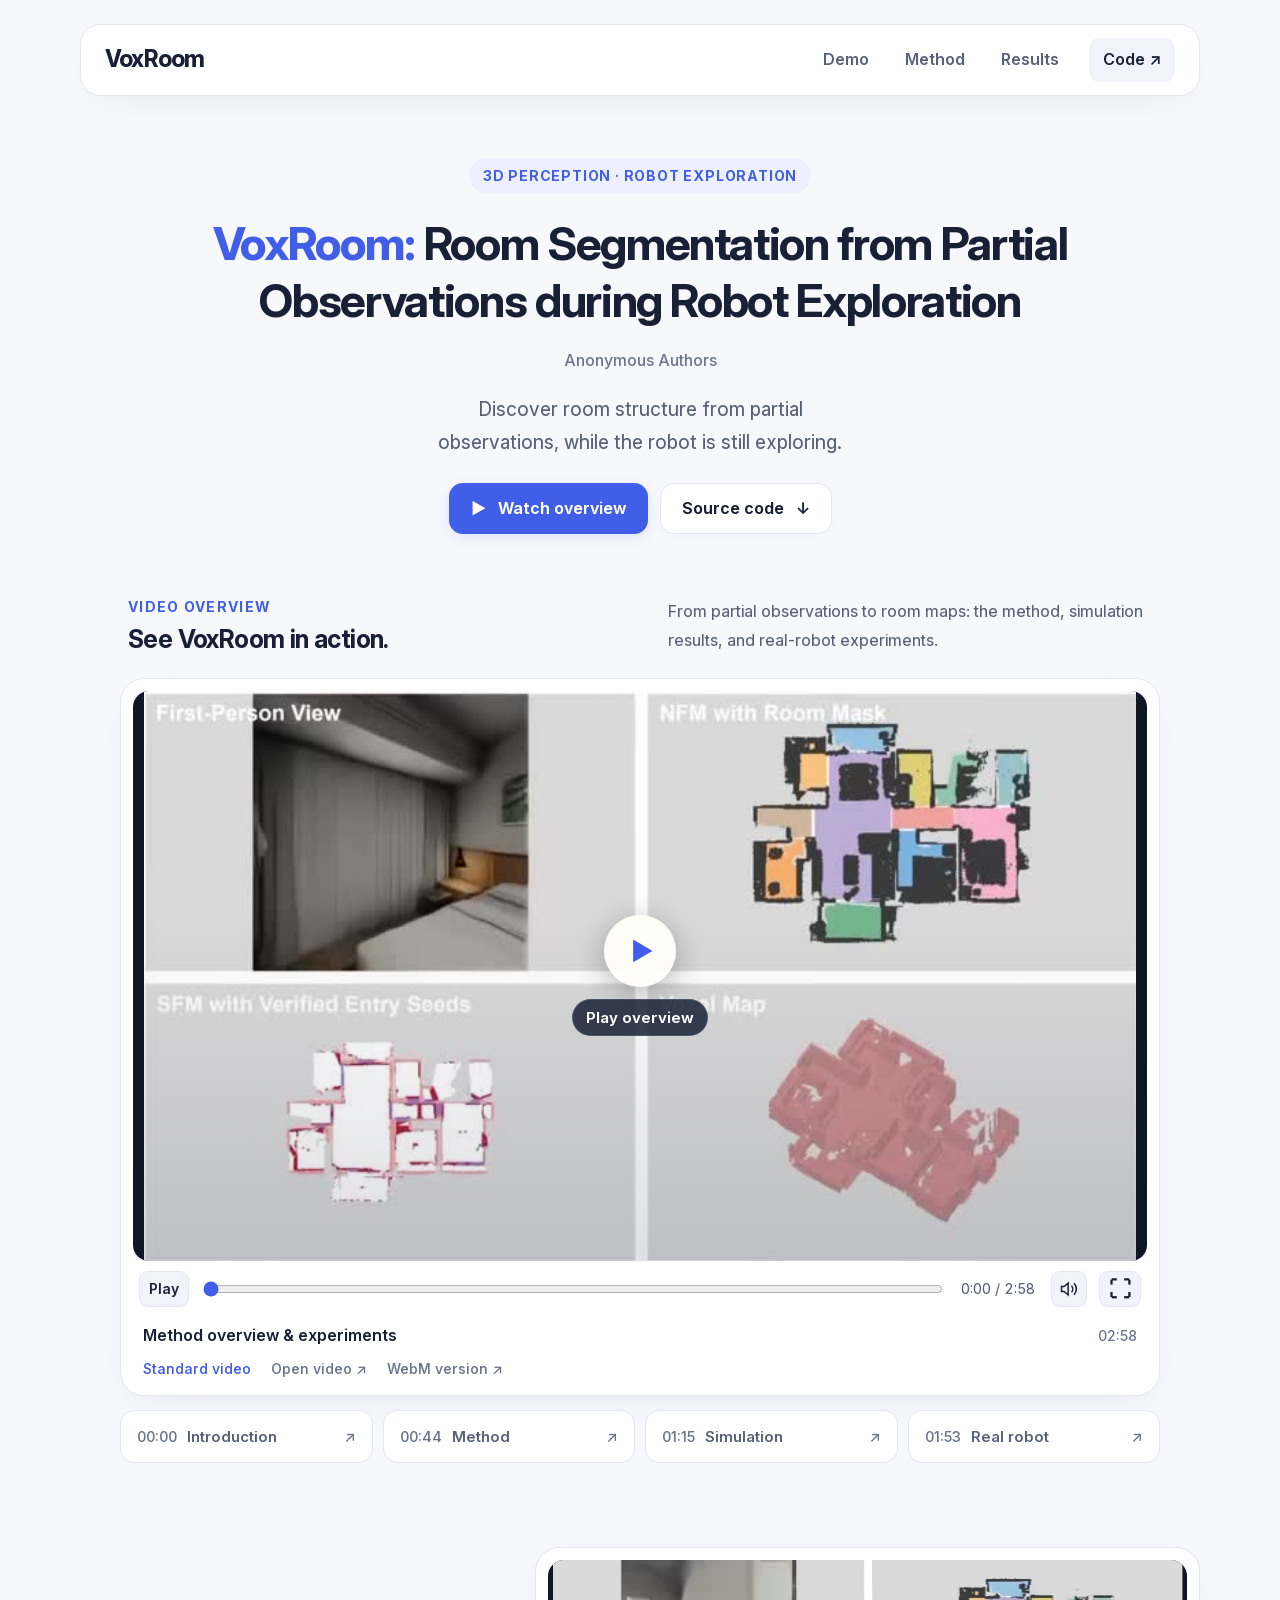
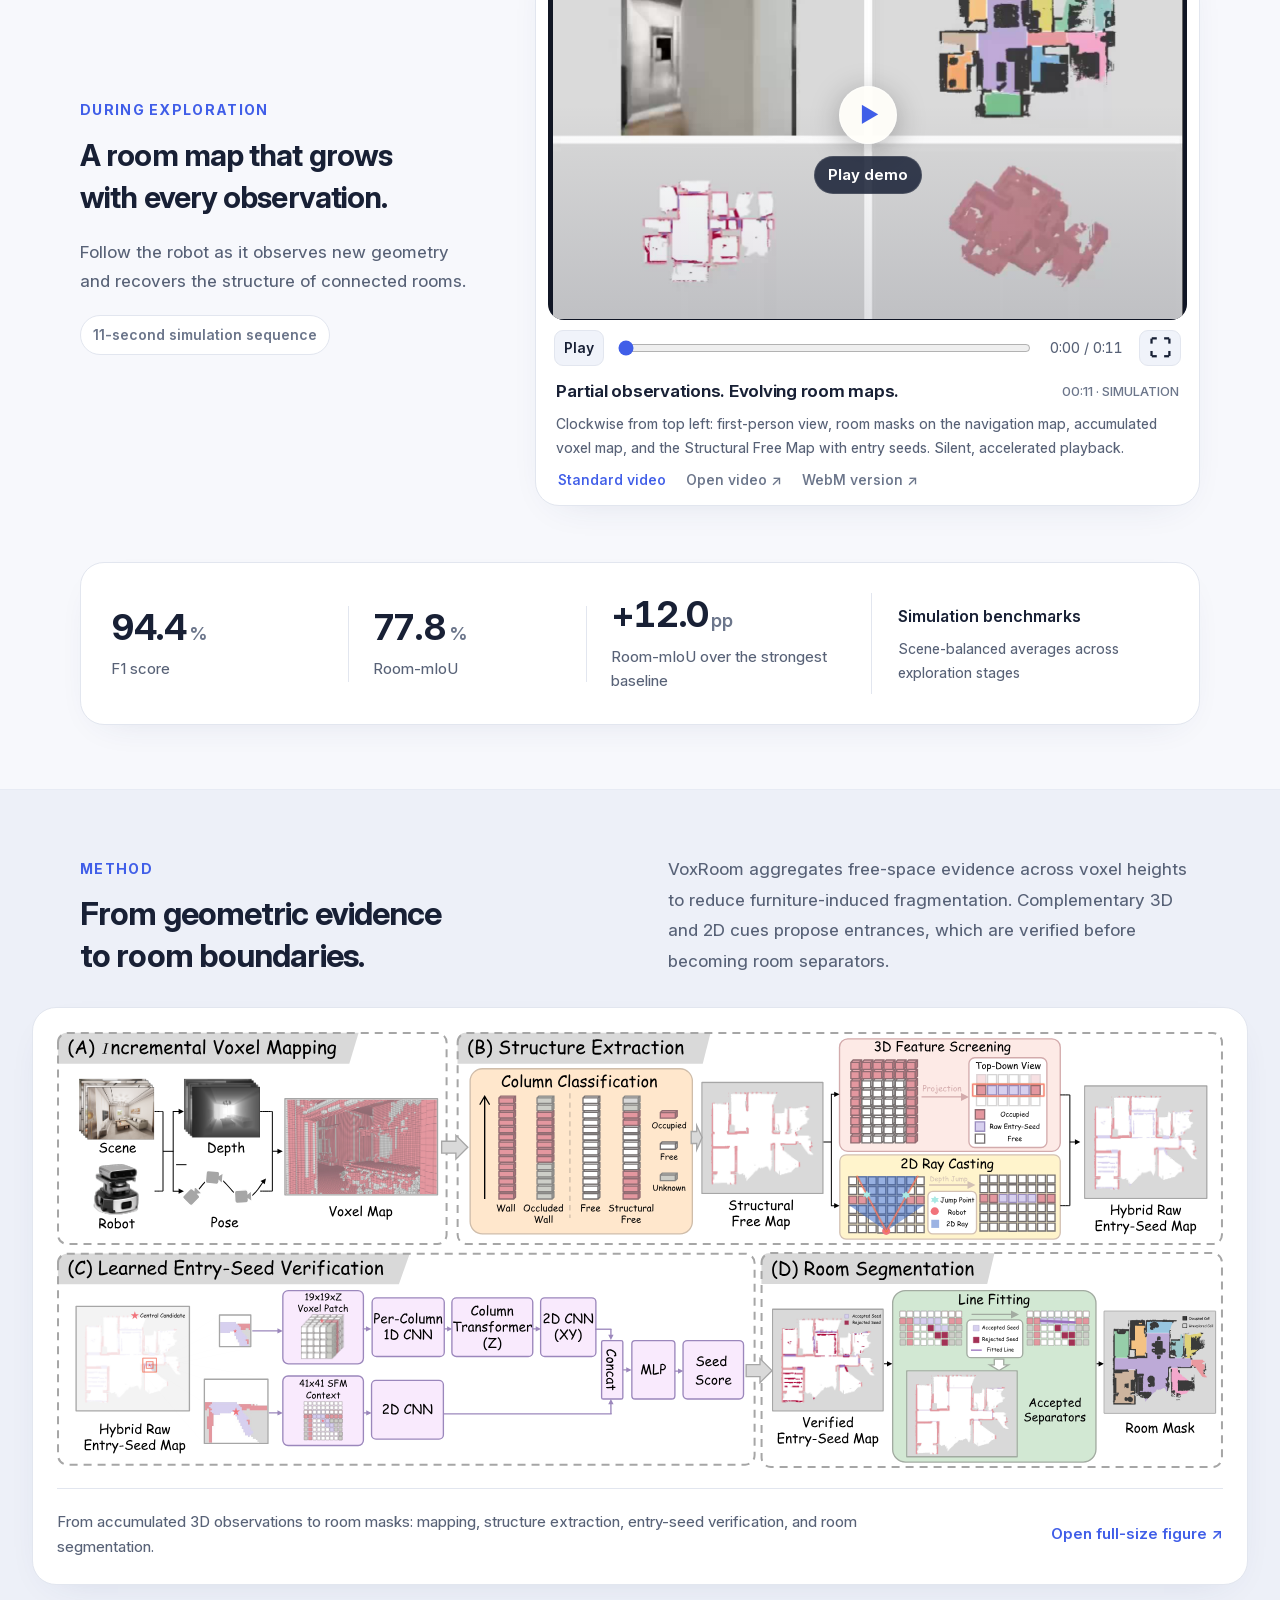
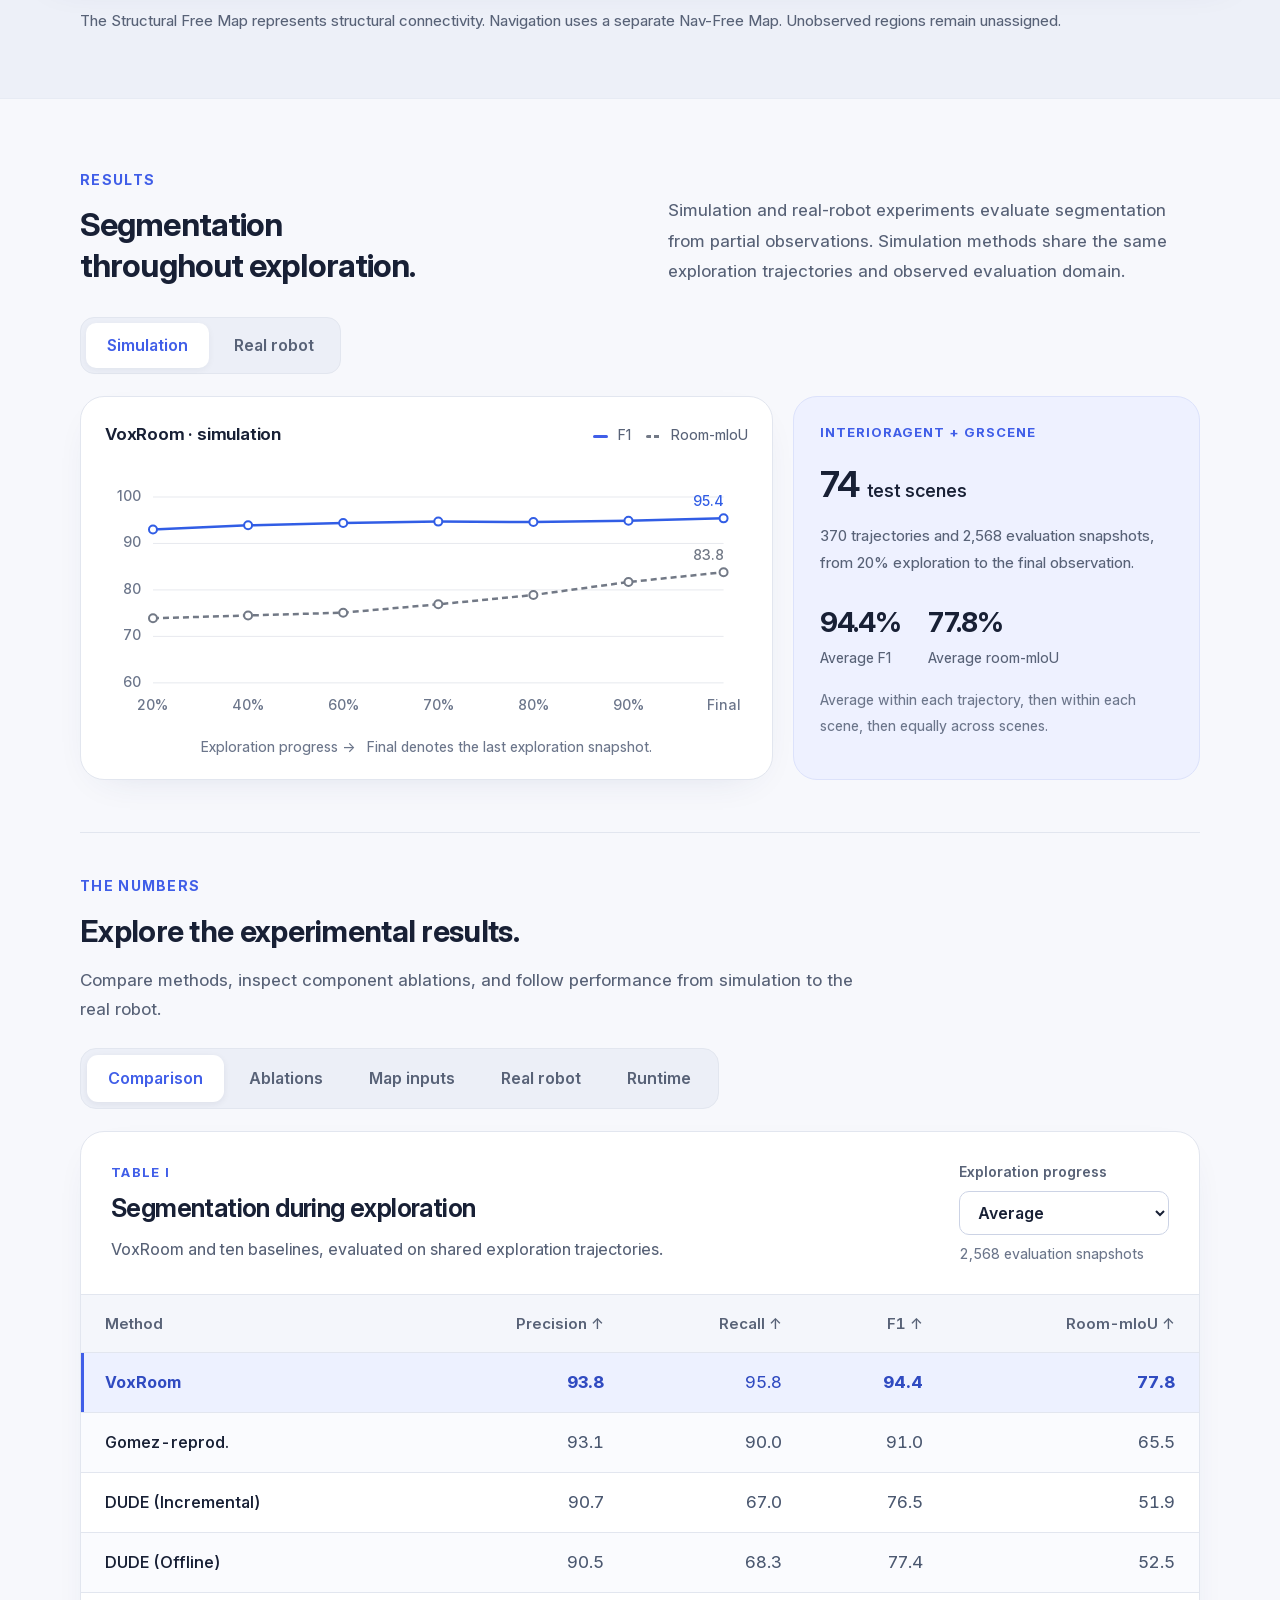
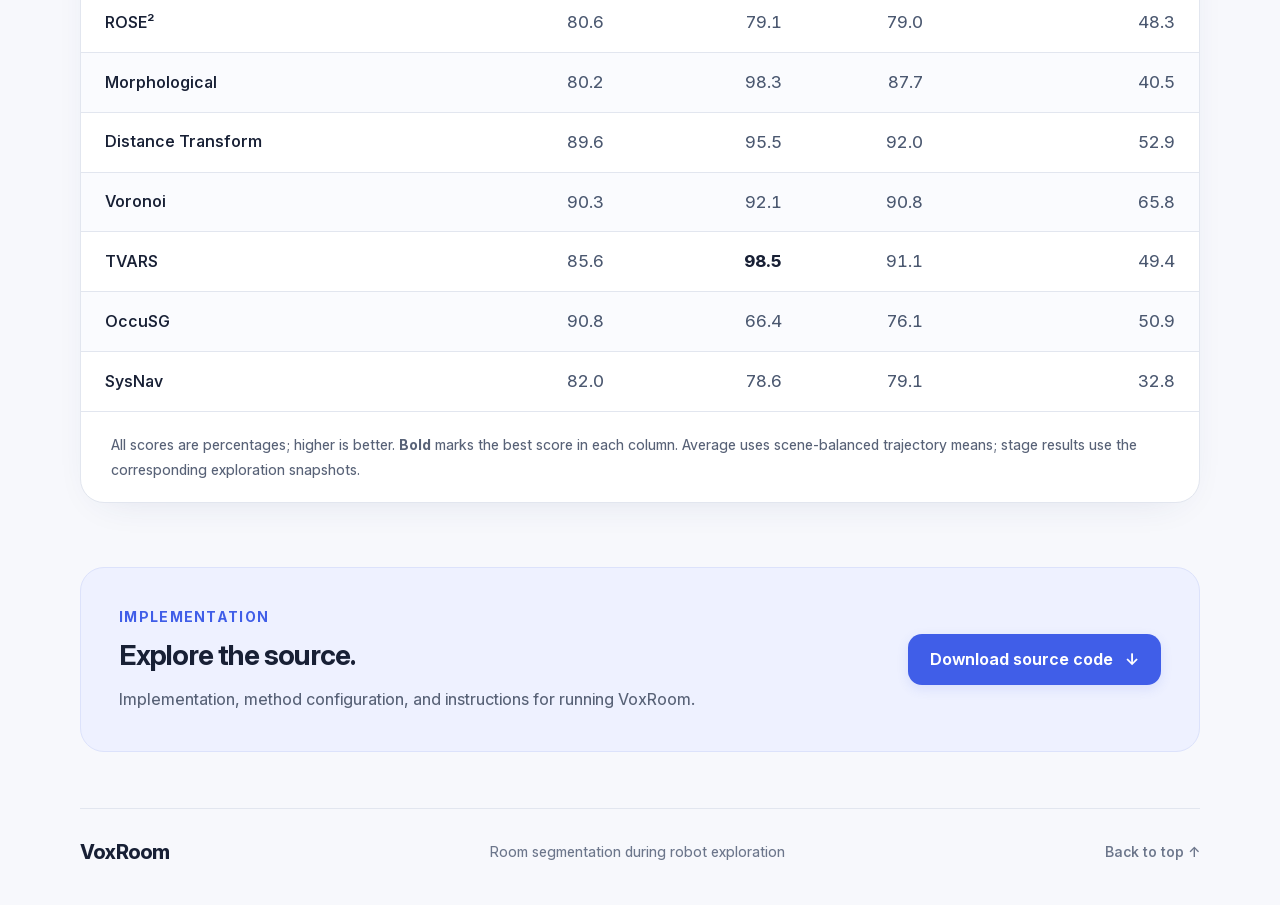
==== site/index.html @ 50c6f16d "Present the paper pipeline and interactive result tables with larger typography" ====
<!DOCTYPE html>

<html lang="en">
<head>
<meta charset="utf-8"/>
<meta content="width=device-width, initial-scale=1" name="viewport"/>
<meta content="VoxRoom: room segmentation from partial observations during robot exploration. Method, experiments, videos, and source code." name="description"/>
<meta content="no-referrer" name="referrer"/>
<meta content="noindex, nofollow, noarchive" name="robots"/>
<title>VoxRoom: Room Segmentation from Partial Observations during Robot Exploration</title>
<link href="data:," rel="icon"/>
<link href="styles.css?v=20260923-7" rel="stylesheet"/>
<script defer="" src="app.js?v=20260923-7"></script>
<link as="font" crossorigin="anonymous" href="assets/fonts/InterVariable.woff2" rel="preload" type="font/woff2"/><script defer="" src="player.js?v=20260923-5"></script></head>
<body>
<a class="skip-link" href="#main">Skip to content</a>
<header class="header wrap">
<a aria-label="VoxRoom home" class="brand" href="#">VoxRoom</a>
<nav aria-label="Primary navigation"><a href="#demos">Demo</a><a href="#method">Method</a><a href="#results">Results</a><a href="#code">Code <span aria-hidden="true">↗</span></a></nav>
</header>
<main id="main">
<section aria-labelledby="title" class="hero wrap">
<p class="eyebrow">3D perception · Robot exploration</p>
<h1 id="title"><span class="title-name">VoxRoom:</span> Room Segmentation from Partial Observations during Robot Exploration</h1>
<p class="authors">Anonymous Authors</p>
<p class="hero-description">Discover room structure from partial observations, while the robot is still exploring.</p>
<div class="actions"><a class="button primary" data-watch="overview-video" href="#overview"><span aria-hidden="true">▶</span> Watch overview</a><a class="button secondary" download="" href="assets/voxroom-review-source.zip?v=7">Source code <span aria-hidden="true">↓</span></a></div>
</section><section aria-labelledby="overview-title" class="section wrap overview-section" id="overview">
<div class="section-heading overview-heading"><div><p class="eyebrow">Video overview</p><h2 id="overview-title">See VoxRoom in action.</h2></div><p id="overview-description">From partial observations to room maps: the method, simulation results, and real-robot experiments.</p></div>
<figure class="video-card video-main"><div class="video-frame"><video aria-describedby="overview-description" aria-label="VoxRoom method and experiments overview with audio and embedded English subtitles" controls="" data-duration="178.083333" data-playback="assets/playback/overview/manifest.json" id="overview-video" data-audio="assets/overview-audio.m4a?v=5" playsinline="" poster="assets/overview-poster.jpg" preload="none"><source src="assets/overview.mp4?v=5" type="video/mp4"/><source src="assets/overview-vp9.webm?v=5" type="video/webm"/>Your browser cannot play this video. Use the video links below.</video><button aria-controls="overview-video" aria-label="Play VoxRoom overview" class="video-play" hidden="" type="button"><span aria-hidden="true" class="play-icon">▶</span><span class="play-label">Play overview</span></button></div><figcaption><span>Method overview &amp; experiments</span><span class="duration">02:58</span></figcaption><p aria-live="polite" class="video-status" hidden="" role="status"></p><div class="video-links"><a href="assets/overview.mp4?v=5" rel="noopener" target="_blank">Open video ↗</a><a href="assets/overview-vp9.webm?v=5" rel="noopener" target="_blank">WebM version ↗</a></div></figure>
<div aria-label="Overview video chapters" class="chapters"><button data-seek="0" type="button"><span>00:00</span> Introduction <b aria-hidden="true">↗</b></button><button data-seek="44" type="button"><span>00:44</span> Method <b aria-hidden="true">↗</b></button><button data-seek="75" type="button"><span>01:15</span> Simulation <b aria-hidden="true">↗</b></button><button data-seek="113" type="button"><span>01:53</span> Real robot <b aria-hidden="true">↗</b></button></div></section>
<section aria-labelledby="demos-title" class="demo-section wrap" id="demos"><div class="demo-copy"><p class="eyebrow">During exploration</p><h2>A room map that grows with every observation.</h2><p>Follow the robot as it observes new geometry and recovers the structure of connected rooms.</p><span class="demo-tag">11-second simulation sequence</span></div>
<figure class="video-card video-short featured-video">
<div class="video-frame">
<video aria-describedby="exploration-description" aria-label="Simulation exploration sequence, silent" controls="" data-duration="11.033333" data-playback="assets/playback/exploration/manifest.json" id="exploration-video" loop="" muted="" playsinline="" poster="assets/exploration-poster.jpg" preload="none"><source src="assets/exploration.mp4?v=5" type="video/mp4"/><source src="assets/exploration-vp9.webm" type="video/webm"/>Your browser cannot play this video. Use the video links below.</video>
<button aria-controls="exploration-video" aria-label="Play exploration video" class="video-play" hidden="" type="button"><span aria-hidden="true" class="play-icon">▶</span><span class="play-label">Play demo</span></button></div>
<figcaption><div><h2 id="demos-title">Partial observations. Evolving room maps.</h2></div><span class="duration">00:11 · SIMULATION</span></figcaption>
<p id="exploration-description">Clockwise from top left: first-person view, room masks on the navigation map, accumulated voxel map, and the Structural Free Map with entry seeds. Silent, accelerated playback.</p>
<p aria-live="polite" class="video-status" hidden="" role="status"></p><div class="video-links"><a href="assets/exploration.mp4?v=5" rel="noopener" target="_blank">Open video ↗</a><a href="assets/exploration-vp9.webm" rel="noopener" target="_blank">WebM version ↗</a></div></figure>
</section>
<section aria-label="Simulation segmentation results" class="metrics wrap">
<div class="metric"><strong>94.4<span>%</span></strong><span>F1 score</span></div>
<div class="metric"><strong>77.8<span>%</span></strong><span>Room-mIoU</span></div>
<div class="metric"><strong>+12.0<span>pp</span></strong><span>Room-mIoU over the strongest baseline</span></div>
<p>Simulation benchmarks<span>Scene-balanced averages across exploration stages</span></p>
</section>
<section aria-labelledby="method-title" class="method-band" id="method">
<div class="section wrap method-wrap">
<div class="section-heading"><div><p class="eyebrow">Method</p><h2 id="method-title">From geometric evidence<br/>to room boundaries.</h2></div><p>VoxRoom aggregates free-space evidence across voxel heights to reduce furniture-induced fragmentation. Complementary 3D and 2D cues propose entrances, which are verified before becoming room separators.</p></div>
<figure class="pipeline-figure">
<a class="pipeline-image-link" href="assets/pipeline.svg" target="_blank" rel="noopener" aria-label="Open the full-size VoxRoom pipeline diagram">
<img src="assets/pipeline.svg" width="3007" height="1125" loading="lazy" decoding="async" alt="VoxRoom pipeline: incremental voxel mapping; structure extraction with column classification, 3D feature screening and 2D ray casting; learned entry-seed verification using voxel and SFM context; and room segmentation by fitting separators."/>
</a>
<figcaption><p>From accumulated 3D observations to room masks: mapping, structure extraction, entry-seed verification, and room segmentation.</p><a href="assets/pipeline.svg" target="_blank" rel="noopener">Open full-size figure <span aria-hidden="true">↗</span></a></figcaption>
</figure>
<p class="method-footnote">The Structural Free Map represents structural connectivity. Navigation uses a separate Nav-Free Map. Unobserved regions remain unassigned.</p>
</div>
</section>
<section aria-labelledby="results-title" class="section wrap" id="results">
<div class="section-heading"><div><p class="eyebrow">Results</p><h2 id="results-title">Segmentation throughout exploration.</h2></div><p>Simulation and real-robot experiments evaluate segmentation from partial observations. Simulation methods share the same exploration trajectories and observed evaluation domain.</p></div>
<div aria-label="Choose result setting" class="result-tabs" role="group"><button aria-pressed="true" data-setting="simulation" type="button">Simulation</button><button aria-pressed="false" data-setting="robot" type="button">Real robot</button></div>
<div class="results-layout">
<div class="chart-panel">
<div class="chart-header"><h3 id="chart-title">VoxRoom · simulation</h3><div class="chart-legend"><span><i class="f1-key"></i> F1</span><span><i class="iou-key"></i> Room-mIoU</span></div></div>
<div aria-live="polite" id="progress-chart"></div>
<p class="chart-caption">Exploration progress →   <span>Final denotes the last exploration snapshot.</span></p>
</div>
<div aria-live="polite" class="results-context">
<p class="eyebrow" id="result-kicker">InteriorAgent + GRScene</p>
<p class="result-large" id="result-count">74 <span>test scenes</span></p>
<p id="result-description">370 trajectories and 2,568 evaluation snapshots, from 20% exploration to the final observation.</p>
<div class="context-stats"><div><strong id="context-f1">94.4%</strong><span>Average F1</span></div><div><strong id="context-iou">77.8%</strong><span>Average room-mIoU</span></div></div>
<p class="small" id="result-protocol">Average within each trajectory, then within each scene, then equally across scenes.</p>
</div>
</div>
<div class="paper-results" id="paper-results">
<div class="paper-results-intro"><p class="eyebrow">The numbers</p><h3>Explore the experimental results.</h3><p>Compare methods, inspect component ablations, and follow performance from simulation to the real robot.</p></div>
<div class="paper-tabs" role="tablist" aria-label="Experimental result tables"><button type="button" role="tab" id="tab-comparison" aria-controls="panel-comparison" aria-selected="true" tabindex="0" data-paper-tab="comparison">Comparison</button><button type="button" role="tab" id="tab-ablations" aria-controls="panel-ablations" aria-selected="false" tabindex="-1" data-paper-tab="ablations">Ablations</button><button type="button" role="tab" id="tab-planar" aria-controls="panel-planar" aria-selected="false" tabindex="-1" data-paper-tab="planar">Map inputs</button><button type="button" role="tab" id="tab-robot" aria-controls="panel-robot" aria-selected="false" tabindex="-1" data-paper-tab="robot">Real robot</button><button type="button" role="tab" id="tab-runtime" aria-controls="panel-runtime" aria-selected="false" tabindex="-1" data-paper-tab="runtime">Runtime</button></div>
<section class="paper-panel" id="panel-comparison" role="tabpanel" aria-labelledby="tab-comparison">
<div class="paper-table-heading"><div><p class="eyebrow">Table I</p><h3>Segmentation during exploration</h3><p>VoxRoom and ten baselines, evaluated on shared exploration trajectories.</p></div><div class="stage-control"><label for="comparison-stage">Exploration progress</label><select id="comparison-stage"><option>Average</option><option>20%</option><option>40%</option><option>60%</option><option>70%</option><option>80%</option><option>90%</option><option>Final</option></select><span id="comparison-snapshots" aria-live="polite">2,568 evaluation snapshots</span></div></div>
<div class="table-scroll" role="region" aria-label="Table I. Simulation segmentation performance, average (%)" tabindex="0"><table id="comparison-table" class="paper-table "><caption class="sr-only">Table I. Simulation segmentation performance, average (%)</caption><thead><tr><th scope="col">Method</th><th scope="col">Precision <span aria-label="higher is better">↑</span></th><th scope="col">Recall <span aria-label="higher is better">↑</span></th><th scope="col">F1 <span aria-label="higher is better">↑</span></th><th scope="col">Room-mIoU <span aria-label="higher is better">↑</span></th></tr></thead><tbody><tr class="highlight"><th scope="row">VoxRoom</th><td><strong>93.8</strong></td><td>95.8</td><td><strong>94.4</strong></td><td><strong>77.8</strong></td></tr>
<tr><th scope="row">Gomez-reprod.</th><td>93.1</td><td>90.0</td><td>91.0</td><td>65.5</td></tr>
<tr><th scope="row">DUDE (Incremental)</th><td>90.7</td><td>67.0</td><td>76.5</td><td>51.9</td></tr>
<tr><th scope="row">DUDE (Offline)</th><td>90.5</td><td>68.3</td><td>77.4</td><td>52.5</td></tr>
<tr><th scope="row">ROSE²</th><td>80.6</td><td>79.1</td><td>79.0</td><td>48.3</td></tr>
<tr><th scope="row">Morphological</th><td>80.2</td><td>98.3</td><td>87.7</td><td>40.5</td></tr>
<tr><th scope="row">Distance Transform</th><td>89.6</td><td>95.5</td><td>92.0</td><td>52.9</td></tr>
<tr><th scope="row">Voronoi</th><td>90.3</td><td>92.1</td><td>90.8</td><td>65.8</td></tr>
<tr><th scope="row">TVARS</th><td>85.6</td><td><strong>98.5</strong></td><td>91.1</td><td>49.4</td></tr>
<tr><th scope="row">OccuSG</th><td>90.8</td><td>66.4</td><td>76.1</td><td>50.9</td></tr>
<tr><th scope="row">SysNav</th><td>82.0</td><td>78.6</td><td>79.1</td><td>32.8</td></tr></tbody></table></div>
<p class="table-note">All scores are percentages; higher is better. <strong>Bold</strong> marks the best score in each column. Average uses scene-balanced trajectory means; stage results use the corresponding exploration snapshots.</p>
</section><section class="paper-panel" id="panel-ablations" role="tabpanel" aria-labelledby="tab-ablations">
<div class="paper-table-heading"><div><p class="eyebrow">Table II</p><h3>What each component contributes</h3><p>Seven ablations isolate candidate generation, verification, and planar context.</p></div></div>
<div class="table-scroll" role="region" aria-label="Table II. Component ablations (%)" tabindex="0"><table id="ablation-table" class="paper-table "><caption class="sr-only">Table II. Component ablations (%)</caption><thead><tr><th scope="col">Configuration</th><th scope="col">Precision <span aria-label="higher is better">↑</span></th><th scope="col">Recall <span aria-label="higher is better">↑</span></th><th scope="col">F1 <span aria-label="higher is better">↑</span></th><th scope="col">Room-mIoU <span aria-label="higher is better">↑</span></th></tr></thead><tbody><tr class="highlight"><th scope="row">Full model</th><td><strong>93.8</strong></td><td>95.8</td><td>94.4</td><td><strong>77.8</strong></td></tr>
<tr><th scope="row"><span class="row-id">A1</span>Without 2D candidates</th><td>91.4</td><td>97.4</td><td>93.8</td><td>69.1</td></tr>
<tr><th scope="row"><span class="row-id">A2</span>Without 3D candidates</th><td>87.0</td><td>98.8</td><td>92.0</td><td>51.8</td></tr>
<tr><th scope="row"><span class="row-id">A3</span>Without verification</th><td>93.2</td><td>93.7</td><td>93.1</td><td>72.5</td></tr>
<tr><th scope="row"><span class="row-id">A4</span>Nav-Free context</th><td>93.4</td><td>97.1</td><td><strong>94.9</strong></td><td>74.5</td></tr>
<tr><th scope="row"><span class="row-id">A5</span>2D-only verifier</th><td>73.3</td><td><strong>99.2</strong></td><td>83.3</td><td>30.5</td></tr>
<tr><th scope="row"><span class="row-id">A6</span>3D-only verifier</th><td>91.4</td><td>97.2</td><td>93.7</td><td>70.9</td></tr>
<tr><th scope="row"><span class="row-id">A7</span>Without candidate screening</th><td>92.8</td><td>96.5</td><td>94.3</td><td>72.9</td></tr></tbody></table></div>
<p class="table-note">Scores are averaged across exploration stages (%). Each ablation is retrained separately, except A3, which uses no network. <strong>Bold</strong> marks the best score in each column.</p>
</section><section class="paper-panel" id="panel-planar" role="tabpanel" aria-labelledby="tab-planar">
<div class="paper-table-heading"><div><p class="eyebrow">Table III</p><h3>Structural free space as the planar input</h3><p>Four fixed geometric methods, with the input map changed from NFM to SFM.</p></div></div>
<div class="table-scroll" role="region" aria-label="Table III. Planar input comparison (%)" tabindex="0"><table id="planar-table" class="paper-table "><caption class="sr-only">Table III. Planar input comparison (%)</caption><thead><tr><th scope="col" rowspan="2">Method</th><th scope="colgroup" colspan="2">F1 ↑</th><th scope="colgroup" colspan="2">Room-mIoU ↑</th></tr><tr><th scope="col">NFM</th><th scope="col" class="sfm-column">SFM</th><th scope="col">NFM</th><th scope="col" class="sfm-column">SFM</th></tr></thead><tbody><tr><th scope="row">DUDE (Incremental)</th><td>73.3</td><td class="sfm-column"><strong>76.5</strong></td><td>47.5</td><td class="sfm-column"><strong>51.9</strong></td></tr>
<tr><th scope="row">ROSE²</th><td>65.7</td><td class="sfm-column"><strong>79.0</strong></td><td>34.2</td><td class="sfm-column"><strong>48.3</strong></td></tr>
<tr><th scope="row">Distance Transform</th><td>74.2</td><td class="sfm-column"><strong>92.0</strong></td><td>27.8</td><td class="sfm-column"><strong>52.9</strong></td></tr>
<tr><th scope="row">Voronoi</th><td>69.9</td><td class="sfm-column"><strong>90.8</strong></td><td>39.1</td><td class="sfm-column"><strong>65.8</strong></td></tr></tbody></table></div>
<p class="table-note">NFM: Nav-Free Map. SFM: Structural Free Map. All values are stage-averaged percentages; higher is better. SFM improves both metrics for every method shown.</p>
</section><section class="paper-panel" id="panel-robot" role="tabpanel" aria-labelledby="tab-robot">
<div class="paper-table-heading"><div><p class="eyebrow">Table IV</p><h3>From simulation to real apartments</h3><p>Nine independent runs in five apartments, with no real-world fine-tuning.</p></div></div>
<div class="table-scroll" role="region" aria-label="Table IV. Real-robot segmentation performance (%)" tabindex="0"><table id="robot-table" class="paper-table "><caption class="sr-only">Table IV. Real-robot segmentation performance (%)</caption><thead><tr><th scope="col">Progress</th><th scope="col">Precision <span aria-label="higher is better">↑</span></th><th scope="col">Recall <span aria-label="higher is better">↑</span></th><th scope="col">F1 <span aria-label="higher is better">↑</span></th><th scope="col">Room-mIoU <span aria-label="higher is better">↑</span></th></tr></thead><tbody><tr><th scope="row">20%</th><td><strong>97.4</strong></td><td>91.8</td><td>94.5</td><td>85.7</td></tr>
<tr><th scope="row">40%</th><td>97.3</td><td>92.3</td><td>94.7</td><td><strong>87.5</strong></td></tr>
<tr><th scope="row">60%</th><td>94.5</td><td>93.3</td><td>93.9</td><td>66.8</td></tr>
<tr><th scope="row">70%</th><td>97.0</td><td>93.7</td><td>95.3</td><td>79.5</td></tr>
<tr><th scope="row">80%</th><td>96.6</td><td>94.3</td><td>95.4</td><td>76.1</td></tr>
<tr><th scope="row">90%</th><td>96.0</td><td>95.2</td><td>95.6</td><td>74.4</td></tr>
<tr><th scope="row">Final</th><td>96.2</td><td><strong>98.3</strong></td><td><strong>97.2</strong></td><td>81.2</td></tr>
<tr class="highlight"><th scope="row">Average</th><td>96.4</td><td>94.1</td><td>95.2</td><td>78.7</td></tr></tbody></table></div>
<p class="table-note">Scores are percentages, averaged equally across the nine runs at each stage. Average combines the seven evaluation stages. <strong>Bold</strong> marks the best score in each column.</p>
</section><section class="paper-panel" id="panel-runtime" role="tabpanel" aria-labelledby="tab-runtime">
<div class="paper-table-heading"><div><p class="eyebrow">Table V</p><h3>Onboard processing time</h3><p>Mean module runtimes across all nine real-robot runs.</p></div><div class="runtime-summary"><strong>821.5 <span>ms</span></strong><span>Core pipeline · 0.5 Hz updates</span></div></div>
<div class="table-scroll" role="region" aria-label="Table V. Mean onboard module runtimes in milliseconds" tabindex="0"><table id="runtime-table" class="paper-table runtime-table"><caption class="sr-only">Table V. Mean onboard module runtimes in milliseconds</caption><thead><tr><th scope="col">Module</th><th scope="col">Time <span>(ms)</span></th></tr></thead><tbody><tr><th scope="row">FAST-LIO2 to Voxel Map (incl. publishing)</th><td>54.5</td></tr>
<tr><th scope="row">Column Classification and 3D Feature Screening</th><td>137.0</td></tr>
<tr><th scope="row">2D Ray Casting</th><td>42.5</td></tr>
<tr><th scope="row">Entry-Seed Verification (TensorRT FP16)</th><td>355.1</td></tr>
<tr><th scope="row">Room Segmentation and room-attribute processing</th><td>286.9</td></tr>
<tr class="highlight runtime-total"><th scope="row">VoxRoom core total (excl. mapping)</th><td>821.5</td></tr></tbody></table></div>
<p class="table-note">The core total excludes FAST-LIO2-to-voxel-map processing. Verification includes data preparation, feature reuse, and candidate filtering. These are average runtimes, rather than worst-case latency.</p>
</section></div>
<script id="paper-comparison-data" type="application/json">{"methods":["Gomez-reprod.","DUDE (Incremental)","DUDE (Offline)","ROSE²","Morphological","Distance Transform","Voronoi","TVARS","OccuSG","SysNav","VoxRoom"],"stages":{"20%":{"snapshots":370,"metrics":["F1","Room-mIoU"],"rows":[[90.4,67.4],[80.3,55.2],[80.3,55.2],[59.9,38.2],[87.9,47.7],[87.7,53.7],[90.8,65.8],[90.2,56.8],[80.5,55.1],[74.1,41.0],[93.0,73.9]]},"40%":{"snapshots":370,"metrics":["F1","Room-mIoU"],"rows":[[91.1,66.3],[78.9,53.7],[80.0,54.3],[69.6,45.3],[85.8,39.1],[91.1,55.9],[90.1,64.5],[91.5,52.3],[78.3,51.8],[77.8,36.5],[93.9,74.5]]},"60%":{"snapshots":370,"metrics":["F1","Room-mIoU"],"rows":[[91.2,59.6],[76.2,50.6],[76.7,50.8],[80.8,47.3],[88.6,33.5],[92.0,45.5],[89.9,59.2],[90.3,42.1],[75.3,49.0],[79.3,26.0],[94.4,75.1]]},"70%":{"snapshots":370,"metrics":["F1","Room-mIoU"],"rows":[[90.6,64.5],[76.2,50.2],[76.6,51.6],[84.1,48.8],[87.4,31.4],[93.1,45.4],[89.7,61.6],[90.5,42.5],[74.4,48.7],[78.5,25.3],[94.7,76.9]]},"80%":{"snapshots":370,"metrics":["F1","Room-mIoU"],"rows":[[91.0,65.7],[76.0,51.6],[76.6,51.5],[84.9,47.2],[87.0,36.8],[92.9,51.1],[90.5,65.2],[91.0,47.9],[75.3,50.3],[79.8,26.6],[94.6,78.9]]},"90%":{"snapshots":348,"metrics":["F1","Room-mIoU"],"rows":[[91.5,66.4],[75.0,51.1],[76.4,52.2],[86.0,51.4],[87.4,41.9],[93.5,54.6],[91.7,70.0],[91.4,48.0],[75.3,50.9],[81.2,31.5],[94.9,81.7]]},"Final":{"snapshots":370,"metrics":["F1","Room-mIoU"],"rows":[[91.7,68.3],[73.1,50.4],[74.5,51.9],[88.2,59.9],[89.5,52.5],[94.3,63.8],[92.7,74.2],[92.9,55.6],[73.6,50.9],[83.1,42.2],[95.4,83.8]]},"Average":{"snapshots":2568,"metrics":["Precision","Recall","F1","Room-mIoU"],"rows":[[93.1,90.0,91.0,65.5],[90.7,67.0,76.5,51.9],[90.5,68.3,77.4,52.5],[80.6,79.1,79.0,48.3],[80.2,98.3,87.7,40.5],[89.6,95.5,92.0,52.9],[90.3,92.1,90.8,65.8],[85.6,98.5,91.1,49.4],[90.8,66.4,76.1,50.9],[82.0,78.6,79.1,32.8],[93.8,95.8,94.4,77.8]]}}}</script>

</section>
<section aria-labelledby="code-title" class="code-section wrap" id="code"><div><p class="eyebrow">Implementation</p><h2 id="code-title">Explore the source.</h2><p>Implementation, method configuration, and instructions for running VoxRoom.</p></div><a class="button primary" download="" href="assets/voxroom-review-source.zip?v=7">Download source code <span aria-hidden="true">↓</span></a></section>
</main>
<footer class="wrap"><span class="brand">VoxRoom</span><p>Room segmentation during robot exploration</p><a href="#">Back to top ↑</a></footer>
</body>
</html>
---- site/styles.css ----
@font-face {
  font-family: Inter;
  src: url('assets/fonts/InterVariable.woff2') format('woff2');
  font-weight: 100 900;
  font-style: normal;
  font-display: swap;
}
:root {
  color-scheme: light;
  --paper: #f7f8fc;
  --white: #fff;
  --ink: #182035;
  --body: #586277;
  --muted: #6c768b;
  --line: #e2e6ef;
  --wash: #f0f3fa;
  --blue: #405ee8;
  --blue-light: #edf0ff;
  --radius: 24px;
  --shadow: 0 12px 40px -24px #283a7130;
  --sans: Inter, -apple-system, BlinkMacSystemFont, 'Segoe UI', Arial, sans-serif;
}
* { box-sizing: border-box; }
html { scroll-behavior: smooth; scroll-padding-top: 32px; }
body { margin: 0; background: var(--paper); color: var(--ink); font: 450 18px/1.7 var(--sans); -webkit-font-smoothing: antialiased; }
a { color: inherit; text-decoration: none; }
button { font: inherit; cursor: pointer; }
button, a { touch-action: manipulation; -webkit-tap-highlight-color: transparent; }
button:focus-visible, a:focus-visible, video:focus-visible, summary:focus-visible { outline: 3px solid var(--blue); outline-offset: 5px; }
img, svg, video { display: block; max-width: 100%; }
[hidden] { display: none !important; }
.wrap { width: min(1120px, calc(100% - 64px)); margin-inline: auto; }
.skip-link { position: absolute; top: -80px; left: 16px; padding: 12px 20px; border-radius: 12px; background: var(--ink); color: white; z-index: 10; }
.skip-link:focus { top: 16px; }
.header { display: flex; align-items: center; justify-content: space-between; min-height: 72px; margin-top: 24px; padding: 12px 24px; background: var(--white); border: 1px solid var(--line); border-radius: 20px; box-shadow: var(--shadow); }
.brand { font-size: 23px; font-weight: 750; letter-spacing: -.8px; }

.header nav { display: flex; align-items: center; gap: 8px; font-size: 16px; font-weight: 600; color: var(--body); }
.header nav a { padding: 8px 14px; border-radius: 10px; }
.header nav a:hover { color: var(--blue); background: var(--blue-light); }
.header nav a:last-child { margin-left: 8px; background: var(--wash); color: var(--ink); }
.hero { text-align: center; padding: 62px 0 44px; max-width: 1040px; }
.eyebrow { margin: 0 0 14px; color: var(--blue); font-size: 14px; line-height: 1.5; font-weight: 700; letter-spacing: 1.3px; text-transform: uppercase; }
.hero > .eyebrow { display: inline-flex; align-items: center; padding: 7px 14px; border-radius: 100px; background: var(--blue-light); letter-spacing: .8px; font-size: 14px; margin-bottom: 22px; }
h1 { margin: 0 auto; max-width: 980px; font-size: clamp(30px, 3.7vw, 46px); line-height: 1.24; font-weight: 700; letter-spacing: -1.35px; text-wrap: balance; }
h1 .title-name { color: var(--blue); font-weight: 750; white-space: nowrap; }
h2 { margin: 0; font-size: 32px; line-height: 1.3; font-weight: 700; letter-spacing: -.9px; text-wrap: balance; }
h3 { margin: 0; font-size: 19px; line-height: 1.4; font-weight: 650; letter-spacing: -.35px; }
.authors { margin: 18px 0 0; color: var(--muted); font-size: 16px; font-weight: 500; }
.hero-description { max-width: 720px; color: var(--body); font-size: 19px; line-height: 1.7; margin: 20px auto 24px; text-wrap: balance; }
.actions { display: flex; align-items: center; justify-content: center; gap: 12px; }
.button { display: inline-flex; align-items: center; justify-content: center; gap: 12px; min-height: 48px; padding: 11px 21px; border-radius: 14px; border: 1px solid transparent; font-size: 16px; font-weight: 650; white-space: nowrap; transition: background .18s, box-shadow .18s, transform .18s; }
.primary { background: var(--blue); color: white; box-shadow: 0 4px 12px #405ee820; }
.primary:hover { background: #304dd1; transform: translateY(-1px); }
.secondary { border-color: var(--line); background: white; box-shadow: 0 2px 6px #18203505; }
.secondary:hover { border-color: #bdc7e7; background: var(--blue-light); }
.section { padding-block: 64px; }
.section-heading { display: grid; grid-template-columns: 1fr 1fr; align-items: end; gap: 56px; margin-bottom: 30px; }
.section-heading > p { margin: 0; color: var(--body); font-size: 17px; line-height: 1.8; }
.overview-section { padding: 18px 0 56px; max-width: 1040px; }
.overview-heading { align-items: center; padding: 0 8px; margin-bottom: 22px; }
.overview-heading .eyebrow { margin-bottom: 6px; }
.overview-heading h2 { font-size: 25px; letter-spacing: -.6px; }
.overview-heading > p { font-size: 16px; }
.video-card { margin: 0; min-width: 0; background: white; border: 1px solid var(--line); border-radius: var(--radius); padding: 12px; box-shadow: var(--shadow); }
.video-frame { position: relative; overflow: hidden; aspect-ratio: 16 / 9; border-radius: 16px; background: #111624; }
.video-card video { width: 100%; aspect-ratio: 16 / 9; object-fit: contain; background: #111624; }
.video-poster { position: absolute; inset: 0; width: 100%; height: 100%; object-fit: contain; pointer-events: none; }
.image-playback { position: absolute; inset: 0; overflow: hidden; cursor: pointer; }
.image-playback .video-sheet { position: absolute; max-width: none; object-fit: fill; pointer-events: none; user-select: none; }
.video-play { z-index: 2; }
.image-player .video-play { inset: 0; height: 100%; }
.video-controls { display: flex; align-items: center; gap: 12px; padding: 10px 6px 0; font-size: 14px; }
.video-controls button { display: grid; place-items: center; min-width: 46px; min-height: 36px; padding: 5px 9px; border: 1px solid var(--line); border-radius: 9px; background: var(--wash); color: var(--ink); font-size: 14px; font-weight: 600; }
.video-controls button:hover { background: var(--blue-light); color: var(--blue); }
.video-progress { flex: 1; min-width: 40px; height: 28px; accent-color: var(--blue); cursor: pointer; }
.video-time { min-width: 82px; white-space: nowrap; font-size: 14px; font-variant-numeric: tabular-nums; color: var(--body); text-align: center; }
.video-controls .video-fullscreen { min-width: 36px; font-size: 22px; line-height: 1; }
.video-links .video-mode { border: 0; padding: 0; color: var(--blue); background: transparent; font: inherit; cursor: pointer; }
.video-mode:hover { text-decoration: underline; text-underline-offset: 3px; }
.video-player:fullscreen { display: flex; flex-direction: column; width: 100%; height: 100%; background: #111624; }
.video-player:fullscreen .video-frame { flex: 1; min-height: 0; width: 100%; aspect-ratio: auto; border-radius: 0; }
.video-player:fullscreen video { position: absolute; inset: 0; width: 100%; height: 100%; object-fit: contain; }
.video-player:fullscreen .video-controls { padding: 12px 20px; background: white; }
.video-play { position: absolute; inset: 0 0 48px; width: 100%; height: calc(100% - 48px); display: flex; align-items: center; justify-content: center; flex-direction: column; gap: 12px; border: 0; color: white; background: linear-gradient(transparent 40%, #0c132d20); border-radius: inherit; }
.play-icon { width: 72px; height: 72px; display: grid; place-items: center; padding-left: 4px; border: 1px solid #ffffff70; border-radius: 50%; background: #fffef9f2; color: var(--blue); font-size: 25px; box-shadow: 0 6px 30px #0004; transition: transform .18s; }
.video-play:hover .play-icon { transform: scale(1.08); }
.play-label { font-size: 15px; font-weight: 650; background: #182035da; border: 1px solid #ffffff20; padding: 5px 13px; border-radius: 100px; }
.video-main figcaption { display: flex; align-items: center; justify-content: space-between; gap: 16px; padding: 15px 10px 0; font-size: 16px; font-weight: 600; }
.duration { color: var(--muted); font-size: 14px; font-weight: 500; white-space: nowrap; }
.video-links { display: flex; flex-wrap: wrap; gap: 20px; padding: 8px 10px 2px; font-size: 14px; font-weight: 550; color: var(--muted); }
.video-links a:hover { color: var(--blue); text-decoration: underline; text-underline-offset: 3px; }
.video-status { margin: 10px 10px 0; padding: 10px 14px; color: #674819; background: #fff5df; border-radius: 10px; font-size: 15px; }
.chapters { display: grid; grid-template-columns: repeat(4, 1fr); gap: 10px; margin-top: 14px; }
.chapters button { display: flex; flex-wrap: wrap; gap: 4px 10px; align-items: center; border: 1px solid var(--line); border-radius: 14px; color: var(--body); padding: 13px 16px; background: white; font-size: 15px; font-weight: 600; text-align: left; }
.chapters button span { font-size: 14px; font-weight: 550; color: var(--muted); }
.chapters button b { margin-left: auto; color: var(--muted); font-weight: 500; }
.chapters button:hover { color: var(--blue); border-color: #c4cef8; background: var(--blue-light); }
.demo-section { display: grid; grid-template-columns: .85fr 1.4fr; align-items: center; gap: 52px; padding: 28px 0 56px; }
.demo-copy h2 { font-size: 30px; line-height: 1.4; }
.demo-copy > p:not(.eyebrow) { color: var(--body); font-size: 17px; margin: 20px 0; }
.demo-tag { display: inline-flex; padding: 7px 12px; border: 1px solid var(--line); border-radius: 100px; background: white; font-size: 14px; font-weight: 600; color: var(--muted); }
.featured-video figcaption { display: flex; align-items: center; justify-content: space-between; gap: 12px; padding: 13px 8px 0; }
.featured-video h2 { font-size: 17px; letter-spacing: -.25px; line-height: 1.5; font-weight: 650; text-wrap: auto; }
.featured-video .duration { font-size: 13px; }
.featured-video > p:not(.video-status) { margin: 8px 8px 0; color: var(--body); font-size: 14px; line-height: 1.7; }
.featured-video .play-icon { width: 58px; height: 58px; font-size: 21px; }
.metrics { display: grid; grid-template-columns: 1fr 1fr 1.2fr 1.25fr; gap: 0; align-items: center; border: 1px solid var(--line); border-radius: var(--radius); padding: 30px; background: white; box-shadow: var(--shadow); margin-bottom: 64px; }
.metric { display: flex; flex-direction: column; border-right: 1px solid var(--line); padding-inline: 24px; }
.metric:first-child { padding-left: 0; }
.metric strong { font-size: 36px; font-weight: 700; line-height: 1.2; letter-spacing: -1.3px; font-variant-numeric: tabular-nums; }
.metric strong span { font-size: 18px; margin-left: 3px; letter-spacing: -.4px; font-weight: 600; color: var(--muted); }
.metric > span { margin-top: 8px; font-size: 15px; line-height: 1.65; color: var(--body); }
.metrics > p { padding-left: 26px; margin: 0; font-size: 16px; font-weight: 600; }
.metrics > p span { display: block; margin-top: 7px; color: var(--body); font-size: 14px; line-height: 1.7; font-weight: 450; }
.method-band { background: #edf0f8; border-block: 1px solid #e7ebf4; }
.method-footnote { max-width: 850px; font-size: 15px; line-height: 1.8; color: var(--body); margin: 25px 0 0; }
#results { padding-top: 70px; }
.result-tabs { display: inline-flex; padding: 5px; gap: 4px; border: 1px solid var(--line); border-radius: 14px; margin-bottom: 22px; background: #eceff7; }
.result-tabs button { padding: 9px 21px; border: 0; border-radius: 10px; background: transparent; font-size: 16px; font-weight: 600; color: var(--body); }
.result-tabs button[aria-pressed=true] { background: white; color: var(--blue); box-shadow: 0 2px 7px #1820350d; }
.results-layout { display: grid; grid-template-columns: 1.7fr 1fr; gap: 20px; }
.chart-panel { min-width: 0; padding: 26px 24px 20px; background: white; border: 1px solid var(--line); border-radius: var(--radius); box-shadow: var(--shadow); }
.chart-header { display: flex; align-items: center; justify-content: space-between; gap: 15px; }
.chart-header h3 { font-size: 17px; letter-spacing: -.2px; }
.chart-legend { display: flex; gap: 15px; color: var(--body); font-size: 14px; white-space: nowrap; }
.chart-legend i { display: inline-block; width: 15px; height: 3px; vertical-align: middle; margin-right: 6px; border-radius: 2px; }
.f1-key { background: var(--blue); }
.iou-key { background: repeating-linear-gradient(90deg,#727986 0,#727986 5px,transparent 5px,transparent 8px); }
#progress-chart { padding-top: 18px; }
#progress-chart svg { width: 100%; height: auto; }
#progress-chart text { font-family: var(--sans); font-size: 14px; font-weight: 500; }
.chart-caption { color: var(--muted); font-size: 14px; line-height: 1.75; text-align: center; margin: 8px 0 0; }
.results-context { border: 1px solid #dce2fb; border-radius: var(--radius); background: #eef1ff; padding: 26px; }
.results-context > .eyebrow { font-size: 13px; letter-spacing: 1px; }
.result-large { font-size: 36px; font-weight: 650; line-height: 1.3; letter-spacing: -1px; margin: 18px 0 12px; }
.result-large span { font-size: 18px; letter-spacing: -.3px; font-weight: 550; }
.results-context > p:not(.result-large):not(.eyebrow) { font-size: 15px; color: var(--body); line-height: 1.8; }
.context-stats { display: flex; gap: 26px; padding: 12px 0 4px; }
.context-stats div { display: flex; flex-direction: column; }
.context-stats strong { font-size: 28px; line-height: 1.4; font-weight: 700; letter-spacing: -.8px; }
.context-stats span { font-size: 14px; color: var(--body); margin-top: 3px; }
.results-context .small { font-size: 14px !important; color: var(--muted) !important; }
.table-scroll { overflow-x: auto; min-width: 0; overscroll-behavior-x: contain; }
table { width: 100%; border-collapse: collapse; font-size: 16px; color: var(--body); font-variant-numeric: tabular-nums; }
caption { text-align: left; padding: 8px 0 16px; font-size: 15px; }
th, td { padding: 12px 18px; text-align: right; border-bottom: 1px solid var(--line); }
th:first-child { text-align: left; }
thead th { font-size: 14px; font-weight: 600; white-space: nowrap; color: var(--muted); background: #f8f9fc; }
tbody th { font-weight: 500; white-space: nowrap; }
.highlight { background: #edf1ff; color: #304bc1; }
.highlight th { font-weight: 700; }
.code-section { display: flex; justify-content: space-between; gap: 32px; align-items: center; padding: 38px; border: 1px solid #dce2fb; border-radius: var(--radius); background: #eef1ff; margin-bottom: 56px; }
.code-section h2 { font-size: 28px; }
.code-section .eyebrow { margin-bottom: 10px; }
.code-section p:last-child { font-size: 16px; color: var(--body); margin: 12px 0 0; }
footer { display: flex; align-items: center; justify-content: space-between; gap: 20px; border-top: 1px solid var(--line); padding-block: 26px 36px; font-size: 14px; color: var(--muted); }
footer .brand { color: var(--ink); font-size: 20px; }
footer p { margin: 0; }
footer > a { white-space: nowrap; font-weight: 550; }
@media (max-width: 1050px) {
  .wrap { width: calc(100% - 48px); }
  .desktop-break { display: none; }
  .metrics { grid-template-columns: 1fr 1fr 1.25fr; }
  .metrics > p { grid-column: 1 / -1; padding: 20px 0 0; margin-top: 22px; border-top: 1px solid var(--line); }
  .metrics > p span { display: inline; margin-left: 10px; }
  .metric:last-of-type { border: 0; }
  .section-heading { gap: 32px; }
  .demo-section { gap: 32px; }
  .demo-copy h2 { font-size: 26px; }
  .featured-video figcaption { display: block; }
  .featured-video .duration { display: block; margin-top: 5px; }
  .results-layout { grid-template-columns: 1.5fr 1fr; gap: 16px; }
  .chart-header { flex-wrap: wrap; }
  .chart-panel { padding: 24px 18px; }
  .results-context { padding: 24px 20px; }
  .chapters button { padding: 12px; }
}
@media (max-width: 760px) {
  .wrap { width: calc(100% - 32px); }
  .header { margin-top: 16px; min-height: 64px; padding: 10px 16px; border-radius: 18px; }
  .brand { font-size: 21px; }
  .header nav { gap: 1px; font-size: 14px; }
  .header nav a { padding: 7px 9px; }
  .header nav a:last-child { margin-left: 2px; }
  .hero { padding: 38px 8px 32px; }
  .hero > .eyebrow { font-size: 13px; letter-spacing: .5px; margin-bottom: 18px; }
  h1 { font-size: clamp(30px, 5vw, 38px); line-height: 1.28; letter-spacing: -.8px; }
  .authors { font-size: 15px; margin-top: 16px; }
  .hero-description { font-size: 17px; margin: 18px auto 22px; }
  .button { font-size: 15px; min-height: 46px; padding: 10px 17px; border-radius: 12px; gap: 10px; }
  h2 { font-size: 27px; }
  h3 { font-size: 18px; }
  .eyebrow { font-size: 14px; margin-bottom: 10px; }
  .overview-section { padding: 8px 0 36px; }
  .section-heading { grid-template-columns: 1fr; gap: 14px; margin-bottom: 24px; }
  .section-heading > p { font-size: 16px; }
  .overview-heading { padding-inline: 4px; gap: 10px; margin-bottom: 18px; }
  .overview-heading h2 { font-size: 23px; }
  .overview-heading > p { font-size: 16px; }
  .video-card { border-radius: 20px; padding: 8px; }
  .video-frame { border-radius: 13px; }
  .play-icon { width: 54px; height: 54px; font-size: 20px; }
  .play-label { font-size: 14px; }
  .video-play { gap: 8px; }
  .video-main figcaption { font-size: 14px; padding: 12px 6px 0; }
  .duration { font-size: 14px; }
  .video-links { padding: 8px 6px 2px; font-size: 14px; }
  .video-controls { gap: 6px; }
  .video-controls button { min-width: 42px; font-size: 14px; }
  .video-controls .video-fullscreen { min-width: 30px; font-size: 20px; }
  .video-time { min-width: 74px; font-size: 13px; }
  .chapters { grid-template-columns: repeat(2,1fr); gap: 8px; margin-top: 12px; }
  .chapters button { font-size: 14px; padding: 11px 13px; border-radius: 12px; }
  .chapters button span { font-size: 14px; }
  .demo-section { grid-template-columns: 1fr; gap: 22px; padding: 16px 0 32px; }
  .demo-copy h2 { font-size: 26px; max-width: 540px; text-wrap: auto; }
  .demo-copy > p:not(.eyebrow) { font-size: 16px; margin: 14px 0; }
  .demo-tag { font-size: 14px; }
  .featured-video figcaption { display: flex; align-items: start; }
  .featured-video h2 { font-size: 16px; }
  .featured-video .duration { font-size: 9px; margin-top: 1px; }
  .featured-video > p:not(.video-status) { font-size: 14px; }
  .metrics { padding: 24px 20px; border-radius: 20px; margin-bottom: 40px; }
  .metric { padding-inline: 15px; }
  .metric strong { font-size: 27px; letter-spacing: -1px; }
  .metric strong span { font-size: 14px; margin-left: 2px; }
  .metric > span { font-size: 14px; line-height: 1.6; }
  .metrics > p { font-size: 15px; padding-top: 16px; margin-top: 18px; }
  .metrics > p span { display: block; font-size: 14px; margin: 4px 0 0; }
  .section { padding-block: 42px; }
  .method-footnote { font-size: 14px; margin-top: 20px; }
  #results { padding-top: 42px; }
  .result-tabs button { font-size: 15px; padding: 8px 18px; }
  .results-layout { grid-template-columns: 1fr; }
  .chart-panel { padding: 22px 16px; border-radius: 20px; }
  .chart-header h3 { font-size: 15px; }
  .chart-legend { font-size: 14px; gap: 12px; }
  #progress-chart text { font-size: 14px; }
  .chart-caption { font-size: 14px; }
  .results-context { padding: 24px; border-radius: 20px; }
  .result-large { font-size: 32px; margin-block: 12px; }
  .context-stats { gap: 38px; }
  .context-stats strong { font-size: 28px; }
  table { font-size: 15px; }
  th, td { padding: 11px 13px; }
  thead th { font-size: 14px; }
  .code-section { flex-direction: column; align-items: flex-start; padding: 28px; gap: 22px; border-radius: 20px; margin-bottom: 40px; }
  .code-section h2 { font-size: 26px; }
  .code-section p:last-child { font-size: 15px; }
  footer { flex-wrap: wrap; gap: 12px; padding-bottom: 26px; font-size: 14px; }
  footer p { order: 3; width: 100%; }
}
@media (max-width: 390px) {
  .header { padding-inline: 13px; }
  .header nav a { padding-inline: 6px; }
  .header nav { font-size: 14px; }
  .brand { font-size: 19px; }
  .hero { padding-inline: 0; }
  h1 { font-size: 29px; }
  .actions { gap: 8px; }
  .button { padding-inline: 13px; font-size: 14px; }
  .metrics { padding: 20px 16px; }
  .metric { padding-inline: 11px; }
  .metric strong { font-size: 24px; }
  .metric > span { font-size: 13px; }
  .metric strong span { font-size: 14px; }
  .featured-video figcaption { display: block; }
  .featured-video .duration { margin-top: 5px; }
  .video-main figcaption { font-size: 14px; }
}
@media (prefers-reduced-motion: reduce) {
  html { scroll-behavior: auto; }
  * { transition: none !important; }
}

.video-controls .video-sound { min-width: 36px; padding: 5px; }
.video-sound .sound-off, .video-sound.is-muted .sound-waves { display: none; }
.video-sound.is-muted .sound-off { display: inline; }
@media (max-width: 600px) { .video-controls .video-sound { min-width: 30px; } }

/* The method figure and the paper's numerical results. */
.sr-only { position: absolute; width: 1px; height: 1px; padding: 0; margin: -1px; overflow: hidden; clip: rect(0, 0, 0, 0); white-space: nowrap; border: 0; }
input:focus-visible, select:focus-visible, [tabindex="0"]:focus-visible { outline: 3px solid var(--blue); outline-offset: 4px; }
.method-wrap { width: min(1440px, calc(100% - 64px)); }
.method-wrap > .section-heading, .method-wrap > .method-footnote { max-width: 1120px; margin-inline: auto; }
.pipeline-figure { margin: 0; padding: 24px; background: white; border: 1px solid var(--line); border-radius: var(--radius); box-shadow: var(--shadow); }
.pipeline-image-link { display: block; cursor: zoom-in; border-radius: 8px; }
.pipeline-figure img { width: 100%; height: auto; }
.pipeline-figure figcaption { display: flex; justify-content: space-between; align-items: center; gap: 28px; padding-top: 20px; margin-top: 20px; border-top: 1px solid var(--line); color: var(--body); font-size: 15px; }
.pipeline-figure figcaption p { margin: 0; max-width: 880px; }
.pipeline-figure figcaption a { color: var(--blue); font-weight: 600; white-space: nowrap; }
.pipeline-figure figcaption a:hover { text-decoration: underline; text-underline-offset: 4px; }
.method-wrap > .method-footnote { margin-top: 22px; }
.paper-results { margin-top: 52px; padding-top: 42px; border-top: 1px solid var(--line); }
.paper-results-intro h3 { font-size: 30px; font-weight: 700; letter-spacing: -.7px; }
.paper-results-intro p:last-child { max-width: 780px; margin: 14px 0 24px; color: var(--body); font-size: 17px; }
.paper-tabs { display: flex; width: fit-content; max-width: 100%; overflow-x: auto; gap: 4px; padding: 6px; margin-bottom: 22px; background: #eceff7; border: 1px solid var(--line); border-radius: 16px; overscroll-behavior-x: contain; }
.paper-tabs button { flex: 0 0 auto; padding: 10px 21px; border: 0; border-radius: 11px; background: transparent; color: var(--body); font-size: 16px; font-weight: 600; white-space: nowrap; }
.paper-tabs button[aria-selected="true"] { background: white; color: var(--blue); box-shadow: 0 2px 7px #18203512; }
.paper-tabs button:hover { color: var(--blue); }
.paper-panel { margin-top: 20px; background: white; border: 1px solid var(--line); border-radius: var(--radius); box-shadow: var(--shadow); overflow: hidden; }
.paper-table-heading { display: flex; justify-content: space-between; align-items: center; gap: 32px; padding: 28px 30px; }
.paper-table-heading .eyebrow { margin-bottom: 8px; font-size: 13px; }
.paper-table-heading h3 { font-size: 25px; font-weight: 650; letter-spacing: -.6px; }
.paper-table-heading p:not(.eyebrow) { max-width: 650px; margin: 10px 0 0; font-size: 16px; color: var(--body); }
.stage-control { flex: 0 0 210px; display: flex; flex-direction: column; gap: 7px; }
.stage-control label { font-size: 14px; font-weight: 600; color: var(--body); }
.stage-control select { width: 100%; min-height: 44px; padding: 8px 14px; border: 1px solid #ccd3e5; border-radius: 10px; background: white; color: var(--ink); font: 600 16px var(--sans); cursor: pointer; }
#comparison-snapshots { font-size: 14px; color: var(--muted); font-variant-numeric: tabular-nums; }
.paper-table { min-width: 700px; font-size: 17px; }
.paper-table th, .paper-table td { padding: 15px 24px; }
.paper-table thead th { padding-block: 16px; background: #f4f6fb; color: var(--body); font-size: 15px; font-weight: 600; border-block: 1px solid var(--line); }
.paper-table thead th span { font-weight: 500; }
.paper-table tbody th { color: var(--ink); font-size: 16px; font-weight: 550; }
.paper-table tbody td { color: #4b5870; }
.paper-table tbody tr:nth-child(even) > * { background: #fafbfe; }
.paper-table tbody tr:hover > * { background: #f2f5fc; }
.paper-table tbody tr.highlight > * { background: #edf1ff; color: #304bc1; }
.paper-table tbody tr.highlight > th { font-weight: 700; box-shadow: inset 3px 0 var(--blue); }
.paper-table strong { font-weight: 750; color: var(--ink); }
.paper-table .highlight strong { color: #304bc1; }
.paper-table tbody tr:last-child > * { border-bottom: 0; }
.paper-table thead tr:first-child th:first-child, .paper-table tbody th { position: sticky; left: 0; z-index: 1; text-align: left; }
.paper-table thead tr:first-child th:first-child { z-index: 2; }
.paper-table tbody th { background: white; }
.paper-table thead tr:nth-child(2) th { text-align: right; padding-block: 12px; }
.paper-table .sfm-column { background: #edf1ff; color: #304bc1; }
.paper-table tbody tr:nth-child(even) .sfm-column { background: #e8edff; }
.paper-table .sfm-column strong { color: #304bc1; }
.row-id { display: inline-block; min-width: 31px; padding: 2px 5px; margin-right: 10px; border-radius: 6px; background: var(--wash); color: var(--body); text-align: center; font-size: 13px; font-weight: 650; }
.table-note { margin: 0; padding: 20px 30px; border-top: 1px solid var(--line); color: var(--body); font-size: 14px; line-height: 1.8; }
.runtime-summary { display: flex; flex: 0 0 auto; flex-direction: column; align-items: flex-end; gap: 5px; color: var(--body); font-size: 14px; }
.runtime-summary strong { color: var(--blue); font-size: 34px; font-weight: 700; line-height: 1.25; letter-spacing: -1px; }
.runtime-summary strong span { font-size: 19px; letter-spacing: 0; }
.runtime-table { min-width: 0; }
.runtime-table tbody th { white-space: normal; }
.runtime-table td { width: 175px; font-variant-numeric: tabular-nums; }
.runtime-total > * { border-top: 2px solid #d4ddfb; }
.runtime-total td { font-weight: 750; }
@media (max-width: 760px) {
  body { font-size: 17px; }
  .method-wrap { width: calc(100% - 32px); }
  .pipeline-figure { padding: 12px; border-radius: 20px; }
  .pipeline-figure figcaption { flex-direction: column; align-items: flex-start; gap: 12px; margin-top: 14px; padding-top: 14px; font-size: 15px; }
  .paper-results { margin-top: 34px; padding-top: 30px; }
  .paper-results-intro h3 { font-size: 26px; }
  .paper-results-intro p:last-child { font-size: 16px; }
  .paper-tabs { width: 100%; margin-bottom: 16px; }
  .paper-tabs button { padding: 10px 16px; font-size: 15px; }
  .paper-panel { border-radius: 20px; }
  .paper-table-heading { flex-direction: column; align-items: stretch; gap: 20px; padding: 22px 20px; }
  .paper-table-heading h3 { font-size: 23px; }
  .stage-control { flex-basis: auto; max-width: 300px; }
  .paper-table th, .paper-table td { padding: 14px 20px; }
  .paper-table tbody th { font-size: 16px; }
  .table-note { padding: 18px 20px; }
  .runtime-summary { align-items: flex-start; }
  .runtime-table td { width: 100px; }
  .featured-video figcaption { flex-wrap: wrap; }
  .metrics { grid-template-columns: 1fr 1fr; gap: 22px 0; }
  .metric:nth-child(2) { border-right: 0; }
  .metric:nth-child(3) { grid-column: 1 / -1; padding: 20px 0 0; border-top: 1px solid var(--line); }
  .metrics > p { margin-top: 0; }
}
@media (max-width: 430px) {
  .header { flex-wrap: wrap; justify-content: center; gap: 6px 20px; }
  .header nav { justify-content: center; }
  .video-controls { display: grid; grid-template-columns: auto 1fr auto auto; gap: 8px; }
  .video-progress { grid-column: 1 / -1; grid-row: 1; width: 100%; margin: 0; }
  .video-controls button { font-size: 13px; min-height: 36px; }
  .video-time { font-size: 13px; }
}
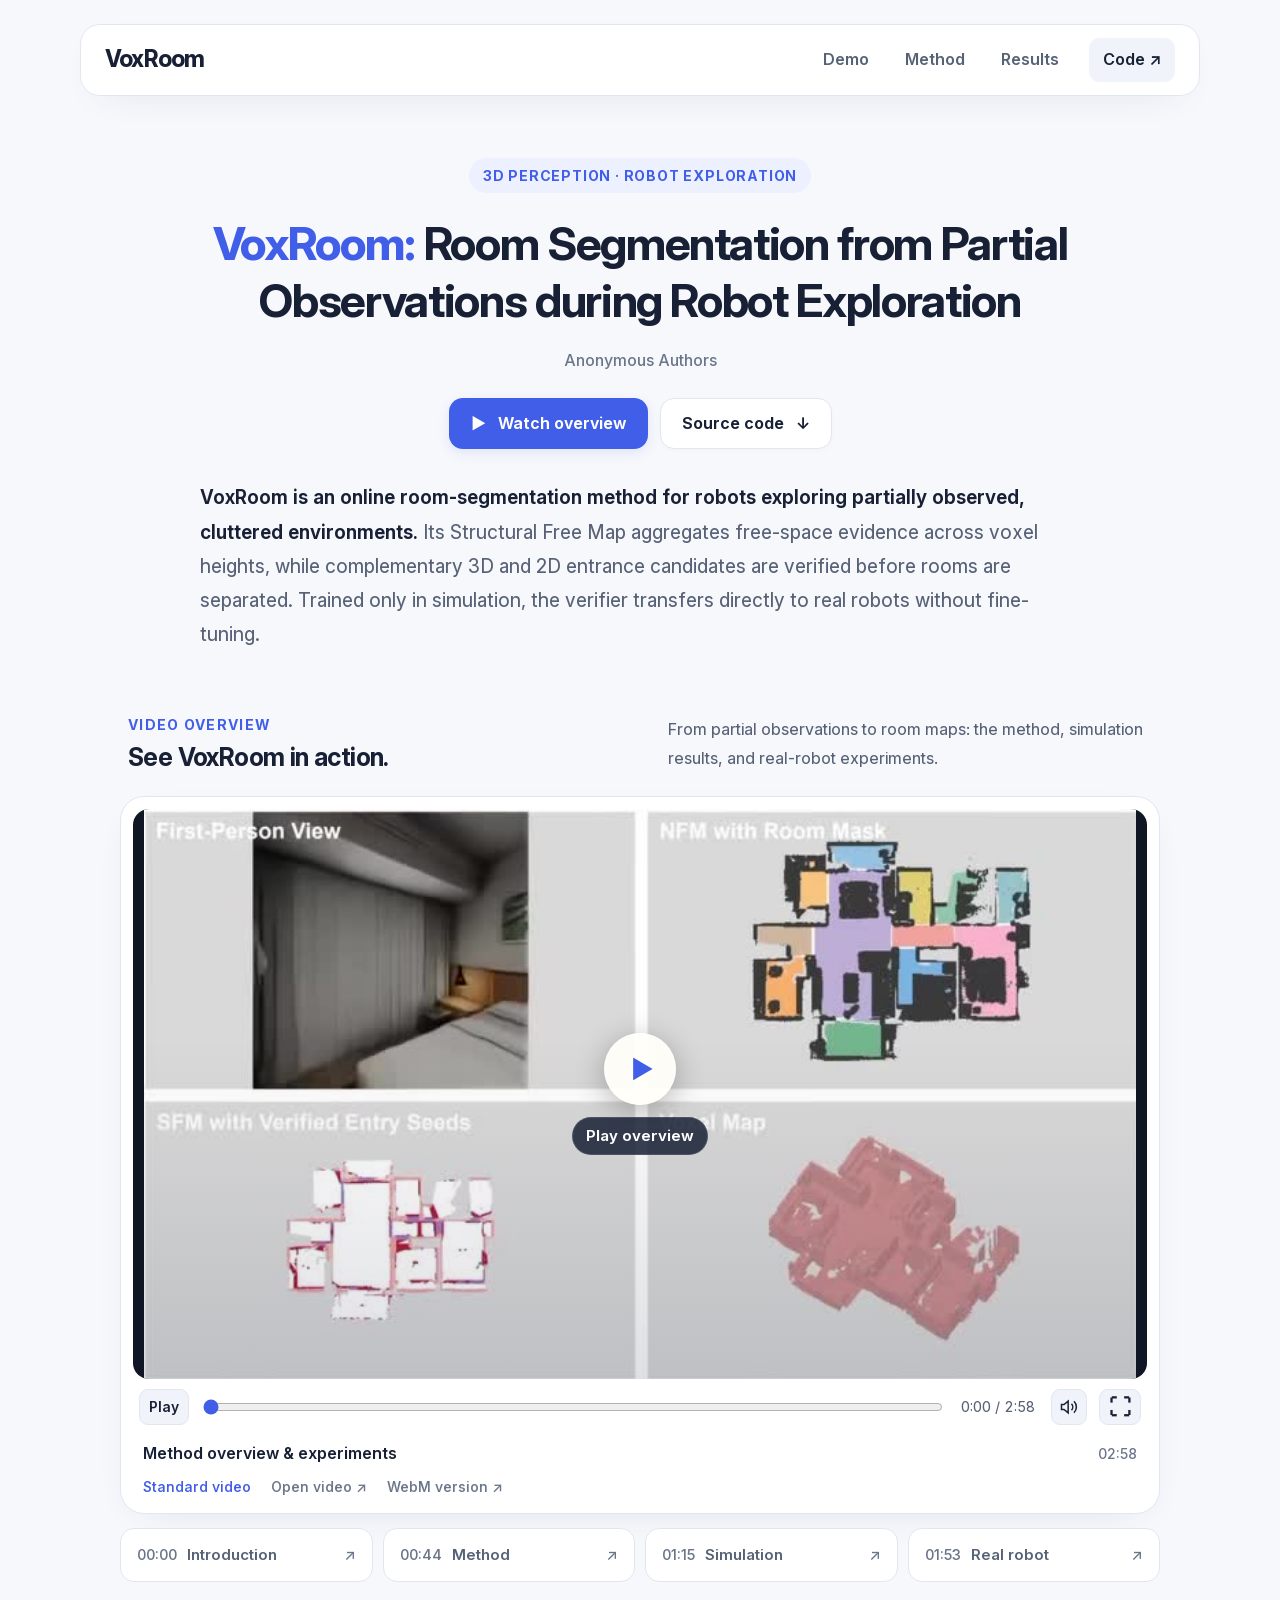
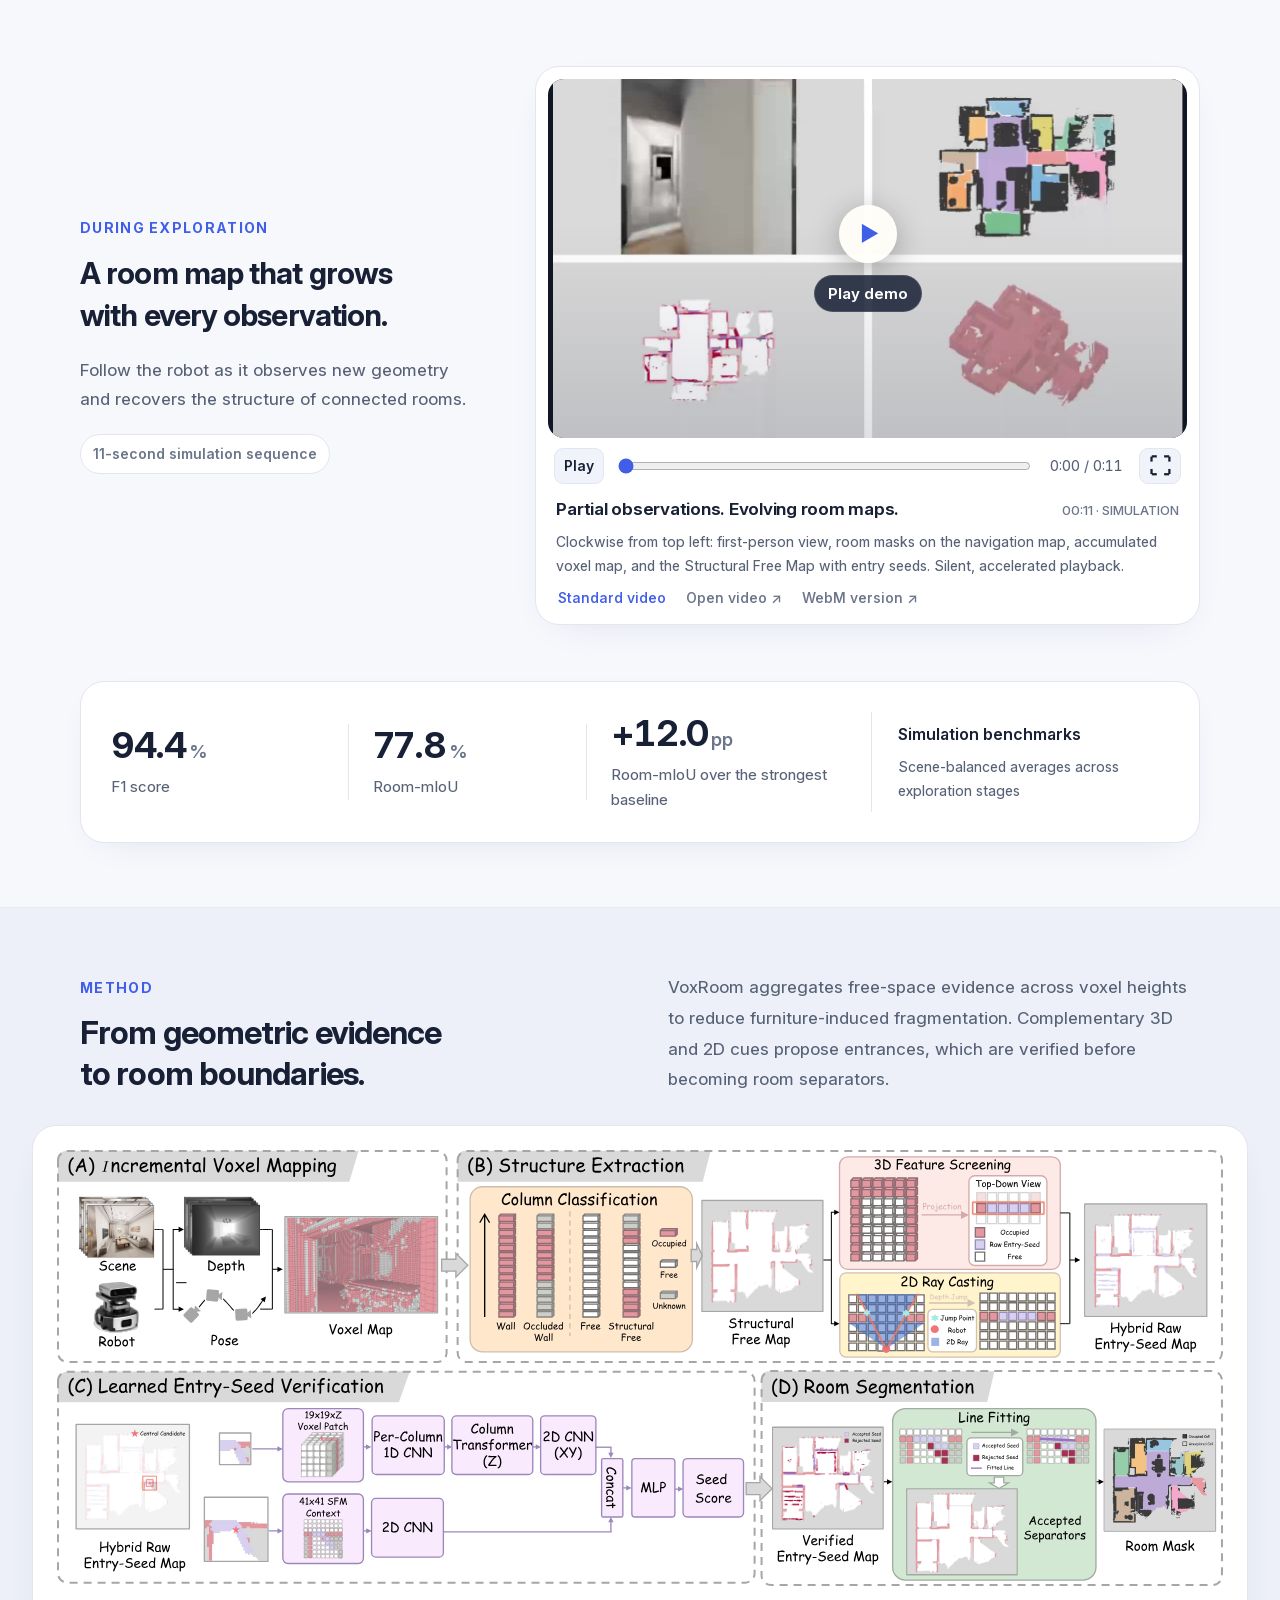
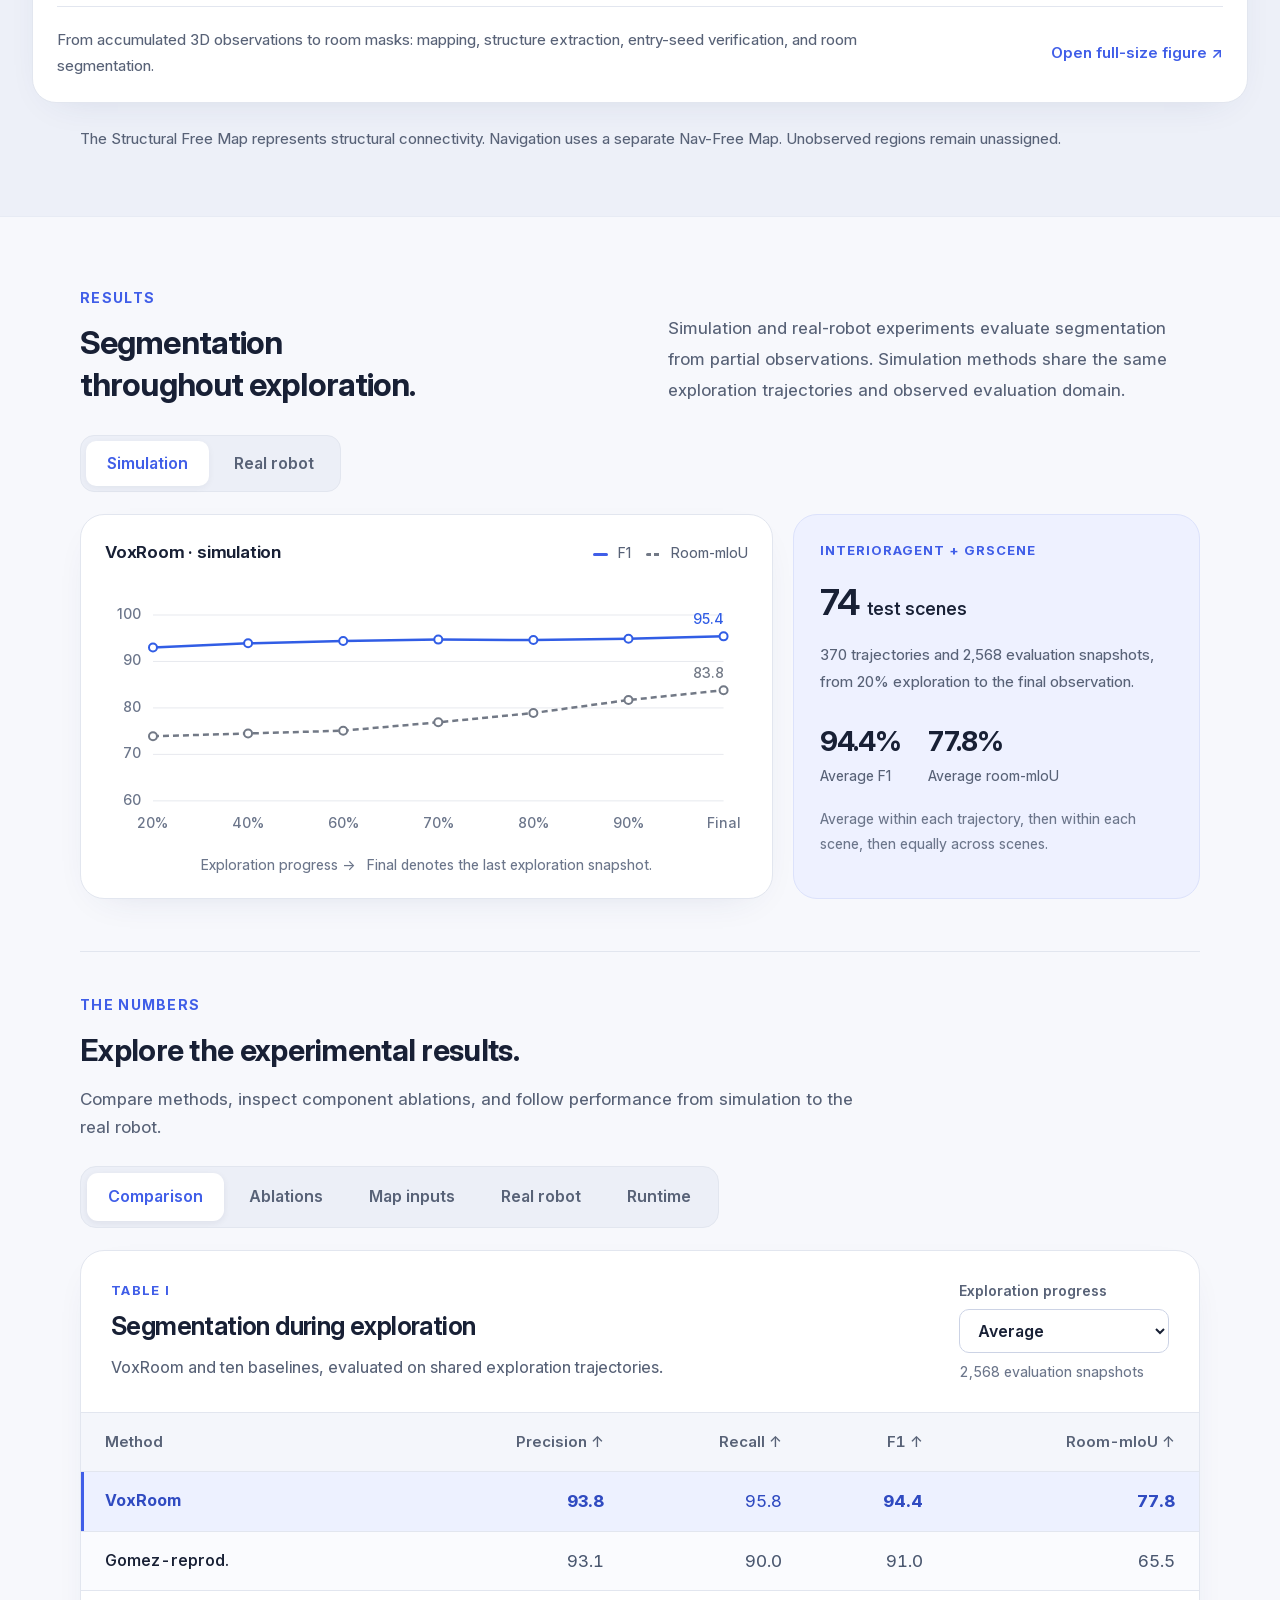
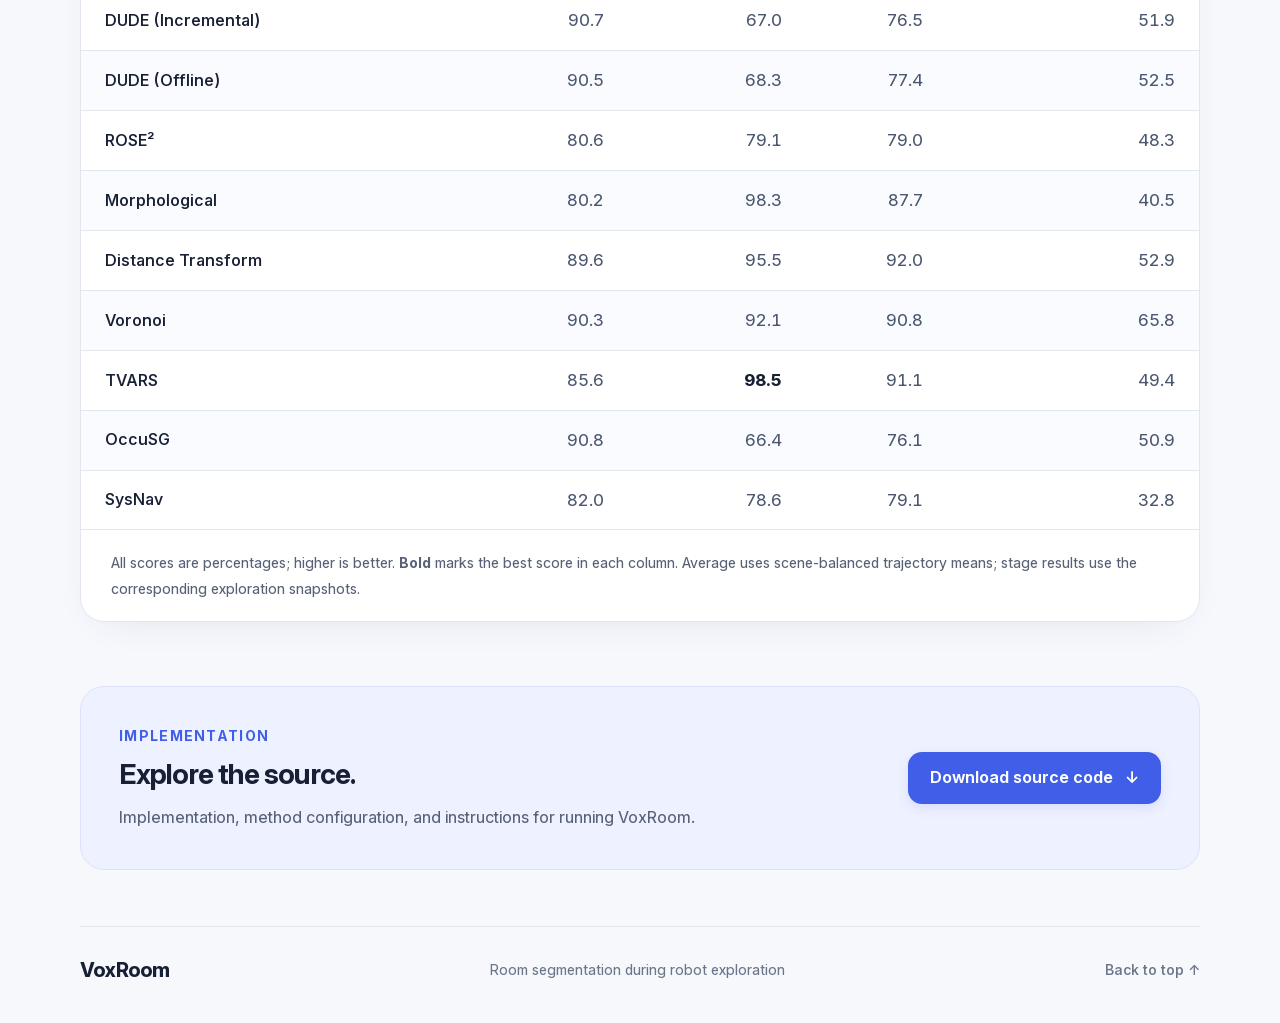
==== commit c0761335: "Add floating section navigation and a concise research overview" ====
--- a/site/index.html
+++ b/site/index.html
@@ -9,22 +9,22 @@
 <meta content="noindex, nofollow, noarchive" name="robots"/>
 <title>VoxRoom: Room Segmentation from Partial Observations during Robot Exploration</title>
 <link href="data:," rel="icon"/>
-<link href="styles.css?v=20260923-7" rel="stylesheet"/>
-<script defer="" src="app.js?v=20260923-7"></script>
+<link href="styles.css?v=20260923-8" rel="stylesheet"/>
+<script defer="" src="app.js?v=20260923-8"></script>
 <link as="font" crossorigin="anonymous" href="assets/fonts/InterVariable.woff2" rel="preload" type="font/woff2"/><script defer="" src="player.js?v=20260923-5"></script></head>
 <body>
 <a class="skip-link" href="#main">Skip to content</a>
 <header class="header wrap">
-<a aria-label="VoxRoom home" class="brand" href="#">VoxRoom</a>
+<a aria-label="VoxRoom home" class="brand" href="#hero">VoxRoom</a>
 <nav aria-label="Primary navigation"><a href="#demos">Demo</a><a href="#method">Method</a><a href="#results">Results</a><a href="#code">Code <span aria-hidden="true">↗</span></a></nav>
 </header>
 <main id="main">
-<section aria-labelledby="title" class="hero wrap">
+<section aria-labelledby="title" class="hero wrap" id="hero">
 <p class="eyebrow">3D perception · Robot exploration</p>
 <h1 id="title"><span class="title-name">VoxRoom:</span> Room Segmentation from Partial Observations during Robot Exploration</h1>
 <p class="authors">Anonymous Authors</p>
-<p class="hero-description">Discover room structure from partial observations, while the robot is still exploring.</p>
-<div class="actions"><a class="button primary" data-watch="overview-video" href="#overview"><span aria-hidden="true">▶</span> Watch overview</a><a class="button secondary" download="" href="assets/voxroom-review-source.zip?v=7">Source code <span aria-hidden="true">↓</span></a></div>
+<div class="actions"><a class="button primary" data-watch="overview-video" href="#overview"><span aria-hidden="true">▶</span> Watch overview</a><a class="button secondary" download="" href="assets/voxroom-review-source.zip?v=8">Source code <span aria-hidden="true">↓</span></a></div>
+<p class="hero-description"><strong>VoxRoom is an online room-segmentation method for robots exploring partially observed, cluttered environments.</strong> Its Structural Free Map aggregates free-space evidence across voxel heights, while complementary 3D and 2D entrance candidates are verified before rooms are separated. Trained only in simulation, the verifier transfers directly to real robots without fine-tuning.</p>
 </section><section aria-labelledby="overview-title" class="section wrap overview-section" id="overview">
 <div class="section-heading overview-heading"><div><p class="eyebrow">Video overview</p><h2 id="overview-title">See VoxRoom in action.</h2></div><p id="overview-description">From partial observations to room maps: the method, simulation results, and real-robot experiments.</p></div>
 <figure class="video-card video-main"><div class="video-frame"><video aria-describedby="overview-description" aria-label="VoxRoom method and experiments overview with audio and embedded English subtitles" controls="" data-duration="178.083333" data-playback="assets/playback/overview/manifest.json" id="overview-video" data-audio="assets/overview-audio.m4a?v=5" playsinline="" poster="assets/overview-poster.jpg" preload="none"><source src="assets/overview.mp4?v=5" type="video/mp4"/><source src="assets/overview-vp9.webm?v=5" type="video/webm"/>Your browser cannot play this video. Use the video links below.</video><button aria-controls="overview-video" aria-label="Play VoxRoom overview" class="video-play" hidden="" type="button"><span aria-hidden="true" class="play-icon">▶</span><span class="play-label">Play overview</span></button></div><figcaption><span>Method overview &amp; experiments</span><span class="duration">02:58</span></figcaption><p aria-live="polite" class="video-status" hidden="" role="status"></p><div class="video-links"><a href="assets/overview.mp4?v=5" rel="noopener" target="_blank">Open video ↗</a><a href="assets/overview-vp9.webm?v=5" rel="noopener" target="_blank">WebM version ↗</a></div></figure>
@@ -110,15 +110,15 @@
 <p class="table-note">NFM: Nav-Free Map. SFM: Structural Free Map. All values are stage-averaged percentages; higher is better. SFM improves both metrics for every method shown.</p>
 </section><section class="paper-panel" id="panel-robot" role="tabpanel" aria-labelledby="tab-robot">
 <div class="paper-table-heading"><div><p class="eyebrow">Table IV</p><h3>From simulation to real apartments</h3><p>Nine independent runs in five apartments, with no real-world fine-tuning.</p></div></div>
-<div class="table-scroll" role="region" aria-label="Table IV. Real-robot segmentation performance (%)" tabindex="0"><table id="robot-table" class="paper-table "><caption class="sr-only">Table IV. Real-robot segmentation performance (%)</caption><thead><tr><th scope="col">Progress</th><th scope="col">Precision <span aria-label="higher is better">↑</span></th><th scope="col">Recall <span aria-label="higher is better">↑</span></th><th scope="col">F1 <span aria-label="higher is better">↑</span></th><th scope="col">Room-mIoU <span aria-label="higher is better">↑</span></th></tr></thead><tbody><tr><th scope="row">20%</th><td><strong>97.4</strong></td><td>91.8</td><td>94.5</td><td>85.7</td></tr>
-<tr><th scope="row">40%</th><td>97.3</td><td>92.3</td><td>94.7</td><td><strong>87.5</strong></td></tr>
+<div class="table-scroll" role="region" aria-label="Table IV. Real-robot segmentation performance (%)" tabindex="0"><table id="robot-table" class="paper-table "><caption class="sr-only">Table IV. Real-robot segmentation performance (%)</caption><thead><tr><th scope="col">Progress</th><th scope="col">Precision <span aria-label="higher is better">↑</span></th><th scope="col">Recall <span aria-label="higher is better">↑</span></th><th scope="col">F1 <span aria-label="higher is better">↑</span></th><th scope="col">Room-mIoU <span aria-label="higher is better">↑</span></th></tr></thead><tbody><tr><th scope="row">20%</th><td>97.4</td><td>91.8</td><td>94.5</td><td>85.7</td></tr>
+<tr><th scope="row">40%</th><td>97.3</td><td>92.3</td><td>94.7</td><td>87.5</td></tr>
 <tr><th scope="row">60%</th><td>94.5</td><td>93.3</td><td>93.9</td><td>66.8</td></tr>
 <tr><th scope="row">70%</th><td>97.0</td><td>93.7</td><td>95.3</td><td>79.5</td></tr>
 <tr><th scope="row">80%</th><td>96.6</td><td>94.3</td><td>95.4</td><td>76.1</td></tr>
 <tr><th scope="row">90%</th><td>96.0</td><td>95.2</td><td>95.6</td><td>74.4</td></tr>
-<tr><th scope="row">Final</th><td>96.2</td><td><strong>98.3</strong></td><td><strong>97.2</strong></td><td>81.2</td></tr>
+<tr><th scope="row">Final</th><td>96.2</td><td>98.3</td><td>97.2</td><td>81.2</td></tr>
 <tr class="highlight"><th scope="row">Average</th><td>96.4</td><td>94.1</td><td>95.2</td><td>78.7</td></tr></tbody></table></div>
-<p class="table-note">Scores are percentages, averaged equally across the nine runs at each stage. Average combines the seven evaluation stages. <strong>Bold</strong> marks the best score in each column.</p>
+<p class="table-note">Scores are percentages, averaged equally across the nine runs at each stage. Average combines the seven evaluation stages.</p>
 </section><section class="paper-panel" id="panel-runtime" role="tabpanel" aria-labelledby="tab-runtime">
 <div class="paper-table-heading"><div><p class="eyebrow">Table V</p><h3>Onboard processing time</h3><p>Mean module runtimes across all nine real-robot runs.</p></div><div class="runtime-summary"><strong>821.5 <span>ms</span></strong><span>Core pipeline · 0.5 Hz updates</span></div></div>
 <div class="table-scroll" role="region" aria-label="Table V. Mean onboard module runtimes in milliseconds" tabindex="0"><table id="runtime-table" class="paper-table runtime-table"><caption class="sr-only">Table V. Mean onboard module runtimes in milliseconds</caption><thead><tr><th scope="col">Module</th><th scope="col">Time <span>(ms)</span></th></tr></thead><tbody><tr><th scope="row">FAST-LIO2 to Voxel Map (incl. publishing)</th><td>54.5</td></tr>
@@ -132,7 +132,7 @@
 <script id="paper-comparison-data" type="application/json">{"methods":["Gomez-reprod.","DUDE (Incremental)","DUDE (Offline)","ROSE²","Morphological","Distance Transform","Voronoi","TVARS","OccuSG","SysNav","VoxRoom"],"stages":{"20%":{"snapshots":370,"metrics":["F1","Room-mIoU"],"rows":[[90.4,67.4],[80.3,55.2],[80.3,55.2],[59.9,38.2],[87.9,47.7],[87.7,53.7],[90.8,65.8],[90.2,56.8],[80.5,55.1],[74.1,41.0],[93.0,73.9]]},"40%":{"snapshots":370,"metrics":["F1","Room-mIoU"],"rows":[[91.1,66.3],[78.9,53.7],[80.0,54.3],[69.6,45.3],[85.8,39.1],[91.1,55.9],[90.1,64.5],[91.5,52.3],[78.3,51.8],[77.8,36.5],[93.9,74.5]]},"60%":{"snapshots":370,"metrics":["F1","Room-mIoU"],"rows":[[91.2,59.6],[76.2,50.6],[76.7,50.8],[80.8,47.3],[88.6,33.5],[92.0,45.5],[89.9,59.2],[90.3,42.1],[75.3,49.0],[79.3,26.0],[94.4,75.1]]},"70%":{"snapshots":370,"metrics":["F1","Room-mIoU"],"rows":[[90.6,64.5],[76.2,50.2],[76.6,51.6],[84.1,48.8],[87.4,31.4],[93.1,45.4],[89.7,61.6],[90.5,42.5],[74.4,48.7],[78.5,25.3],[94.7,76.9]]},"80%":{"snapshots":370,"metrics":["F1","Room-mIoU"],"rows":[[91.0,65.7],[76.0,51.6],[76.6,51.5],[84.9,47.2],[87.0,36.8],[92.9,51.1],[90.5,65.2],[91.0,47.9],[75.3,50.3],[79.8,26.6],[94.6,78.9]]},"90%":{"snapshots":348,"metrics":["F1","Room-mIoU"],"rows":[[91.5,66.4],[75.0,51.1],[76.4,52.2],[86.0,51.4],[87.4,41.9],[93.5,54.6],[91.7,70.0],[91.4,48.0],[75.3,50.9],[81.2,31.5],[94.9,81.7]]},"Final":{"snapshots":370,"metrics":["F1","Room-mIoU"],"rows":[[91.7,68.3],[73.1,50.4],[74.5,51.9],[88.2,59.9],[89.5,52.5],[94.3,63.8],[92.7,74.2],[92.9,55.6],[73.6,50.9],[83.1,42.2],[95.4,83.8]]},"Average":{"snapshots":2568,"metrics":["Precision","Recall","F1","Room-mIoU"],"rows":[[93.1,90.0,91.0,65.5],[90.7,67.0,76.5,51.9],[90.5,68.3,77.4,52.5],[80.6,79.1,79.0,48.3],[80.2,98.3,87.7,40.5],[89.6,95.5,92.0,52.9],[90.3,92.1,90.8,65.8],[85.6,98.5,91.1,49.4],[90.8,66.4,76.1,50.9],[82.0,78.6,79.1,32.8],[93.8,95.8,94.4,77.8]]}}}</script>
 
 </section>
-<section aria-labelledby="code-title" class="code-section wrap" id="code"><div><p class="eyebrow">Implementation</p><h2 id="code-title">Explore the source.</h2><p>Implementation, method configuration, and instructions for running VoxRoom.</p></div><a class="button primary" download="" href="assets/voxroom-review-source.zip?v=7">Download source code <span aria-hidden="true">↓</span></a></section>
+<section aria-labelledby="code-title" class="code-section wrap" id="code"><div><p class="eyebrow">Implementation</p><h2 id="code-title">Explore the source.</h2><p>Implementation, method configuration, and instructions for running VoxRoom.</p></div><a class="button primary" download="" href="assets/voxroom-review-source.zip?v=8">Download source code <span aria-hidden="true">↓</span></a></section>
 </main>
 <footer class="wrap"><span class="brand">VoxRoom</span><p>Room segmentation during robot exploration</p><a href="#">Back to top ↑</a></footer>
 </body>
--- a/site/styles.css
+++ b/site/styles.css
@@ -18,10 +18,11 @@
   --blue-light: #edf0ff;
   --radius: 24px;
   --shadow: 0 12px 40px -24px #283a7130;
+  --nav-offset: 112px;
   --sans: Inter, -apple-system, BlinkMacSystemFont, 'Segoe UI', Arial, sans-serif;
 }
 * { box-sizing: border-box; }
-html { scroll-behavior: smooth; scroll-padding-top: 32px; }
+html { scroll-behavior: smooth; scroll-padding-top: var(--nav-offset); }
 body { margin: 0; background: var(--paper); color: var(--ink); font: 450 18px/1.7 var(--sans); -webkit-font-smoothing: antialiased; }
 a { color: inherit; text-decoration: none; }
 button { font: inherit; cursor: pointer; }
@@ -30,15 +31,17 @@
 img, svg, video { display: block; max-width: 100%; }
 [hidden] { display: none !important; }
 .wrap { width: min(1120px, calc(100% - 64px)); margin-inline: auto; }
-.skip-link { position: absolute; top: -80px; left: 16px; padding: 12px 20px; border-radius: 12px; background: var(--ink); color: white; z-index: 10; }
+.skip-link { position: absolute; top: -80px; left: 16px; padding: 12px 20px; border-radius: 12px; background: var(--ink); color: white; z-index: 110; }
 .skip-link:focus { top: 16px; }
-.header { display: flex; align-items: center; justify-content: space-between; min-height: 72px; margin-top: 24px; padding: 12px 24px; background: var(--white); border: 1px solid var(--line); border-radius: 20px; box-shadow: var(--shadow); }
+.header { position: sticky; top: 16px; z-index: 100; display: flex; align-items: center; justify-content: space-between; min-height: 72px; margin-top: 24px; padding: 12px 24px; background: rgb(255 255 255 / 92%); -webkit-backdrop-filter: blur(18px); backdrop-filter: blur(18px); border: 1px solid var(--line); border-radius: 20px; box-shadow: var(--shadow); transition: box-shadow .2s, background .2s; }
+.header.is-scrolled { background: rgb(255 255 255 / 88%); box-shadow: 0 10px 35px -15px #283a7145; }
 .brand { font-size: 23px; font-weight: 750; letter-spacing: -.8px; }
 
 .header nav { display: flex; align-items: center; gap: 8px; font-size: 16px; font-weight: 600; color: var(--body); }
 .header nav a { padding: 8px 14px; border-radius: 10px; }
 .header nav a:hover { color: var(--blue); background: var(--blue-light); }
 .header nav a:last-child { margin-left: 8px; background: var(--wash); color: var(--ink); }
+.header nav a[aria-current="location"] { color: var(--blue); background: var(--blue-light); }
 .hero { text-align: center; padding: 62px 0 44px; max-width: 1040px; }
 .eyebrow { margin: 0 0 14px; color: var(--blue); font-size: 14px; line-height: 1.5; font-weight: 700; letter-spacing: 1.3px; text-transform: uppercase; }
 .hero > .eyebrow { display: inline-flex; align-items: center; padding: 7px 14px; border-radius: 100px; background: var(--blue-light); letter-spacing: .8px; font-size: 14px; margin-bottom: 22px; }
@@ -47,7 +50,9 @@
 h2 { margin: 0; font-size: 32px; line-height: 1.3; font-weight: 700; letter-spacing: -.9px; text-wrap: balance; }
 h3 { margin: 0; font-size: 19px; line-height: 1.4; font-weight: 650; letter-spacing: -.35px; }
 .authors { margin: 18px 0 0; color: var(--muted); font-size: 16px; font-weight: 500; }
-.hero-description { max-width: 720px; color: var(--body); font-size: 19px; line-height: 1.7; margin: 20px auto 24px; text-wrap: balance; }
+.hero-description { max-width: 880px; color: var(--body); font-size: 19px; line-height: 1.8; margin: 32px auto 0; text-align: left; }
+.hero-description strong { color: var(--ink); font-weight: 650; }
+.hero .actions { margin-top: 24px; }
 .actions { display: flex; align-items: center; justify-content: center; gap: 12px; }
 .button { display: inline-flex; align-items: center; justify-content: center; gap: 12px; min-height: 48px; padding: 11px 21px; border-radius: 14px; border: 1px solid transparent; font-size: 16px; font-weight: 650; white-space: nowrap; transition: background .18s, box-shadow .18s, transform .18s; }
 .primary { background: var(--blue); color: white; box-shadow: 0 4px 12px #405ee820; }
@@ -177,8 +182,9 @@
   .chapters button { padding: 12px; }
 }
 @media (max-width: 760px) {
+  :root { --nav-offset: 144px; }
   .wrap { width: calc(100% - 32px); }
-  .header { margin-top: 16px; min-height: 64px; padding: 10px 16px; border-radius: 18px; }
+  .header { top: 12px; margin-top: 16px; min-height: 64px; padding: 10px 16px; border-radius: 18px; }
   .brand { font-size: 21px; }
   .header nav { gap: 1px; font-size: 14px; }
   .header nav a { padding: 7px 9px; }
@@ -187,7 +193,7 @@
   .hero > .eyebrow { font-size: 13px; letter-spacing: .5px; margin-bottom: 18px; }
   h1 { font-size: clamp(30px, 5vw, 38px); line-height: 1.28; letter-spacing: -.8px; }
   .authors { font-size: 15px; margin-top: 16px; }
-  .hero-description { font-size: 17px; margin: 18px auto 22px; }
+  .hero-description { font-size: 17px; margin: 26px auto 0; line-height: 1.8; }
   .button { font-size: 15px; min-height: 46px; padding: 10px 17px; border-radius: 12px; gap: 10px; }
   h2 { font-size: 27px; }
   h3 { font-size: 18px; }
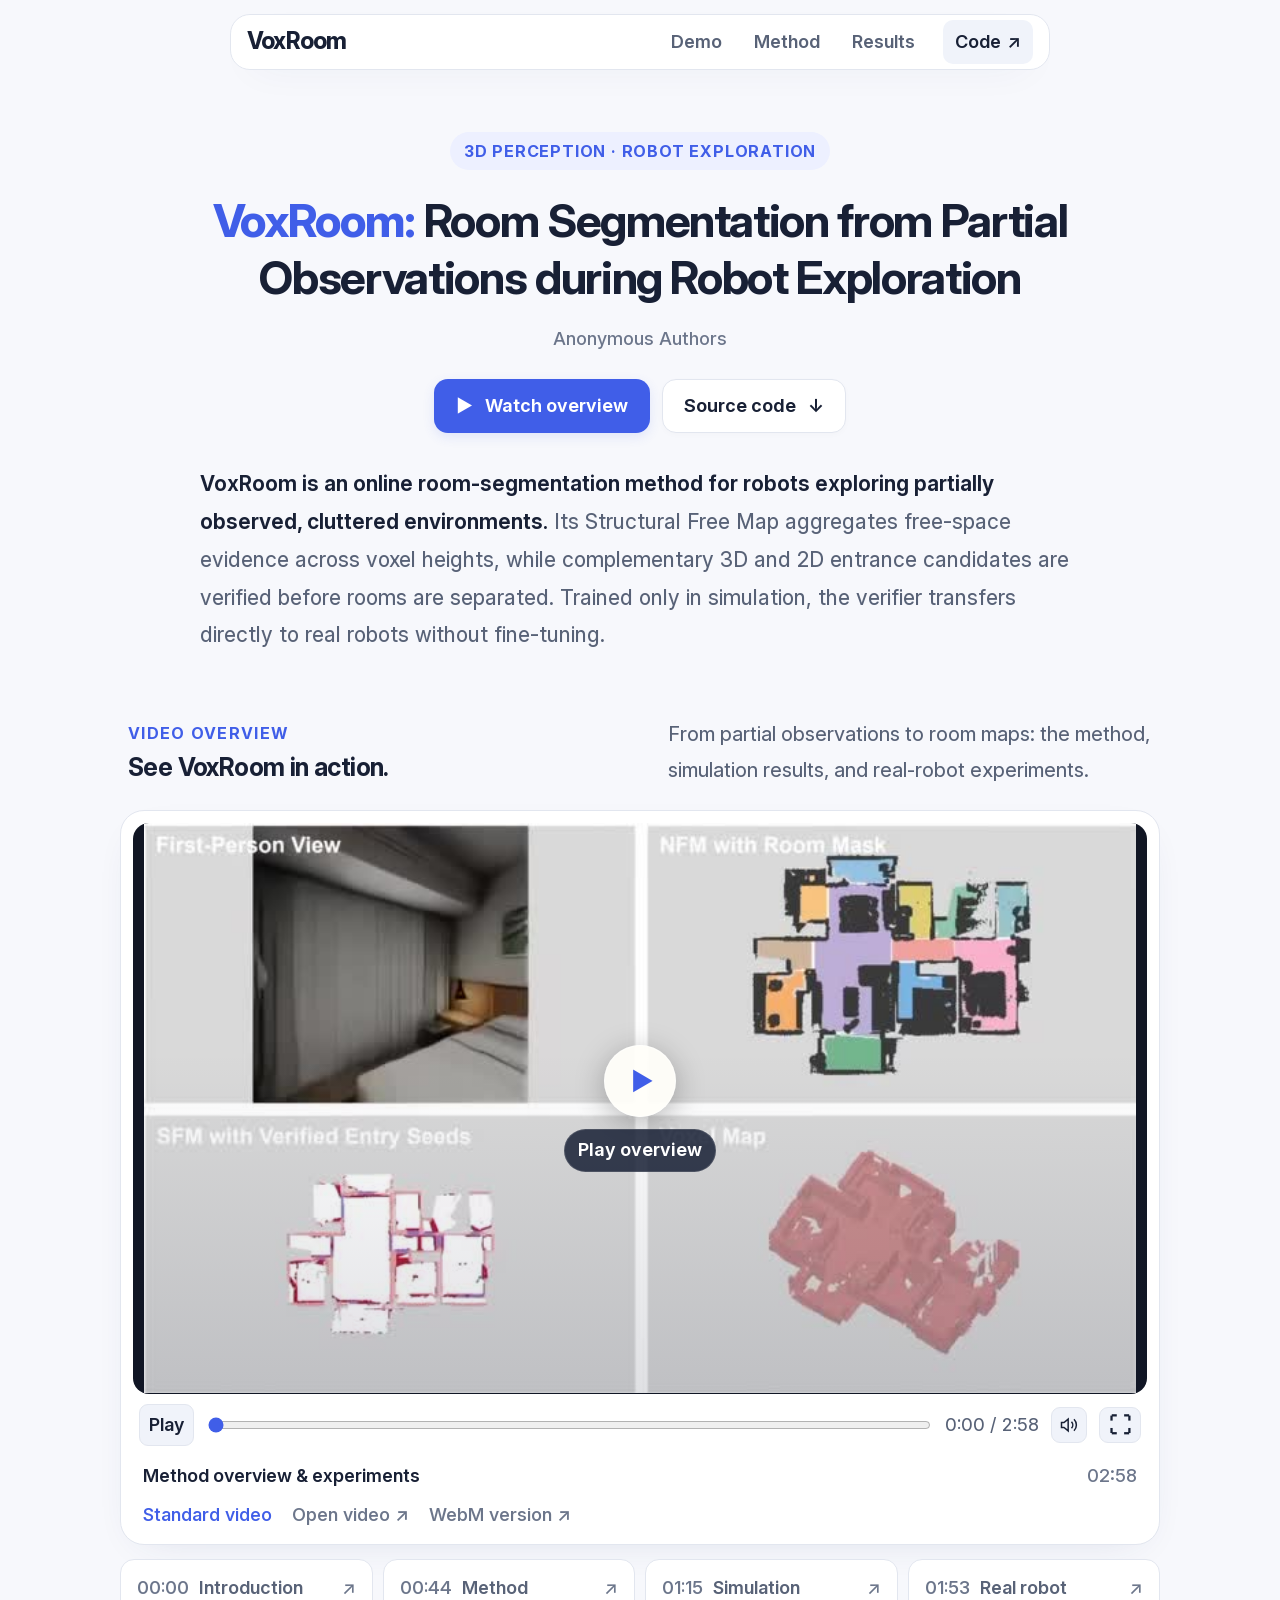
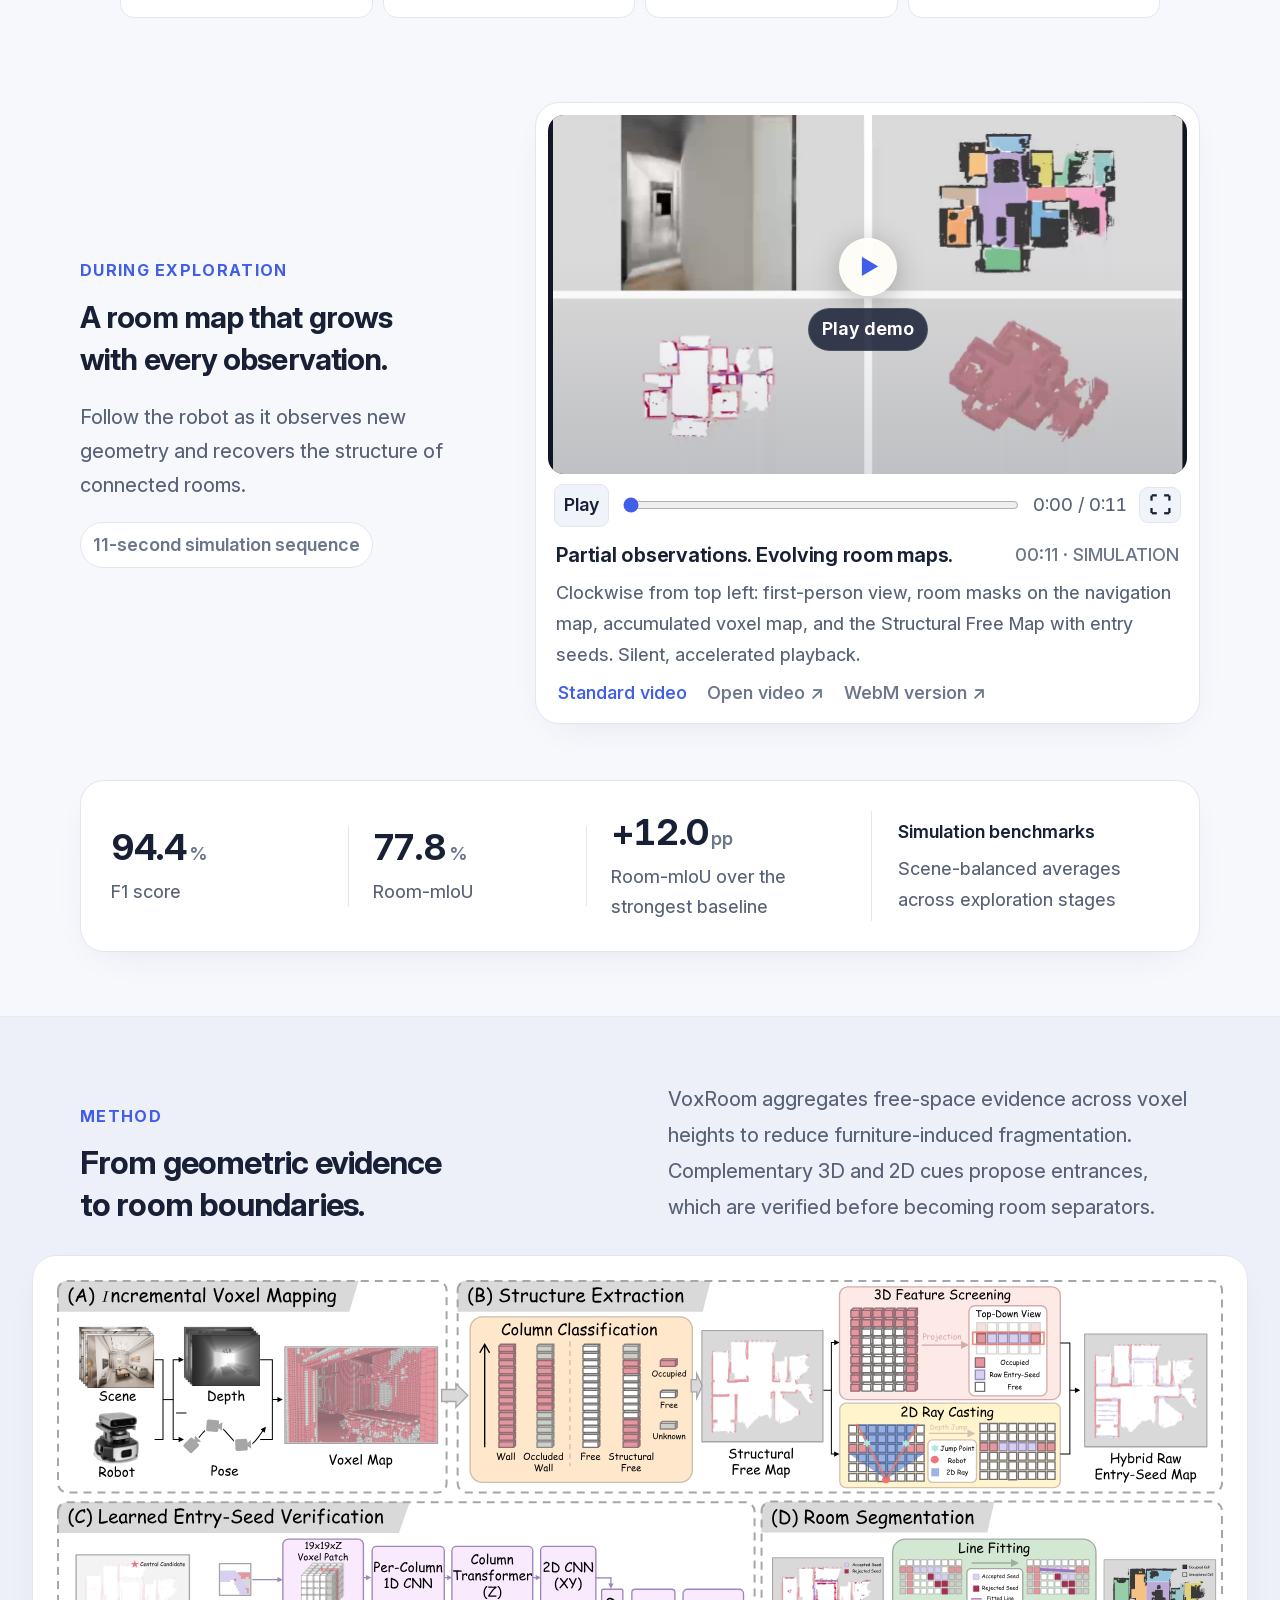
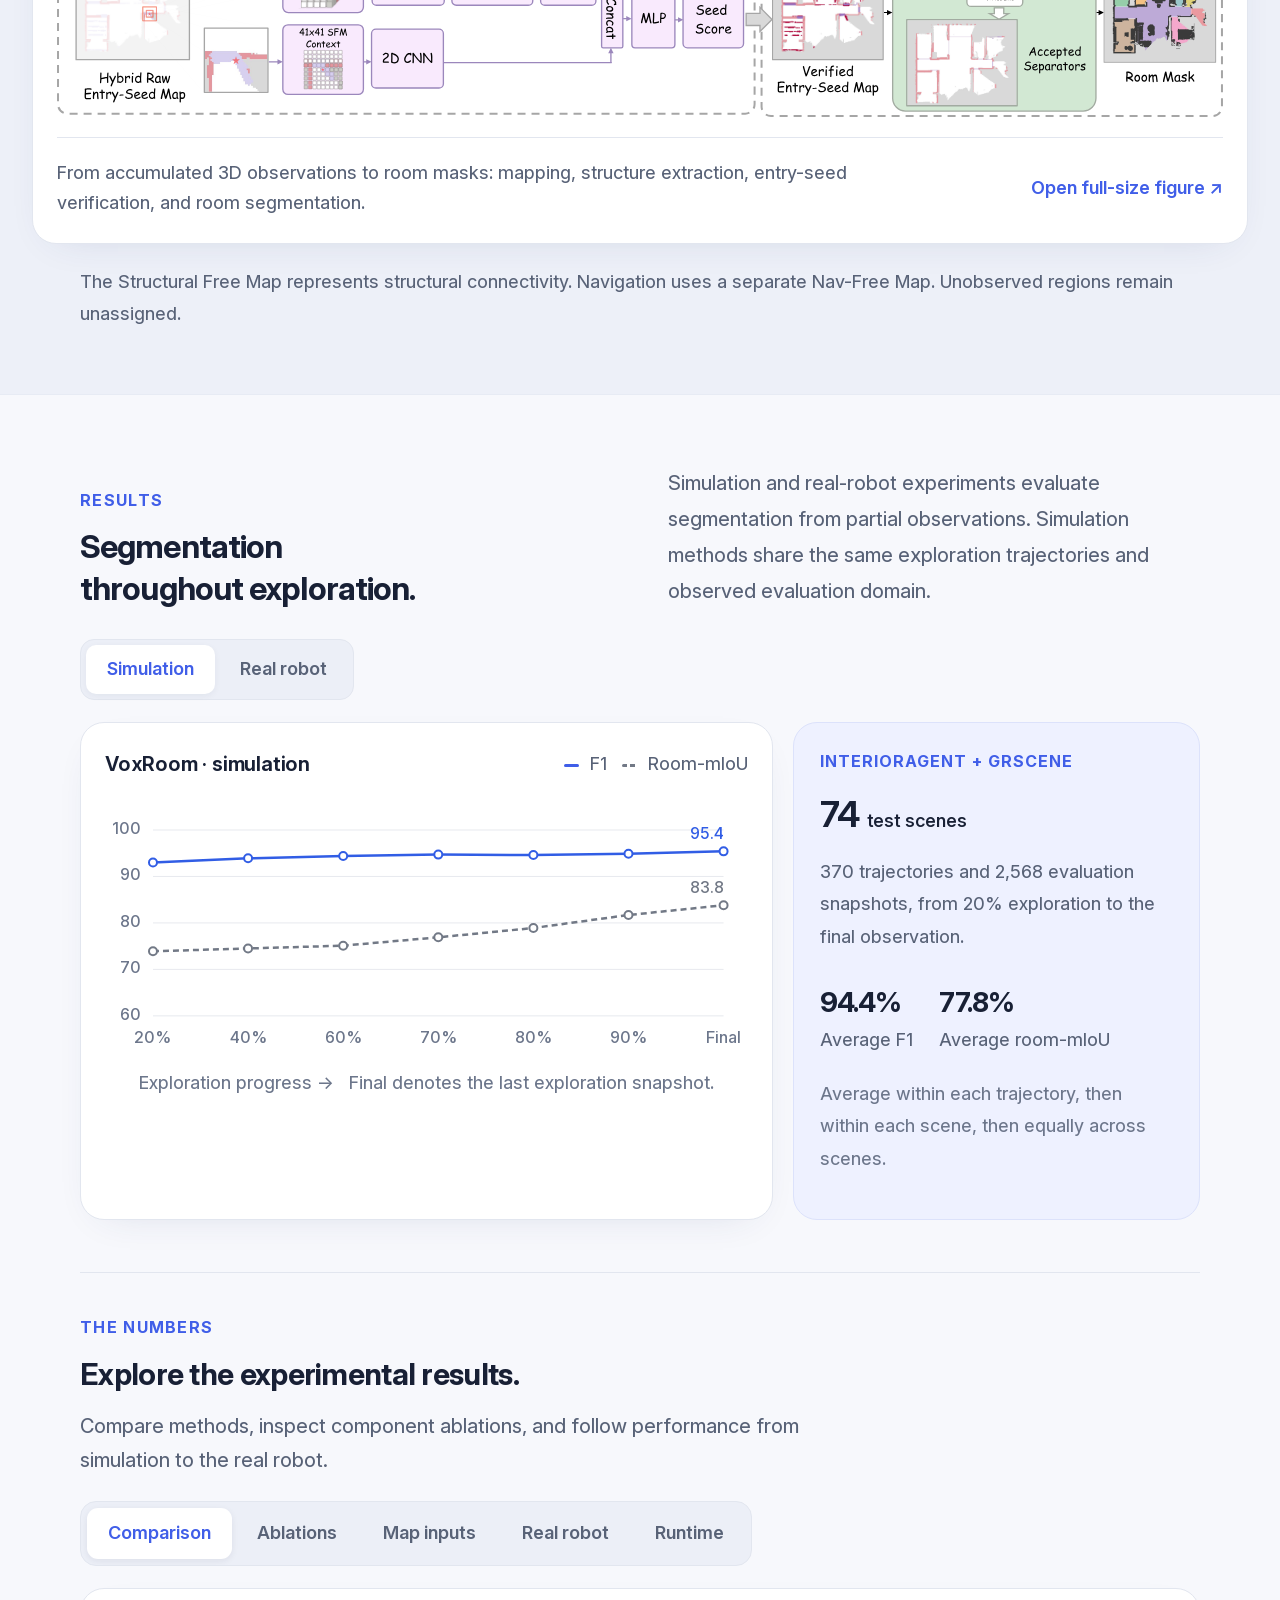
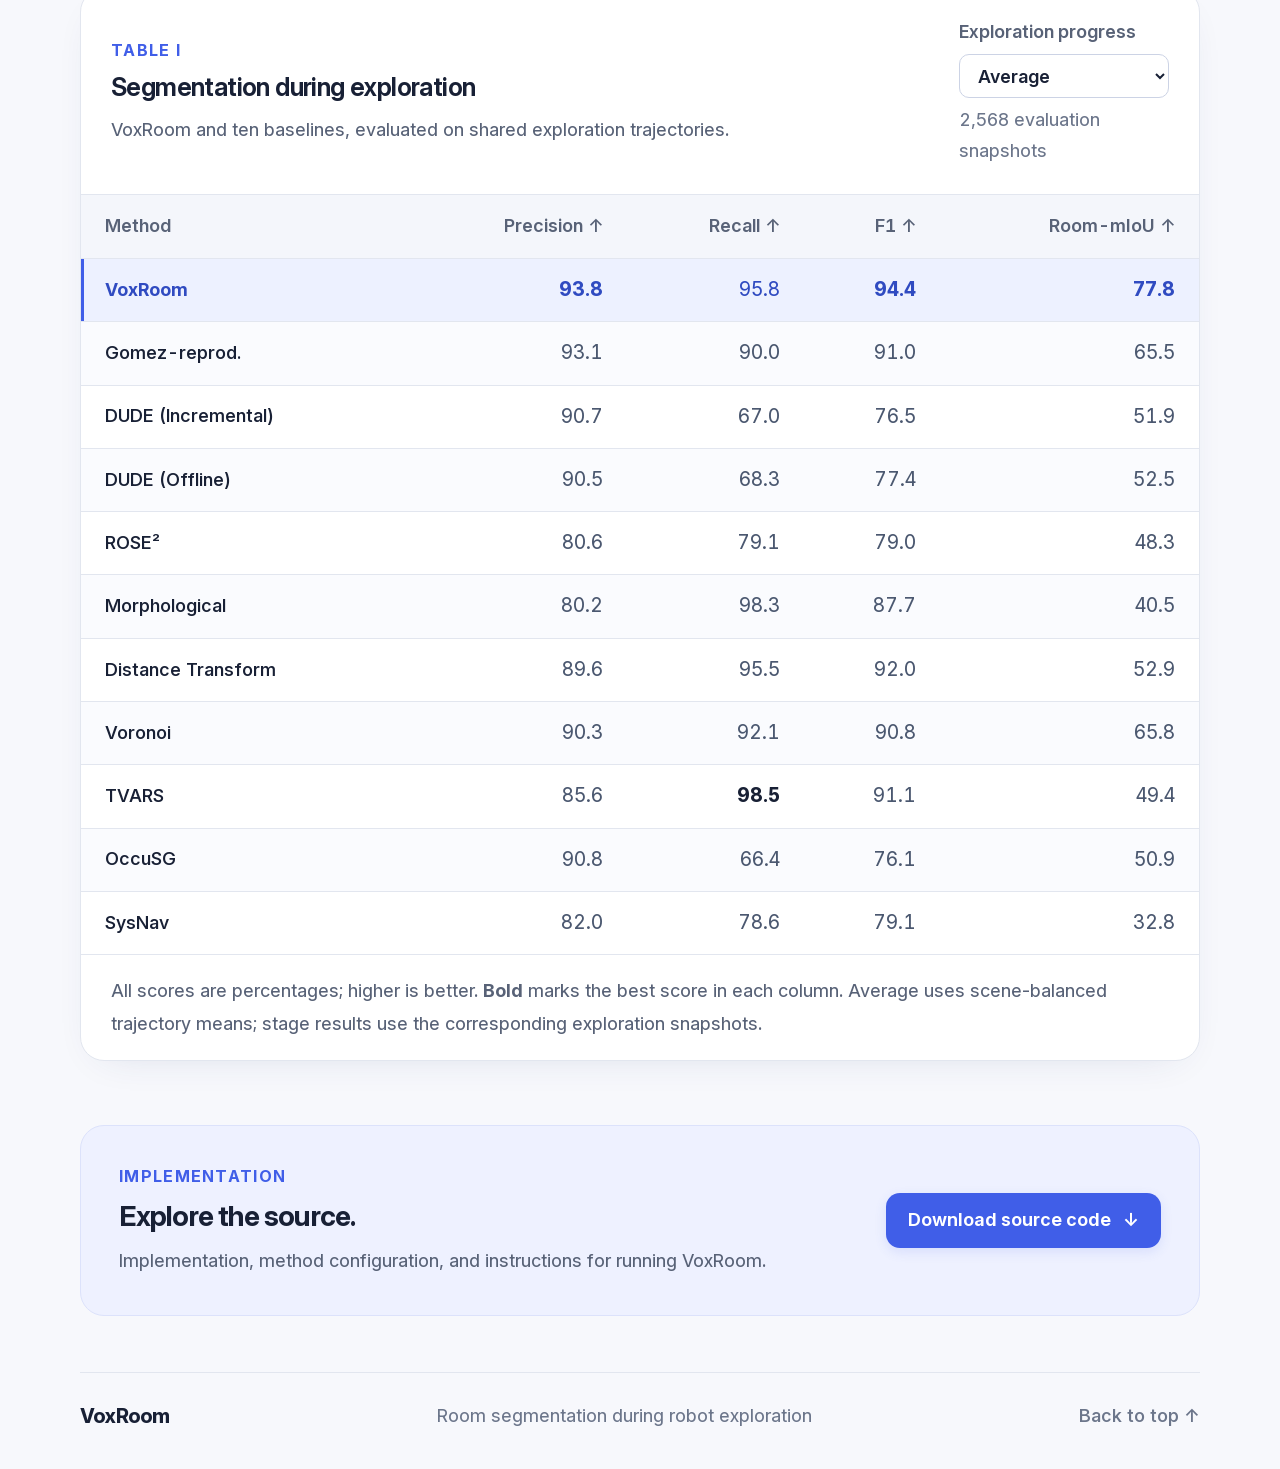
==== commit a6cc7c0a: "Enlarge supporting text and keep navigation clear of reading content" ====
--- a/site/index.html
+++ b/site/index.html
@@ -9,21 +9,22 @@
 <meta content="noindex, nofollow, noarchive" name="robots"/>
 <title>VoxRoom: Room Segmentation from Partial Observations during Robot Exploration</title>
 <link href="data:," rel="icon"/>
-<link href="styles.css?v=20260923-8" rel="stylesheet"/>
-<script defer="" src="app.js?v=20260923-8"></script>
+<link href="styles.css?v=20260923-9" rel="stylesheet"/>
+<script defer="" src="app.js?v=20260923-9"></script>
 <link as="font" crossorigin="anonymous" href="assets/fonts/InterVariable.woff2" rel="preload" type="font/woff2"/><script defer="" src="player.js?v=20260923-5"></script></head>
 <body>
 <a class="skip-link" href="#main">Skip to content</a>
 <header class="header wrap">
 <a aria-label="VoxRoom home" class="brand" href="#hero">VoxRoom</a>
-<nav aria-label="Primary navigation"><a href="#demos">Demo</a><a href="#method">Method</a><a href="#results">Results</a><a href="#code">Code <span aria-hidden="true">↗</span></a></nav>
+<button class="nav-toggle" type="button" aria-expanded="false" aria-controls="primary-navigation">Menu <svg aria-hidden="true" width="20" height="20" viewBox="0 0 20 20"><path d="M3 6h14M3 14h14" fill="none" stroke="currentColor" stroke-width="1.8" stroke-linecap="round"/></svg></button>
+<nav aria-label="Primary navigation" id="primary-navigation"><a href="#demos">Demo</a><a href="#method">Method</a><a href="#results">Results</a><a href="#code">Code <span aria-hidden="true">↗</span></a></nav>
 </header>
 <main id="main">
 <section aria-labelledby="title" class="hero wrap" id="hero">
 <p class="eyebrow">3D perception · Robot exploration</p>
 <h1 id="title"><span class="title-name">VoxRoom:</span> Room Segmentation from Partial Observations during Robot Exploration</h1>
 <p class="authors">Anonymous Authors</p>
-<div class="actions"><a class="button primary" data-watch="overview-video" href="#overview"><span aria-hidden="true">▶</span> Watch overview</a><a class="button secondary" download="" href="assets/voxroom-review-source.zip?v=8">Source code <span aria-hidden="true">↓</span></a></div>
+<div class="actions"><a class="button primary" data-watch="overview-video" href="#overview"><span aria-hidden="true">▶</span> Watch overview</a><a class="button secondary" download="" href="assets/voxroom-review-source.zip?v=9">Source code <span aria-hidden="true">↓</span></a></div>
 <p class="hero-description"><strong>VoxRoom is an online room-segmentation method for robots exploring partially observed, cluttered environments.</strong> Its Structural Free Map aggregates free-space evidence across voxel heights, while complementary 3D and 2D entrance candidates are verified before rooms are separated. Trained only in simulation, the verifier transfers directly to real robots without fine-tuning.</p>
 </section><section aria-labelledby="overview-title" class="section wrap overview-section" id="overview">
 <div class="section-heading overview-heading"><div><p class="eyebrow">Video overview</p><h2 id="overview-title">See VoxRoom in action.</h2></div><p id="overview-description">From partial observations to room maps: the method, simulation results, and real-robot experiments.</p></div>
@@ -132,7 +133,7 @@
 <script id="paper-comparison-data" type="application/json">{"methods":["Gomez-reprod.","DUDE (Incremental)","DUDE (Offline)","ROSE²","Morphological","Distance Transform","Voronoi","TVARS","OccuSG","SysNav","VoxRoom"],"stages":{"20%":{"snapshots":370,"metrics":["F1","Room-mIoU"],"rows":[[90.4,67.4],[80.3,55.2],[80.3,55.2],[59.9,38.2],[87.9,47.7],[87.7,53.7],[90.8,65.8],[90.2,56.8],[80.5,55.1],[74.1,41.0],[93.0,73.9]]},"40%":{"snapshots":370,"metrics":["F1","Room-mIoU"],"rows":[[91.1,66.3],[78.9,53.7],[80.0,54.3],[69.6,45.3],[85.8,39.1],[91.1,55.9],[90.1,64.5],[91.5,52.3],[78.3,51.8],[77.8,36.5],[93.9,74.5]]},"60%":{"snapshots":370,"metrics":["F1","Room-mIoU"],"rows":[[91.2,59.6],[76.2,50.6],[76.7,50.8],[80.8,47.3],[88.6,33.5],[92.0,45.5],[89.9,59.2],[90.3,42.1],[75.3,49.0],[79.3,26.0],[94.4,75.1]]},"70%":{"snapshots":370,"metrics":["F1","Room-mIoU"],"rows":[[90.6,64.5],[76.2,50.2],[76.6,51.6],[84.1,48.8],[87.4,31.4],[93.1,45.4],[89.7,61.6],[90.5,42.5],[74.4,48.7],[78.5,25.3],[94.7,76.9]]},"80%":{"snapshots":370,"metrics":["F1","Room-mIoU"],"rows":[[91.0,65.7],[76.0,51.6],[76.6,51.5],[84.9,47.2],[87.0,36.8],[92.9,51.1],[90.5,65.2],[91.0,47.9],[75.3,50.3],[79.8,26.6],[94.6,78.9]]},"90%":{"snapshots":348,"metrics":["F1","Room-mIoU"],"rows":[[91.5,66.4],[75.0,51.1],[76.4,52.2],[86.0,51.4],[87.4,41.9],[93.5,54.6],[91.7,70.0],[91.4,48.0],[75.3,50.9],[81.2,31.5],[94.9,81.7]]},"Final":{"snapshots":370,"metrics":["F1","Room-mIoU"],"rows":[[91.7,68.3],[73.1,50.4],[74.5,51.9],[88.2,59.9],[89.5,52.5],[94.3,63.8],[92.7,74.2],[92.9,55.6],[73.6,50.9],[83.1,42.2],[95.4,83.8]]},"Average":{"snapshots":2568,"metrics":["Precision","Recall","F1","Room-mIoU"],"rows":[[93.1,90.0,91.0,65.5],[90.7,67.0,76.5,51.9],[90.5,68.3,77.4,52.5],[80.6,79.1,79.0,48.3],[80.2,98.3,87.7,40.5],[89.6,95.5,92.0,52.9],[90.3,92.1,90.8,65.8],[85.6,98.5,91.1,49.4],[90.8,66.4,76.1,50.9],[82.0,78.6,79.1,32.8],[93.8,95.8,94.4,77.8]]}}}</script>
 
 </section>
-<section aria-labelledby="code-title" class="code-section wrap" id="code"><div><p class="eyebrow">Implementation</p><h2 id="code-title">Explore the source.</h2><p>Implementation, method configuration, and instructions for running VoxRoom.</p></div><a class="button primary" download="" href="assets/voxroom-review-source.zip?v=8">Download source code <span aria-hidden="true">↓</span></a></section>
+<section aria-labelledby="code-title" class="code-section wrap" id="code"><div><p class="eyebrow">Implementation</p><h2 id="code-title">Explore the source.</h2><p>Implementation, method configuration, and instructions for running VoxRoom.</p></div><a class="button primary" download="" href="assets/voxroom-review-source.zip?v=9">Download source code <span aria-hidden="true">↓</span></a></section>
 </main>
 <footer class="wrap"><span class="brand">VoxRoom</span><p>Room segmentation during robot exploration</p><a href="#">Back to top ↑</a></footer>
 </body>
--- a/site/styles.css
+++ b/site/styles.css
@@ -18,12 +18,12 @@
   --blue-light: #edf0ff;
   --radius: 24px;
   --shadow: 0 12px 40px -24px #283a7130;
-  --nav-offset: 112px;
+  --nav-offset: 82px;
   --sans: Inter, -apple-system, BlinkMacSystemFont, 'Segoe UI', Arial, sans-serif;
 }
 * { box-sizing: border-box; }
 html { scroll-behavior: smooth; scroll-padding-top: var(--nav-offset); }
-body { margin: 0; background: var(--paper); color: var(--ink); font: 450 18px/1.7 var(--sans); -webkit-font-smoothing: antialiased; }
+body { margin: 0; background: var(--paper); color: var(--ink); font: 450 20px/1.7 var(--sans); -webkit-font-smoothing: antialiased; }
 a { color: inherit; text-decoration: none; }
 button { font: inherit; cursor: pointer; }
 button, a { touch-action: manipulation; -webkit-tap-highlight-color: transparent; }
@@ -33,40 +33,44 @@
 .wrap { width: min(1120px, calc(100% - 64px)); margin-inline: auto; }
 .skip-link { position: absolute; top: -80px; left: 16px; padding: 12px 20px; border-radius: 12px; background: var(--ink); color: white; z-index: 110; }
 .skip-link:focus { top: 16px; }
-.header { position: sticky; top: 16px; z-index: 100; display: flex; align-items: center; justify-content: space-between; min-height: 72px; margin-top: 24px; padding: 12px 24px; background: rgb(255 255 255 / 92%); -webkit-backdrop-filter: blur(18px); backdrop-filter: blur(18px); border: 1px solid var(--line); border-radius: 20px; box-shadow: var(--shadow); transition: box-shadow .2s, background .2s; }
+.header { position: relative; top: 10px; z-index: 100; display: flex; align-items: center; justify-content: space-between; min-height: 56px; margin-top: 14px; padding: 5px 16px; background: rgb(255 255 255 / 92%); -webkit-backdrop-filter: blur(18px); backdrop-filter: blur(18px); border: 1px solid var(--line); border-radius: 20px; box-shadow: var(--shadow); transition: transform .2s ease, box-shadow .2s, background .2s; }
+.header.wrap { width: min(820px, calc(100% - 48px)); }
+.header.navigation-ready { position: sticky; }
+.header.is-hidden { transform: translateY(calc(-100% - 32px)); pointer-events: none; }
+.nav-toggle { display: none; }
 .header.is-scrolled { background: rgb(255 255 255 / 88%); box-shadow: 0 10px 35px -15px #283a7145; }
 .brand { font-size: 23px; font-weight: 750; letter-spacing: -.8px; }
 
-.header nav { display: flex; align-items: center; gap: 8px; font-size: 16px; font-weight: 600; color: var(--body); }
-.header nav a { padding: 8px 14px; border-radius: 10px; }
+.header nav { display: flex; align-items: center; gap: 8px; font-size: 18px; font-weight: 600; color: var(--body); }
+.header nav a { display: flex; align-items: center; gap: 6px; min-height: 44px; padding: 4px 12px; border-radius: 10px; }
 .header nav a:hover { color: var(--blue); background: var(--blue-light); }
 .header nav a:last-child { margin-left: 8px; background: var(--wash); color: var(--ink); }
 .header nav a[aria-current="location"] { color: var(--blue); background: var(--blue-light); }
 .hero { text-align: center; padding: 62px 0 44px; max-width: 1040px; }
-.eyebrow { margin: 0 0 14px; color: var(--blue); font-size: 14px; line-height: 1.5; font-weight: 700; letter-spacing: 1.3px; text-transform: uppercase; }
-.hero > .eyebrow { display: inline-flex; align-items: center; padding: 7px 14px; border-radius: 100px; background: var(--blue-light); letter-spacing: .8px; font-size: 14px; margin-bottom: 22px; }
+.eyebrow { margin: 0 0 14px; color: var(--blue); font-size: 16px; line-height: 1.5; font-weight: 700; letter-spacing: 1.3px; text-transform: uppercase; }
+.hero > .eyebrow { display: inline-flex; align-items: center; padding: 7px 14px; border-radius: 100px; background: var(--blue-light); letter-spacing: .8px; font-size: 16px; margin-bottom: 22px; }
 h1 { margin: 0 auto; max-width: 980px; font-size: clamp(30px, 3.7vw, 46px); line-height: 1.24; font-weight: 700; letter-spacing: -1.35px; text-wrap: balance; }
 h1 .title-name { color: var(--blue); font-weight: 750; white-space: nowrap; }
 h2 { margin: 0; font-size: 32px; line-height: 1.3; font-weight: 700; letter-spacing: -.9px; text-wrap: balance; }
-h3 { margin: 0; font-size: 19px; line-height: 1.4; font-weight: 650; letter-spacing: -.35px; }
-.authors { margin: 18px 0 0; color: var(--muted); font-size: 16px; font-weight: 500; }
-.hero-description { max-width: 880px; color: var(--body); font-size: 19px; line-height: 1.8; margin: 32px auto 0; text-align: left; }
+h3 { margin: 0; font-size: 20px; line-height: 1.4; font-weight: 650; letter-spacing: -.35px; }
+.authors { margin: 18px 0 0; color: var(--muted); font-size: 18px; font-weight: 500; }
+.hero-description { max-width: 880px; color: var(--body); font-size: 21px; line-height: 1.8; margin: 32px auto 0; text-align: left; }
 .hero-description strong { color: var(--ink); font-weight: 650; }
 .hero .actions { margin-top: 24px; }
 .actions { display: flex; align-items: center; justify-content: center; gap: 12px; }
-.button { display: inline-flex; align-items: center; justify-content: center; gap: 12px; min-height: 48px; padding: 11px 21px; border-radius: 14px; border: 1px solid transparent; font-size: 16px; font-weight: 650; white-space: nowrap; transition: background .18s, box-shadow .18s, transform .18s; }
+.button { display: inline-flex; align-items: center; justify-content: center; gap: 12px; min-height: 48px; padding: 11px 21px; border-radius: 14px; border: 1px solid transparent; font-size: 18px; font-weight: 650; white-space: nowrap; transition: background .18s, box-shadow .18s, transform .18s; }
 .primary { background: var(--blue); color: white; box-shadow: 0 4px 12px #405ee820; }
 .primary:hover { background: #304dd1; transform: translateY(-1px); }
 .secondary { border-color: var(--line); background: white; box-shadow: 0 2px 6px #18203505; }
 .secondary:hover { border-color: #bdc7e7; background: var(--blue-light); }
 .section { padding-block: 64px; }
 .section-heading { display: grid; grid-template-columns: 1fr 1fr; align-items: end; gap: 56px; margin-bottom: 30px; }
-.section-heading > p { margin: 0; color: var(--body); font-size: 17px; line-height: 1.8; }
+.section-heading > p { margin: 0; color: var(--body); font-size: 20px; line-height: 1.8; }
 .overview-section { padding: 18px 0 56px; max-width: 1040px; }
 .overview-heading { align-items: center; padding: 0 8px; margin-bottom: 22px; }
 .overview-heading .eyebrow { margin-bottom: 6px; }
 .overview-heading h2 { font-size: 25px; letter-spacing: -.6px; }
-.overview-heading > p { font-size: 16px; }
+.overview-heading > p { font-size: 20px; }
 .video-card { margin: 0; min-width: 0; background: white; border: 1px solid var(--line); border-radius: var(--radius); padding: 12px; box-shadow: var(--shadow); }
 .video-frame { position: relative; overflow: hidden; aspect-ratio: 16 / 9; border-radius: 16px; background: #111624; }
 .video-card video { width: 100%; aspect-ratio: 16 / 9; object-fit: contain; background: #111624; }
@@ -75,11 +79,11 @@
 .image-playback .video-sheet { position: absolute; max-width: none; object-fit: fill; pointer-events: none; user-select: none; }
 .video-play { z-index: 2; }
 .image-player .video-play { inset: 0; height: 100%; }
-.video-controls { display: flex; align-items: center; gap: 12px; padding: 10px 6px 0; font-size: 14px; }
-.video-controls button { display: grid; place-items: center; min-width: 46px; min-height: 36px; padding: 5px 9px; border: 1px solid var(--line); border-radius: 9px; background: var(--wash); color: var(--ink); font-size: 14px; font-weight: 600; }
+.video-controls { display: flex; align-items: center; gap: 12px; padding: 10px 6px 0; font-size: 18px; }
+.video-controls button { display: grid; place-items: center; min-width: 46px; min-height: 36px; padding: 5px 9px; border: 1px solid var(--line); border-radius: 9px; background: var(--wash); color: var(--ink); font-size: 18px; font-weight: 600; }
 .video-controls button:hover { background: var(--blue-light); color: var(--blue); }
 .video-progress { flex: 1; min-width: 40px; height: 28px; accent-color: var(--blue); cursor: pointer; }
-.video-time { min-width: 82px; white-space: nowrap; font-size: 14px; font-variant-numeric: tabular-nums; color: var(--body); text-align: center; }
+.video-time { min-width: 82px; white-space: nowrap; font-size: 18px; font-variant-numeric: tabular-nums; color: var(--body); text-align: center; }
 .video-controls .video-fullscreen { min-width: 36px; font-size: 22px; line-height: 1; }
 .video-links .video-mode { border: 0; padding: 0; color: var(--blue); background: transparent; font: inherit; cursor: pointer; }
 .video-mode:hover { text-decoration: underline; text-underline-offset: 3px; }
@@ -90,76 +94,76 @@
 .video-play { position: absolute; inset: 0 0 48px; width: 100%; height: calc(100% - 48px); display: flex; align-items: center; justify-content: center; flex-direction: column; gap: 12px; border: 0; color: white; background: linear-gradient(transparent 40%, #0c132d20); border-radius: inherit; }
 .play-icon { width: 72px; height: 72px; display: grid; place-items: center; padding-left: 4px; border: 1px solid #ffffff70; border-radius: 50%; background: #fffef9f2; color: var(--blue); font-size: 25px; box-shadow: 0 6px 30px #0004; transition: transform .18s; }
 .video-play:hover .play-icon { transform: scale(1.08); }
-.play-label { font-size: 15px; font-weight: 650; background: #182035da; border: 1px solid #ffffff20; padding: 5px 13px; border-radius: 100px; }
-.video-main figcaption { display: flex; align-items: center; justify-content: space-between; gap: 16px; padding: 15px 10px 0; font-size: 16px; font-weight: 600; }
-.duration { color: var(--muted); font-size: 14px; font-weight: 500; white-space: nowrap; }
-.video-links { display: flex; flex-wrap: wrap; gap: 20px; padding: 8px 10px 2px; font-size: 14px; font-weight: 550; color: var(--muted); }
+.play-label { font-size: 18px; font-weight: 650; background: #182035da; border: 1px solid #ffffff20; padding: 5px 13px; border-radius: 100px; }
+.video-main figcaption { display: flex; align-items: center; justify-content: space-between; gap: 16px; padding: 15px 10px 0; font-size: 18px; font-weight: 600; }
+.duration { color: var(--muted); font-size: 18px; font-weight: 500; white-space: nowrap; }
+.video-links { display: flex; flex-wrap: wrap; gap: 20px; padding: 8px 10px 2px; font-size: 18px; font-weight: 550; color: var(--muted); }
 .video-links a:hover { color: var(--blue); text-decoration: underline; text-underline-offset: 3px; }
-.video-status { margin: 10px 10px 0; padding: 10px 14px; color: #674819; background: #fff5df; border-radius: 10px; font-size: 15px; }
+.video-status { margin: 10px 10px 0; padding: 10px 14px; color: #674819; background: #fff5df; border-radius: 10px; font-size: 18px; }
 .chapters { display: grid; grid-template-columns: repeat(4, 1fr); gap: 10px; margin-top: 14px; }
-.chapters button { display: flex; flex-wrap: wrap; gap: 4px 10px; align-items: center; border: 1px solid var(--line); border-radius: 14px; color: var(--body); padding: 13px 16px; background: white; font-size: 15px; font-weight: 600; text-align: left; }
-.chapters button span { font-size: 14px; font-weight: 550; color: var(--muted); }
+.chapters button { display: flex; flex-wrap: wrap; gap: 4px 10px; align-items: center; border: 1px solid var(--line); border-radius: 14px; color: var(--body); padding: 13px 16px; background: white; font-size: 18px; font-weight: 600; text-align: left; }
+.chapters button span { font-size: 18px; font-weight: 550; color: var(--muted); }
 .chapters button b { margin-left: auto; color: var(--muted); font-weight: 500; }
 .chapters button:hover { color: var(--blue); border-color: #c4cef8; background: var(--blue-light); }
 .demo-section { display: grid; grid-template-columns: .85fr 1.4fr; align-items: center; gap: 52px; padding: 28px 0 56px; }
 .demo-copy h2 { font-size: 30px; line-height: 1.4; }
-.demo-copy > p:not(.eyebrow) { color: var(--body); font-size: 17px; margin: 20px 0; }
-.demo-tag { display: inline-flex; padding: 7px 12px; border: 1px solid var(--line); border-radius: 100px; background: white; font-size: 14px; font-weight: 600; color: var(--muted); }
+.demo-copy > p:not(.eyebrow) { color: var(--body); font-size: 20px; margin: 20px 0; }
+.demo-tag { display: inline-flex; padding: 7px 12px; border: 1px solid var(--line); border-radius: 100px; background: white; font-size: 18px; font-weight: 600; color: var(--muted); }
 .featured-video figcaption { display: flex; align-items: center; justify-content: space-between; gap: 12px; padding: 13px 8px 0; }
-.featured-video h2 { font-size: 17px; letter-spacing: -.25px; line-height: 1.5; font-weight: 650; text-wrap: auto; }
-.featured-video .duration { font-size: 13px; }
-.featured-video > p:not(.video-status) { margin: 8px 8px 0; color: var(--body); font-size: 14px; line-height: 1.7; }
+.featured-video h2 { font-size: 20px; letter-spacing: -.25px; line-height: 1.5; font-weight: 650; text-wrap: auto; }
+.featured-video .duration { font-size: 18px; }
+.featured-video > p:not(.video-status) { margin: 8px 8px 0; color: var(--body); font-size: 18px; line-height: 1.7; }
 .featured-video .play-icon { width: 58px; height: 58px; font-size: 21px; }
 .metrics { display: grid; grid-template-columns: 1fr 1fr 1.2fr 1.25fr; gap: 0; align-items: center; border: 1px solid var(--line); border-radius: var(--radius); padding: 30px; background: white; box-shadow: var(--shadow); margin-bottom: 64px; }
 .metric { display: flex; flex-direction: column; border-right: 1px solid var(--line); padding-inline: 24px; }
 .metric:first-child { padding-left: 0; }
 .metric strong { font-size: 36px; font-weight: 700; line-height: 1.2; letter-spacing: -1.3px; font-variant-numeric: tabular-nums; }
 .metric strong span { font-size: 18px; margin-left: 3px; letter-spacing: -.4px; font-weight: 600; color: var(--muted); }
-.metric > span { margin-top: 8px; font-size: 15px; line-height: 1.65; color: var(--body); }
-.metrics > p { padding-left: 26px; margin: 0; font-size: 16px; font-weight: 600; }
-.metrics > p span { display: block; margin-top: 7px; color: var(--body); font-size: 14px; line-height: 1.7; font-weight: 450; }
+.metric > span { margin-top: 8px; font-size: 18px; line-height: 1.65; color: var(--body); }
+.metrics > p { padding-left: 26px; margin: 0; font-size: 18px; font-weight: 600; }
+.metrics > p span { display: block; margin-top: 7px; color: var(--body); font-size: 18px; line-height: 1.7; font-weight: 450; }
 .method-band { background: #edf0f8; border-block: 1px solid #e7ebf4; }
-.method-footnote { max-width: 850px; font-size: 15px; line-height: 1.8; color: var(--body); margin: 25px 0 0; }
+.method-footnote { max-width: 850px; font-size: 18px; line-height: 1.8; color: var(--body); margin: 25px 0 0; }
 #results { padding-top: 70px; }
 .result-tabs { display: inline-flex; padding: 5px; gap: 4px; border: 1px solid var(--line); border-radius: 14px; margin-bottom: 22px; background: #eceff7; }
-.result-tabs button { padding: 9px 21px; border: 0; border-radius: 10px; background: transparent; font-size: 16px; font-weight: 600; color: var(--body); }
+.result-tabs button { padding: 9px 21px; border: 0; border-radius: 10px; background: transparent; font-size: 18px; font-weight: 600; color: var(--body); }
 .result-tabs button[aria-pressed=true] { background: white; color: var(--blue); box-shadow: 0 2px 7px #1820350d; }
 .results-layout { display: grid; grid-template-columns: 1.7fr 1fr; gap: 20px; }
 .chart-panel { min-width: 0; padding: 26px 24px 20px; background: white; border: 1px solid var(--line); border-radius: var(--radius); box-shadow: var(--shadow); }
-.chart-header { display: flex; align-items: center; justify-content: space-between; gap: 15px; }
-.chart-header h3 { font-size: 17px; letter-spacing: -.2px; }
-.chart-legend { display: flex; gap: 15px; color: var(--body); font-size: 14px; white-space: nowrap; }
+.chart-header { display: flex; flex-wrap: wrap; align-items: center; justify-content: space-between; gap: 15px; }
+.chart-header h3 { font-size: 20px; letter-spacing: -.2px; }
+.chart-legend { display: flex; gap: 15px; color: var(--body); font-size: 18px; white-space: nowrap; }
 .chart-legend i { display: inline-block; width: 15px; height: 3px; vertical-align: middle; margin-right: 6px; border-radius: 2px; }
 .f1-key { background: var(--blue); }
 .iou-key { background: repeating-linear-gradient(90deg,#727986 0,#727986 5px,transparent 5px,transparent 8px); }
 #progress-chart { padding-top: 18px; }
 #progress-chart svg { width: 100%; height: auto; }
-#progress-chart text { font-family: var(--sans); font-size: 14px; font-weight: 500; }
-.chart-caption { color: var(--muted); font-size: 14px; line-height: 1.75; text-align: center; margin: 8px 0 0; }
+#progress-chart text { font-family: var(--sans); font-size: 16px; font-weight: 500; }
+.chart-caption { color: var(--muted); font-size: 18px; line-height: 1.75; text-align: center; margin: 8px 0 0; }
 .results-context { border: 1px solid #dce2fb; border-radius: var(--radius); background: #eef1ff; padding: 26px; }
-.results-context > .eyebrow { font-size: 13px; letter-spacing: 1px; }
+.results-context > .eyebrow { font-size: 16px; letter-spacing: 1px; }
 .result-large { font-size: 36px; font-weight: 650; line-height: 1.3; letter-spacing: -1px; margin: 18px 0 12px; }
 .result-large span { font-size: 18px; letter-spacing: -.3px; font-weight: 550; }
-.results-context > p:not(.result-large):not(.eyebrow) { font-size: 15px; color: var(--body); line-height: 1.8; }
+.results-context > p:not(.result-large):not(.eyebrow) { font-size: 18px; color: var(--body); line-height: 1.8; }
 .context-stats { display: flex; gap: 26px; padding: 12px 0 4px; }
 .context-stats div { display: flex; flex-direction: column; }
 .context-stats strong { font-size: 28px; line-height: 1.4; font-weight: 700; letter-spacing: -.8px; }
-.context-stats span { font-size: 14px; color: var(--body); margin-top: 3px; }
-.results-context .small { font-size: 14px !important; color: var(--muted) !important; }
+.context-stats span { font-size: 18px; color: var(--body); margin-top: 3px; }
+.results-context .small { font-size: 18px !important; color: var(--muted) !important; }
 .table-scroll { overflow-x: auto; min-width: 0; overscroll-behavior-x: contain; }
-table { width: 100%; border-collapse: collapse; font-size: 16px; color: var(--body); font-variant-numeric: tabular-nums; }
-caption { text-align: left; padding: 8px 0 16px; font-size: 15px; }
+table { width: 100%; border-collapse: collapse; font-size: 18px; color: var(--body); font-variant-numeric: tabular-nums; }
+caption { text-align: left; padding: 8px 0 16px; font-size: 18px; }
 th, td { padding: 12px 18px; text-align: right; border-bottom: 1px solid var(--line); }
 th:first-child { text-align: left; }
-thead th { font-size: 14px; font-weight: 600; white-space: nowrap; color: var(--muted); background: #f8f9fc; }
+thead th { font-size: 18px; font-weight: 600; white-space: nowrap; color: var(--muted); background: #f8f9fc; }
 tbody th { font-weight: 500; white-space: nowrap; }
 .highlight { background: #edf1ff; color: #304bc1; }
 .highlight th { font-weight: 700; }
 .code-section { display: flex; justify-content: space-between; gap: 32px; align-items: center; padding: 38px; border: 1px solid #dce2fb; border-radius: var(--radius); background: #eef1ff; margin-bottom: 56px; }
 .code-section h2 { font-size: 28px; }
 .code-section .eyebrow { margin-bottom: 10px; }
-.code-section p:last-child { font-size: 16px; color: var(--body); margin: 12px 0 0; }
-footer { display: flex; align-items: center; justify-content: space-between; gap: 20px; border-top: 1px solid var(--line); padding-block: 26px 36px; font-size: 14px; color: var(--muted); }
+.code-section p:last-child { font-size: 18px; color: var(--body); margin: 12px 0 0; }
+footer { display: flex; align-items: center; justify-content: space-between; gap: 20px; border-top: 1px solid var(--line); padding-block: 26px 36px; font-size: 18px; color: var(--muted); }
 footer .brand { color: var(--ink); font-size: 20px; }
 footer p { margin: 0; }
 footer > a { white-space: nowrap; font-weight: 550; }
@@ -182,98 +186,98 @@
   .chapters button { padding: 12px; }
 }
 @media (max-width: 760px) {
-  :root { --nav-offset: 144px; }
+  :root { --nav-offset: 82px; }
   .wrap { width: calc(100% - 32px); }
-  .header { top: 12px; margin-top: 16px; min-height: 64px; padding: 10px 16px; border-radius: 18px; }
+  .header { top: 8px; margin-top: 10px; min-height: 56px; padding: 5px 12px; border-radius: 16px; }
   .brand { font-size: 21px; }
-  .header nav { gap: 1px; font-size: 14px; }
-  .header nav a { padding: 7px 9px; }
+  .header nav { gap: 1px; font-size: 18px; }
+  .header nav a { padding: 4px 9px; }
   .header nav a:last-child { margin-left: 2px; }
   .hero { padding: 38px 8px 32px; }
-  .hero > .eyebrow { font-size: 13px; letter-spacing: .5px; margin-bottom: 18px; }
+  .hero > .eyebrow { font-size: 16px; letter-spacing: .5px; margin-bottom: 18px; }
   h1 { font-size: clamp(30px, 5vw, 38px); line-height: 1.28; letter-spacing: -.8px; }
-  .authors { font-size: 15px; margin-top: 16px; }
-  .hero-description { font-size: 17px; margin: 26px auto 0; line-height: 1.8; }
-  .button { font-size: 15px; min-height: 46px; padding: 10px 17px; border-radius: 12px; gap: 10px; }
+  .authors { font-size: 18px; margin-top: 16px; }
+  .hero-description { font-size: 20px; margin: 26px auto 0; line-height: 1.8; }
+  .button { font-size: 18px; min-height: 46px; padding: 10px 17px; border-radius: 12px; gap: 10px; }
   h2 { font-size: 27px; }
-  h3 { font-size: 18px; }
-  .eyebrow { font-size: 14px; margin-bottom: 10px; }
+  h3 { font-size: 20px; }
+  .eyebrow { font-size: 16px; margin-bottom: 10px; }
   .overview-section { padding: 8px 0 36px; }
   .section-heading { grid-template-columns: 1fr; gap: 14px; margin-bottom: 24px; }
-  .section-heading > p { font-size: 16px; }
+  .section-heading > p { font-size: 20px; }
   .overview-heading { padding-inline: 4px; gap: 10px; margin-bottom: 18px; }
   .overview-heading h2 { font-size: 23px; }
-  .overview-heading > p { font-size: 16px; }
+  .overview-heading > p { font-size: 20px; }
   .video-card { border-radius: 20px; padding: 8px; }
   .video-frame { border-radius: 13px; }
   .play-icon { width: 54px; height: 54px; font-size: 20px; }
-  .play-label { font-size: 14px; }
+  .play-label { font-size: 18px; }
   .video-play { gap: 8px; }
-  .video-main figcaption { font-size: 14px; padding: 12px 6px 0; }
-  .duration { font-size: 14px; }
-  .video-links { padding: 8px 6px 2px; font-size: 14px; }
+  .video-main figcaption { font-size: 18px; padding: 12px 6px 0; }
+  .duration { font-size: 18px; }
+  .video-links { padding: 8px 6px 2px; font-size: 18px; }
   .video-controls { gap: 6px; }
-  .video-controls button { min-width: 42px; font-size: 14px; }
+  .video-controls button { min-width: 42px; font-size: 18px; }
   .video-controls .video-fullscreen { min-width: 30px; font-size: 20px; }
-  .video-time { min-width: 74px; font-size: 13px; }
+  .video-time { min-width: 74px; font-size: 18px; }
   .chapters { grid-template-columns: repeat(2,1fr); gap: 8px; margin-top: 12px; }
-  .chapters button { font-size: 14px; padding: 11px 13px; border-radius: 12px; }
-  .chapters button span { font-size: 14px; }
+  .chapters button { font-size: 18px; padding: 11px 13px; border-radius: 12px; }
+  .chapters button span { font-size: 18px; }
   .demo-section { grid-template-columns: 1fr; gap: 22px; padding: 16px 0 32px; }
   .demo-copy h2 { font-size: 26px; max-width: 540px; text-wrap: auto; }
-  .demo-copy > p:not(.eyebrow) { font-size: 16px; margin: 14px 0; }
-  .demo-tag { font-size: 14px; }
+  .demo-copy > p:not(.eyebrow) { font-size: 20px; margin: 14px 0; }
+  .demo-tag { font-size: 18px; }
   .featured-video figcaption { display: flex; align-items: start; }
-  .featured-video h2 { font-size: 16px; }
-  .featured-video .duration { font-size: 9px; margin-top: 1px; }
-  .featured-video > p:not(.video-status) { font-size: 14px; }
+  .featured-video h2 { font-size: 20px; }
+  .featured-video .duration { font-size: 18px; margin-top: 1px; }
+  .featured-video > p:not(.video-status) { font-size: 18px; }
   .metrics { padding: 24px 20px; border-radius: 20px; margin-bottom: 40px; }
   .metric { padding-inline: 15px; }
   .metric strong { font-size: 27px; letter-spacing: -1px; }
-  .metric strong span { font-size: 14px; margin-left: 2px; }
-  .metric > span { font-size: 14px; line-height: 1.6; }
-  .metrics > p { font-size: 15px; padding-top: 16px; margin-top: 18px; }
-  .metrics > p span { display: block; font-size: 14px; margin: 4px 0 0; }
+  .metric strong span { font-size: 18px; margin-left: 2px; }
+  .metric > span { font-size: 18px; line-height: 1.6; }
+  .metrics > p { font-size: 18px; padding-top: 16px; margin-top: 18px; }
+  .metrics > p span { display: block; font-size: 18px; margin: 4px 0 0; }
   .section { padding-block: 42px; }
-  .method-footnote { font-size: 14px; margin-top: 20px; }
+  .method-footnote { font-size: 18px; margin-top: 20px; }
   #results { padding-top: 42px; }
-  .result-tabs button { font-size: 15px; padding: 8px 18px; }
+  .result-tabs button { font-size: 18px; padding: 8px 18px; }
   .results-layout { grid-template-columns: 1fr; }
   .chart-panel { padding: 22px 16px; border-radius: 20px; }
-  .chart-header h3 { font-size: 15px; }
-  .chart-legend { font-size: 14px; gap: 12px; }
-  #progress-chart text { font-size: 14px; }
-  .chart-caption { font-size: 14px; }
+  .chart-header h3 { font-size: 20px; }
+  .chart-legend { font-size: 18px; gap: 12px; }
+  #progress-chart text { font-size: 16px; }
+  .chart-caption { font-size: 18px; }
   .results-context { padding: 24px; border-radius: 20px; }
   .result-large { font-size: 32px; margin-block: 12px; }
   .context-stats { gap: 38px; }
   .context-stats strong { font-size: 28px; }
-  table { font-size: 15px; }
+  table { font-size: 18px; }
   th, td { padding: 11px 13px; }
-  thead th { font-size: 14px; }
+  thead th { font-size: 18px; }
   .code-section { flex-direction: column; align-items: flex-start; padding: 28px; gap: 22px; border-radius: 20px; margin-bottom: 40px; }
   .code-section h2 { font-size: 26px; }
-  .code-section p:last-child { font-size: 15px; }
-  footer { flex-wrap: wrap; gap: 12px; padding-bottom: 26px; font-size: 14px; }
+  .code-section p:last-child { font-size: 18px; }
+  footer { flex-wrap: wrap; gap: 12px; padding-bottom: 26px; font-size: 18px; }
   footer p { order: 3; width: 100%; }
 }
 @media (max-width: 390px) {
   .header { padding-inline: 13px; }
   .header nav a { padding-inline: 6px; }
-  .header nav { font-size: 14px; }
+  .header nav { font-size: 18px; }
   .brand { font-size: 19px; }
   .hero { padding-inline: 0; }
   h1 { font-size: 29px; }
-  .actions { gap: 8px; }
-  .button { padding-inline: 13px; font-size: 14px; }
+  .hero .actions { display: grid; gap: 10px; }
+  .button { padding-inline: 13px; font-size: 18px; }
   .metrics { padding: 20px 16px; }
   .metric { padding-inline: 11px; }
   .metric strong { font-size: 24px; }
-  .metric > span { font-size: 13px; }
-  .metric strong span { font-size: 14px; }
+  .metric > span { font-size: 18px; }
+  .metric strong span { font-size: 18px; }
   .featured-video figcaption { display: block; }
   .featured-video .duration { margin-top: 5px; }
-  .video-main figcaption { font-size: 14px; }
+  .video-main figcaption { font-size: 18px; }
 }
 @media (prefers-reduced-motion: reduce) {
   html { scroll-behavior: auto; }
@@ -293,32 +297,32 @@
 .pipeline-figure { margin: 0; padding: 24px; background: white; border: 1px solid var(--line); border-radius: var(--radius); box-shadow: var(--shadow); }
 .pipeline-image-link { display: block; cursor: zoom-in; border-radius: 8px; }
 .pipeline-figure img { width: 100%; height: auto; }
-.pipeline-figure figcaption { display: flex; justify-content: space-between; align-items: center; gap: 28px; padding-top: 20px; margin-top: 20px; border-top: 1px solid var(--line); color: var(--body); font-size: 15px; }
+.pipeline-figure figcaption { display: flex; justify-content: space-between; align-items: center; gap: 28px; padding-top: 20px; margin-top: 20px; border-top: 1px solid var(--line); color: var(--body); font-size: 18px; }
 .pipeline-figure figcaption p { margin: 0; max-width: 880px; }
 .pipeline-figure figcaption a { color: var(--blue); font-weight: 600; white-space: nowrap; }
 .pipeline-figure figcaption a:hover { text-decoration: underline; text-underline-offset: 4px; }
 .method-wrap > .method-footnote { margin-top: 22px; }
 .paper-results { margin-top: 52px; padding-top: 42px; border-top: 1px solid var(--line); }
 .paper-results-intro h3 { font-size: 30px; font-weight: 700; letter-spacing: -.7px; }
-.paper-results-intro p:last-child { max-width: 780px; margin: 14px 0 24px; color: var(--body); font-size: 17px; }
+.paper-results-intro p:last-child { max-width: 780px; margin: 14px 0 24px; color: var(--body); font-size: 20px; }
 .paper-tabs { display: flex; width: fit-content; max-width: 100%; overflow-x: auto; gap: 4px; padding: 6px; margin-bottom: 22px; background: #eceff7; border: 1px solid var(--line); border-radius: 16px; overscroll-behavior-x: contain; }
-.paper-tabs button { flex: 0 0 auto; padding: 10px 21px; border: 0; border-radius: 11px; background: transparent; color: var(--body); font-size: 16px; font-weight: 600; white-space: nowrap; }
+.paper-tabs button { flex: 0 0 auto; padding: 10px 21px; border: 0; border-radius: 11px; background: transparent; color: var(--body); font-size: 18px; font-weight: 600; white-space: nowrap; }
 .paper-tabs button[aria-selected="true"] { background: white; color: var(--blue); box-shadow: 0 2px 7px #18203512; }
 .paper-tabs button:hover { color: var(--blue); }
 .paper-panel { margin-top: 20px; background: white; border: 1px solid var(--line); border-radius: var(--radius); box-shadow: var(--shadow); overflow: hidden; }
 .paper-table-heading { display: flex; justify-content: space-between; align-items: center; gap: 32px; padding: 28px 30px; }
-.paper-table-heading .eyebrow { margin-bottom: 8px; font-size: 13px; }
+.paper-table-heading .eyebrow { margin-bottom: 8px; font-size: 16px; }
 .paper-table-heading h3 { font-size: 25px; font-weight: 650; letter-spacing: -.6px; }
-.paper-table-heading p:not(.eyebrow) { max-width: 650px; margin: 10px 0 0; font-size: 16px; color: var(--body); }
+.paper-table-heading p:not(.eyebrow) { max-width: 650px; margin: 10px 0 0; font-size: 18px; color: var(--body); }
 .stage-control { flex: 0 0 210px; display: flex; flex-direction: column; gap: 7px; }
-.stage-control label { font-size: 14px; font-weight: 600; color: var(--body); }
-.stage-control select { width: 100%; min-height: 44px; padding: 8px 14px; border: 1px solid #ccd3e5; border-radius: 10px; background: white; color: var(--ink); font: 600 16px var(--sans); cursor: pointer; }
-#comparison-snapshots { font-size: 14px; color: var(--muted); font-variant-numeric: tabular-nums; }
-.paper-table { min-width: 700px; font-size: 17px; }
+.stage-control label { font-size: 18px; font-weight: 600; color: var(--body); }
+.stage-control select { width: 100%; min-height: 44px; padding: 8px 14px; border: 1px solid #ccd3e5; border-radius: 10px; background: white; color: var(--ink); font: 600 18px var(--sans); cursor: pointer; }
+#comparison-snapshots { font-size: 18px; color: var(--muted); font-variant-numeric: tabular-nums; }
+.paper-table { min-width: 700px; font-size: 19px; }
 .paper-table th, .paper-table td { padding: 15px 24px; }
-.paper-table thead th { padding-block: 16px; background: #f4f6fb; color: var(--body); font-size: 15px; font-weight: 600; border-block: 1px solid var(--line); }
+.paper-table thead th { padding-block: 16px; background: #f4f6fb; color: var(--body); font-size: 18px; font-weight: 600; border-block: 1px solid var(--line); }
 .paper-table thead th span { font-weight: 500; }
-.paper-table tbody th { color: var(--ink); font-size: 16px; font-weight: 550; }
+.paper-table tbody th { color: var(--ink); font-size: 18px; font-weight: 550; }
 .paper-table tbody td { color: #4b5870; }
 .paper-table tbody tr:nth-child(even) > * { background: #fafbfe; }
 .paper-table tbody tr:hover > * { background: #f2f5fc; }
@@ -334,9 +338,9 @@
 .paper-table .sfm-column { background: #edf1ff; color: #304bc1; }
 .paper-table tbody tr:nth-child(even) .sfm-column { background: #e8edff; }
 .paper-table .sfm-column strong { color: #304bc1; }
-.row-id { display: inline-block; min-width: 31px; padding: 2px 5px; margin-right: 10px; border-radius: 6px; background: var(--wash); color: var(--body); text-align: center; font-size: 13px; font-weight: 650; }
-.table-note { margin: 0; padding: 20px 30px; border-top: 1px solid var(--line); color: var(--body); font-size: 14px; line-height: 1.8; }
-.runtime-summary { display: flex; flex: 0 0 auto; flex-direction: column; align-items: flex-end; gap: 5px; color: var(--body); font-size: 14px; }
+.row-id { display: inline-block; min-width: 31px; padding: 2px 5px; margin-right: 10px; border-radius: 6px; background: var(--wash); color: var(--body); text-align: center; font-size: 16px; font-weight: 650; }
+.table-note { margin: 0; padding: 20px 30px; border-top: 1px solid var(--line); color: var(--body); font-size: 18px; line-height: 1.8; }
+.runtime-summary { display: flex; flex: 0 0 auto; flex-direction: column; align-items: flex-end; gap: 5px; color: var(--body); font-size: 18px; }
 .runtime-summary strong { color: var(--blue); font-size: 34px; font-weight: 700; line-height: 1.25; letter-spacing: -1px; }
 .runtime-summary strong span { font-size: 19px; letter-spacing: 0; }
 .runtime-table { min-width: 0; }
@@ -345,21 +349,21 @@
 .runtime-total > * { border-top: 2px solid #d4ddfb; }
 .runtime-total td { font-weight: 750; }
 @media (max-width: 760px) {
-  body { font-size: 17px; }
+  body { font-size: 19px; }
   .method-wrap { width: calc(100% - 32px); }
   .pipeline-figure { padding: 12px; border-radius: 20px; }
-  .pipeline-figure figcaption { flex-direction: column; align-items: flex-start; gap: 12px; margin-top: 14px; padding-top: 14px; font-size: 15px; }
+  .pipeline-figure figcaption { flex-direction: column; align-items: flex-start; gap: 12px; margin-top: 14px; padding-top: 14px; font-size: 18px; }
   .paper-results { margin-top: 34px; padding-top: 30px; }
   .paper-results-intro h3 { font-size: 26px; }
-  .paper-results-intro p:last-child { font-size: 16px; }
+  .paper-results-intro p:last-child { font-size: 20px; }
   .paper-tabs { width: 100%; margin-bottom: 16px; }
-  .paper-tabs button { padding: 10px 16px; font-size: 15px; }
+  .paper-tabs button { padding: 10px 16px; font-size: 18px; }
   .paper-panel { border-radius: 20px; }
   .paper-table-heading { flex-direction: column; align-items: stretch; gap: 20px; padding: 22px 20px; }
   .paper-table-heading h3 { font-size: 23px; }
   .stage-control { flex-basis: auto; max-width: 300px; }
   .paper-table th, .paper-table td { padding: 14px 20px; }
-  .paper-table tbody th { font-size: 16px; }
+  .paper-table tbody th { font-size: 18px; }
   .table-note { padding: 18px 20px; }
   .runtime-summary { align-items: flex-start; }
   .runtime-table td { width: 100px; }
@@ -369,11 +373,19 @@
   .metric:nth-child(3) { grid-column: 1 / -1; padding: 20px 0 0; border-top: 1px solid var(--line); }
   .metrics > p { margin-top: 0; }
 }
-@media (max-width: 430px) {
-  .header { flex-wrap: wrap; justify-content: center; gap: 6px 20px; }
-  .header nav { justify-content: center; }
+@media (max-width: 600px) {
+  .header.wrap { width: calc(100% - 32px); }
+  .header { flex-wrap: wrap; }
+  .header nav { width: 100%; justify-content: space-between; }
+  .header.navigation-ready { flex-wrap: nowrap; }
+  .navigation-ready .nav-toggle { display: inline-flex; align-items: center; justify-content: center; gap: 10px; min-height: 44px; padding: 4px 8px; background: transparent; color: var(--ink); border: 0; border-radius: 10px; font-size: 18px; font-weight: 600; }
+  .nav-toggle:hover, .nav-toggle[aria-expanded="true"] { background: var(--wash); }
+  .navigation-ready nav { display: none; position: absolute; top: calc(100% + 8px); left: 0; padding: 10px; gap: 6px; background: white; border: 1px solid var(--line); border-radius: 16px; box-shadow: var(--shadow); }
+  .navigation-ready.menu-open nav { display: grid; grid-template-columns: 1fr 1fr; }
+  .navigation-ready nav a { justify-content: center; padding: 8px 12px; }
+  .navigation-ready nav a:last-child { margin-left: 0; }
   .video-controls { display: grid; grid-template-columns: auto 1fr auto auto; gap: 8px; }
   .video-progress { grid-column: 1 / -1; grid-row: 1; width: 100%; margin: 0; }
-  .video-controls button { font-size: 13px; min-height: 36px; }
-  .video-time { font-size: 13px; }
-}
+  .video-controls button { font-size: 18px; min-height: 36px; }
+  .video-time { font-size: 18px; }
+}
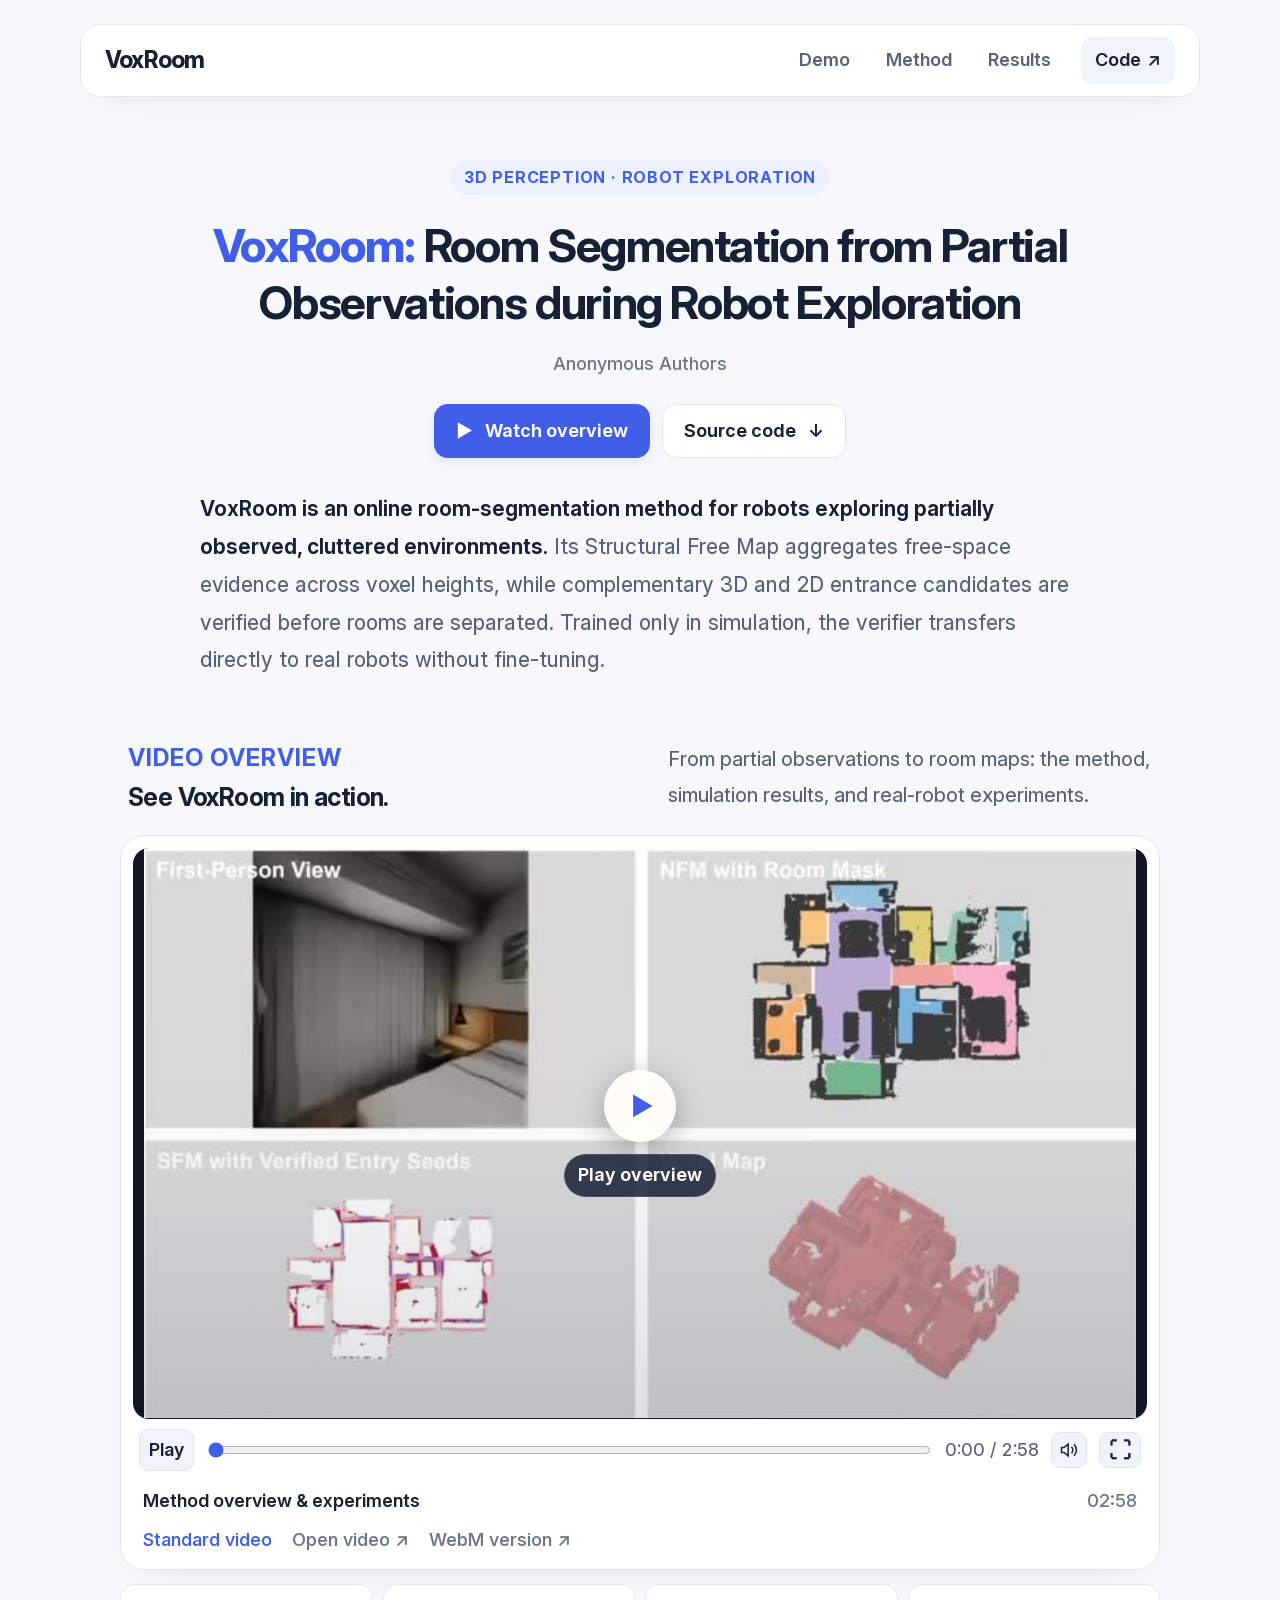
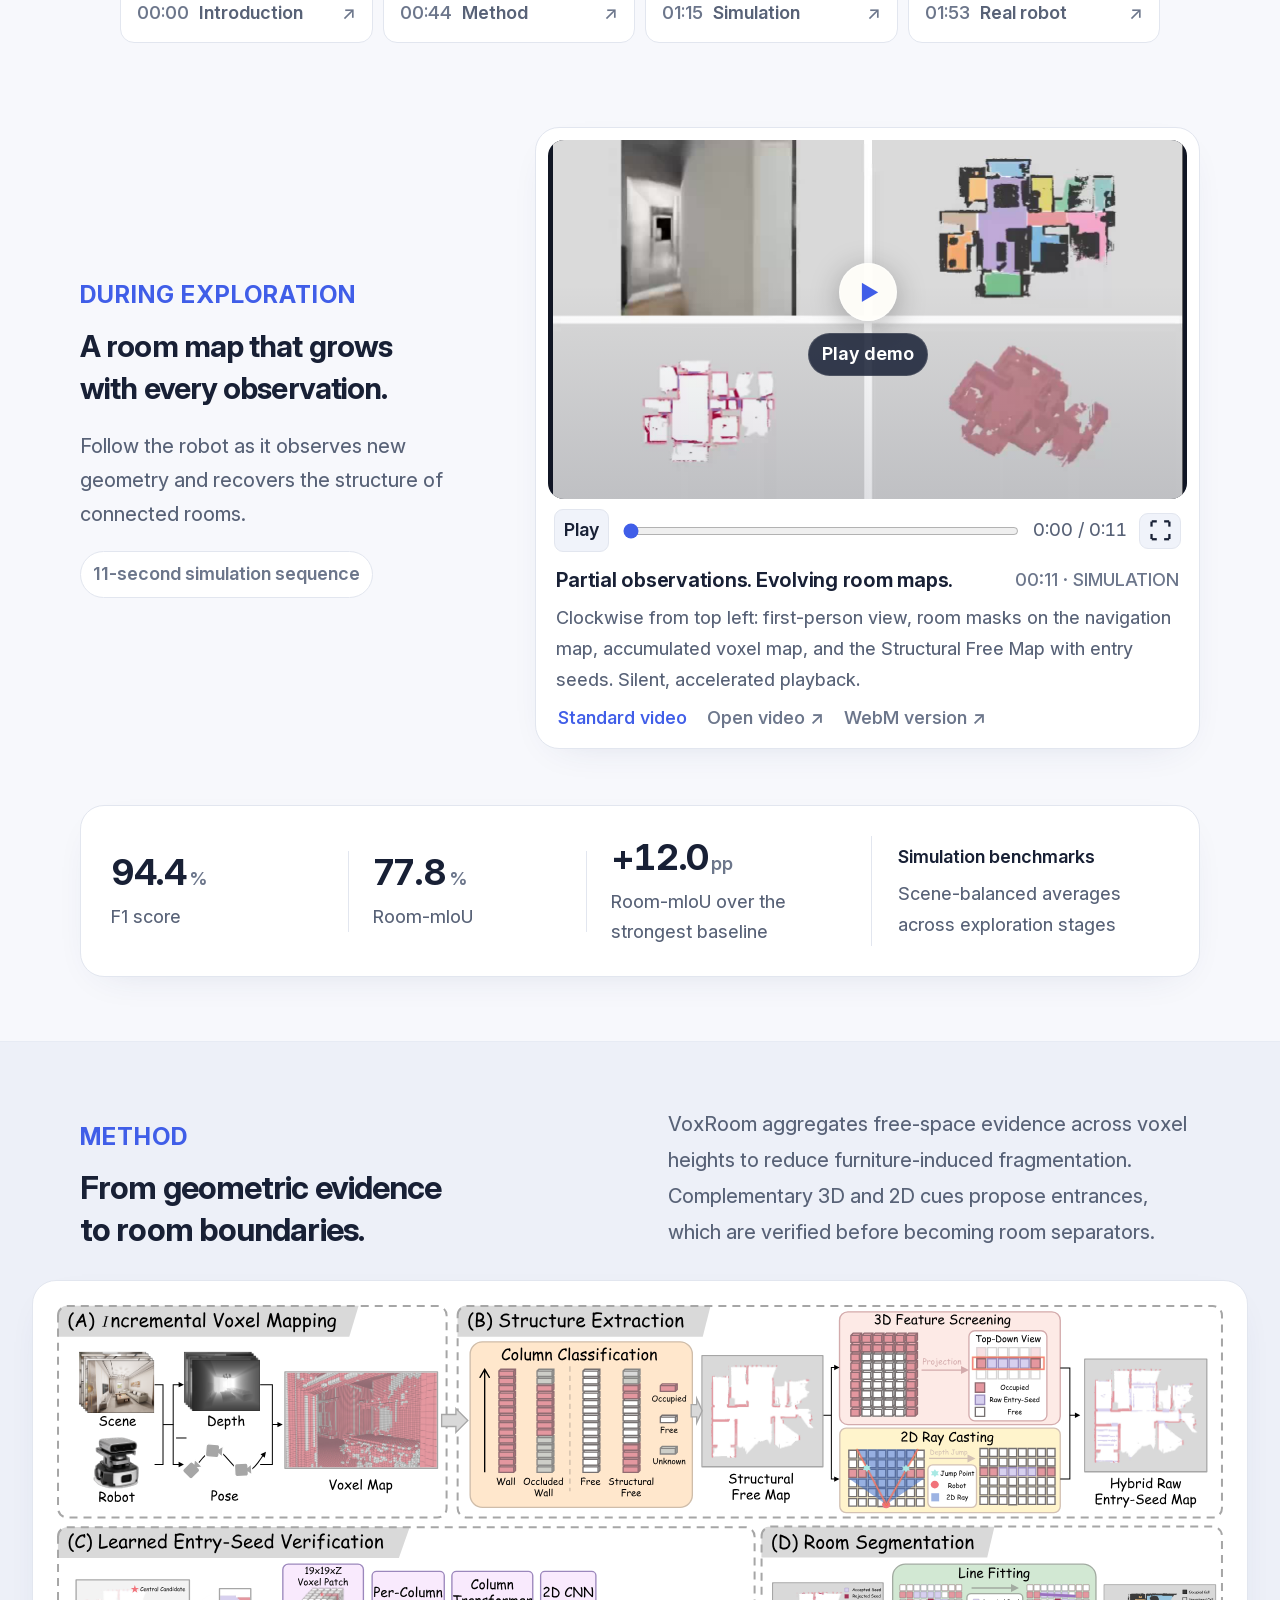
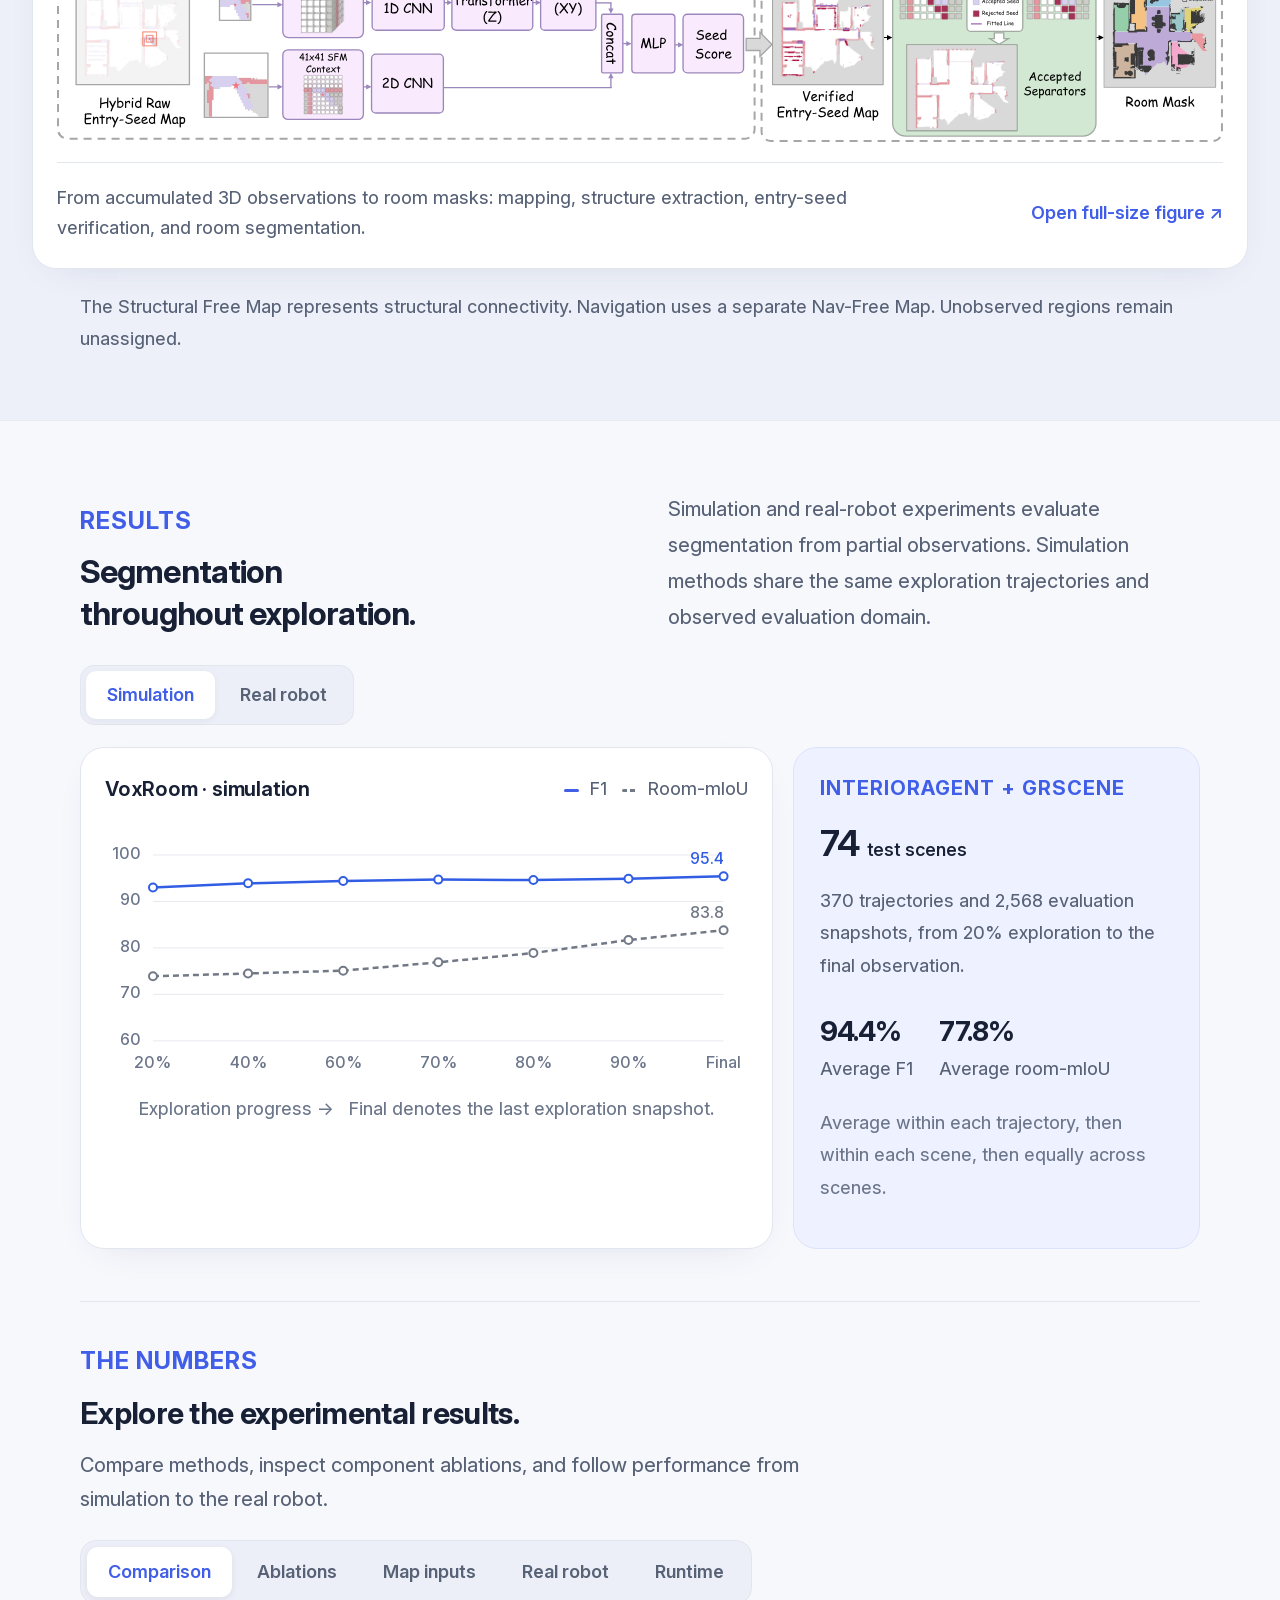
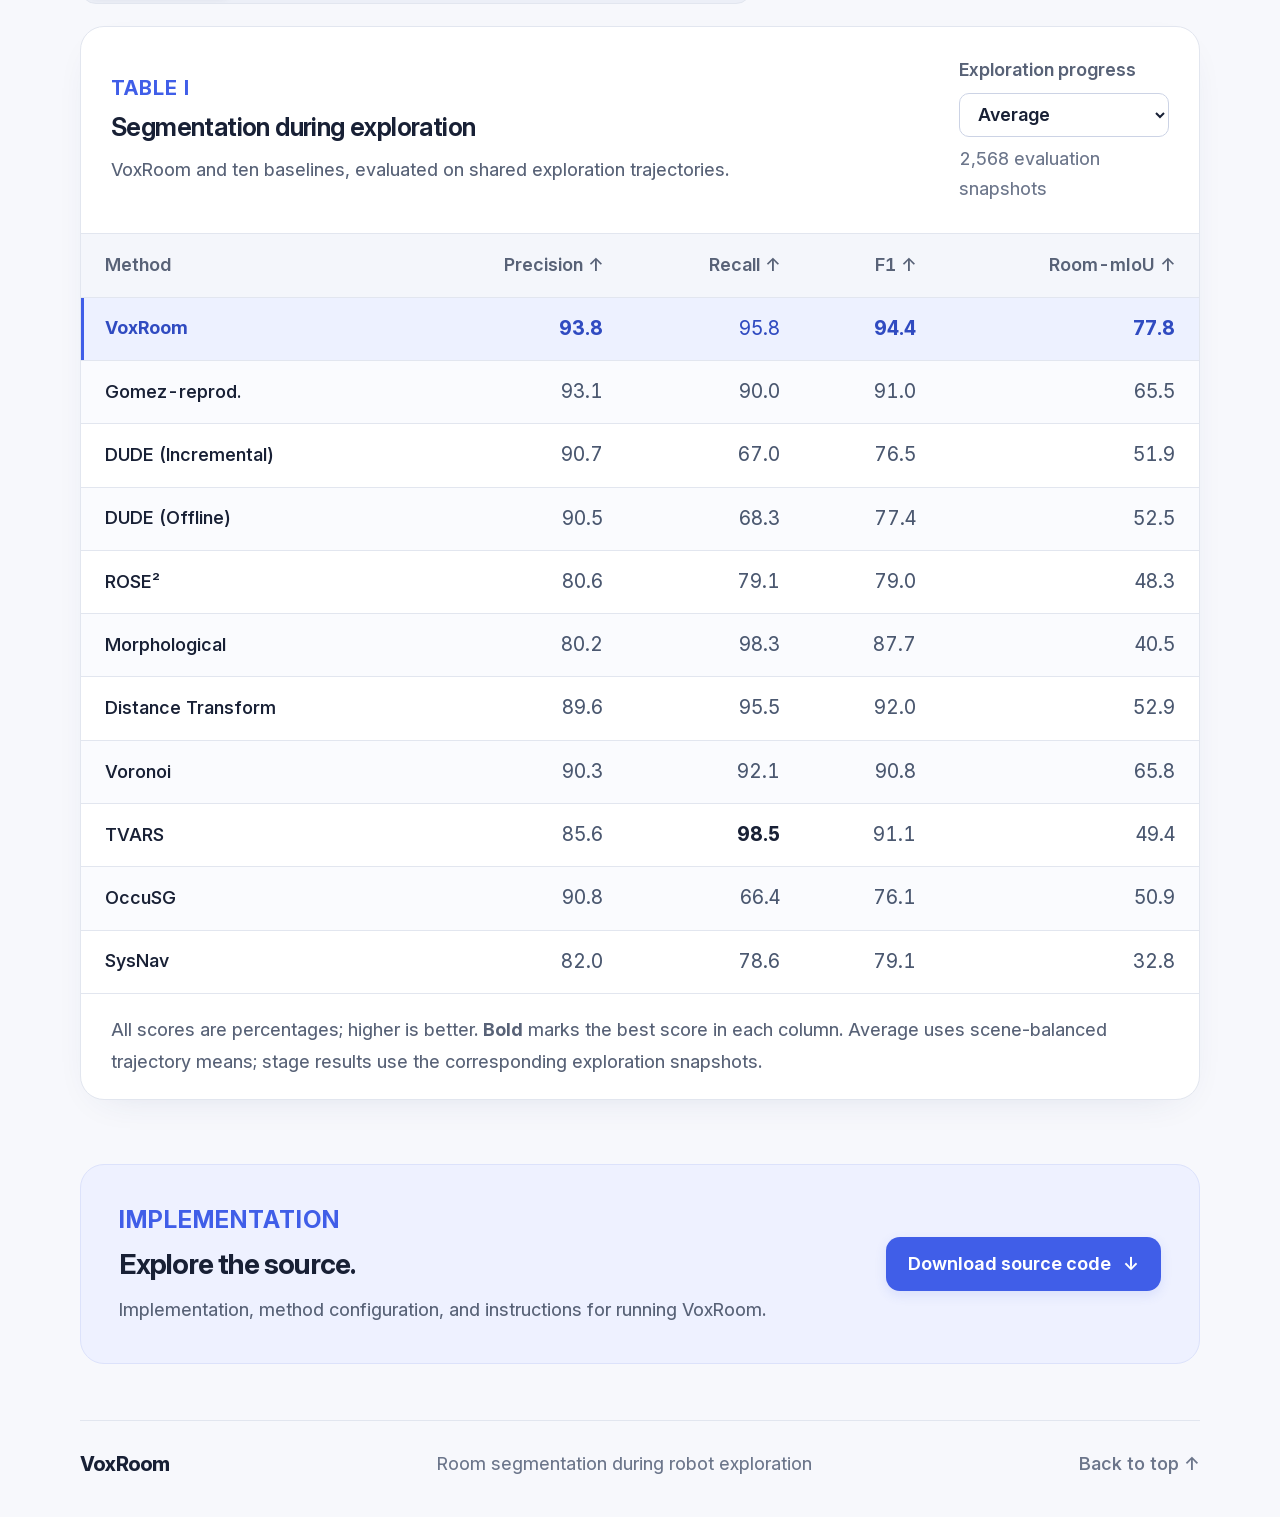
==== commit f73334bc: "Enlarge blue section headings and restore the wider navigation style" ====
--- a/site/index.html
+++ b/site/index.html
@@ -9,8 +9,8 @@
 <meta content="noindex, nofollow, noarchive" name="robots"/>
 <title>VoxRoom: Room Segmentation from Partial Observations during Robot Exploration</title>
 <link href="data:," rel="icon"/>
-<link href="styles.css?v=20260923-9" rel="stylesheet"/>
-<script defer="" src="app.js?v=20260923-9"></script>
+<link href="styles.css?v=20260923-10" rel="stylesheet"/>
+<script defer="" src="app.js?v=20260923-10"></script>
 <link as="font" crossorigin="anonymous" href="assets/fonts/InterVariable.woff2" rel="preload" type="font/woff2"/><script defer="" src="player.js?v=20260923-5"></script></head>
 <body>
 <a class="skip-link" href="#main">Skip to content</a>
@@ -24,7 +24,7 @@
 <p class="eyebrow">3D perception · Robot exploration</p>
 <h1 id="title"><span class="title-name">VoxRoom:</span> Room Segmentation from Partial Observations during Robot Exploration</h1>
 <p class="authors">Anonymous Authors</p>
-<div class="actions"><a class="button primary" data-watch="overview-video" href="#overview"><span aria-hidden="true">▶</span> Watch overview</a><a class="button secondary" download="" href="assets/voxroom-review-source.zip?v=9">Source code <span aria-hidden="true">↓</span></a></div>
+<div class="actions"><a class="button primary" data-watch="overview-video" href="#overview"><span aria-hidden="true">▶</span> Watch overview</a><a class="button secondary" download="" href="assets/voxroom-review-source.zip?v=10">Source code <span aria-hidden="true">↓</span></a></div>
 <p class="hero-description"><strong>VoxRoom is an online room-segmentation method for robots exploring partially observed, cluttered environments.</strong> Its Structural Free Map aggregates free-space evidence across voxel heights, while complementary 3D and 2D entrance candidates are verified before rooms are separated. Trained only in simulation, the verifier transfers directly to real robots without fine-tuning.</p>
 </section><section aria-labelledby="overview-title" class="section wrap overview-section" id="overview">
 <div class="section-heading overview-heading"><div><p class="eyebrow">Video overview</p><h2 id="overview-title">See VoxRoom in action.</h2></div><p id="overview-description">From partial observations to room maps: the method, simulation results, and real-robot experiments.</p></div>
@@ -133,7 +133,7 @@
 <script id="paper-comparison-data" type="application/json">{"methods":["Gomez-reprod.","DUDE (Incremental)","DUDE (Offline)","ROSE²","Morphological","Distance Transform","Voronoi","TVARS","OccuSG","SysNav","VoxRoom"],"stages":{"20%":{"snapshots":370,"metrics":["F1","Room-mIoU"],"rows":[[90.4,67.4],[80.3,55.2],[80.3,55.2],[59.9,38.2],[87.9,47.7],[87.7,53.7],[90.8,65.8],[90.2,56.8],[80.5,55.1],[74.1,41.0],[93.0,73.9]]},"40%":{"snapshots":370,"metrics":["F1","Room-mIoU"],"rows":[[91.1,66.3],[78.9,53.7],[80.0,54.3],[69.6,45.3],[85.8,39.1],[91.1,55.9],[90.1,64.5],[91.5,52.3],[78.3,51.8],[77.8,36.5],[93.9,74.5]]},"60%":{"snapshots":370,"metrics":["F1","Room-mIoU"],"rows":[[91.2,59.6],[76.2,50.6],[76.7,50.8],[80.8,47.3],[88.6,33.5],[92.0,45.5],[89.9,59.2],[90.3,42.1],[75.3,49.0],[79.3,26.0],[94.4,75.1]]},"70%":{"snapshots":370,"metrics":["F1","Room-mIoU"],"rows":[[90.6,64.5],[76.2,50.2],[76.6,51.6],[84.1,48.8],[87.4,31.4],[93.1,45.4],[89.7,61.6],[90.5,42.5],[74.4,48.7],[78.5,25.3],[94.7,76.9]]},"80%":{"snapshots":370,"metrics":["F1","Room-mIoU"],"rows":[[91.0,65.7],[76.0,51.6],[76.6,51.5],[84.9,47.2],[87.0,36.8],[92.9,51.1],[90.5,65.2],[91.0,47.9],[75.3,50.3],[79.8,26.6],[94.6,78.9]]},"90%":{"snapshots":348,"metrics":["F1","Room-mIoU"],"rows":[[91.5,66.4],[75.0,51.1],[76.4,52.2],[86.0,51.4],[87.4,41.9],[93.5,54.6],[91.7,70.0],[91.4,48.0],[75.3,50.9],[81.2,31.5],[94.9,81.7]]},"Final":{"snapshots":370,"metrics":["F1","Room-mIoU"],"rows":[[91.7,68.3],[73.1,50.4],[74.5,51.9],[88.2,59.9],[89.5,52.5],[94.3,63.8],[92.7,74.2],[92.9,55.6],[73.6,50.9],[83.1,42.2],[95.4,83.8]]},"Average":{"snapshots":2568,"metrics":["Precision","Recall","F1","Room-mIoU"],"rows":[[93.1,90.0,91.0,65.5],[90.7,67.0,76.5,51.9],[90.5,68.3,77.4,52.5],[80.6,79.1,79.0,48.3],[80.2,98.3,87.7,40.5],[89.6,95.5,92.0,52.9],[90.3,92.1,90.8,65.8],[85.6,98.5,91.1,49.4],[90.8,66.4,76.1,50.9],[82.0,78.6,79.1,32.8],[93.8,95.8,94.4,77.8]]}}}</script>
 
 </section>
-<section aria-labelledby="code-title" class="code-section wrap" id="code"><div><p class="eyebrow">Implementation</p><h2 id="code-title">Explore the source.</h2><p>Implementation, method configuration, and instructions for running VoxRoom.</p></div><a class="button primary" download="" href="assets/voxroom-review-source.zip?v=9">Download source code <span aria-hidden="true">↓</span></a></section>
+<section aria-labelledby="code-title" class="code-section wrap" id="code"><div><p class="eyebrow">Implementation</p><h2 id="code-title">Explore the source.</h2><p>Implementation, method configuration, and instructions for running VoxRoom.</p></div><a class="button primary" download="" href="assets/voxroom-review-source.zip?v=10">Download source code <span aria-hidden="true">↓</span></a></section>
 </main>
 <footer class="wrap"><span class="brand">VoxRoom</span><p>Room segmentation during robot exploration</p><a href="#">Back to top ↑</a></footer>
 </body>
--- a/site/styles.css
+++ b/site/styles.css
@@ -18,7 +18,7 @@
   --blue-light: #edf0ff;
   --radius: 24px;
   --shadow: 0 12px 40px -24px #283a7130;
-  --nav-offset: 82px;
+  --nav-offset: 112px;
   --sans: Inter, -apple-system, BlinkMacSystemFont, 'Segoe UI', Arial, sans-serif;
 }
 * { box-sizing: border-box; }
@@ -33,8 +33,7 @@
 .wrap { width: min(1120px, calc(100% - 64px)); margin-inline: auto; }
 .skip-link { position: absolute; top: -80px; left: 16px; padding: 12px 20px; border-radius: 12px; background: var(--ink); color: white; z-index: 110; }
 .skip-link:focus { top: 16px; }
-.header { position: relative; top: 10px; z-index: 100; display: flex; align-items: center; justify-content: space-between; min-height: 56px; margin-top: 14px; padding: 5px 16px; background: rgb(255 255 255 / 92%); -webkit-backdrop-filter: blur(18px); backdrop-filter: blur(18px); border: 1px solid var(--line); border-radius: 20px; box-shadow: var(--shadow); transition: transform .2s ease, box-shadow .2s, background .2s; }
-.header.wrap { width: min(820px, calc(100% - 48px)); }
+.header { position: relative; top: 16px; z-index: 100; display: flex; align-items: center; justify-content: space-between; min-height: 72px; margin-top: 24px; padding: 12px 24px; background: rgb(255 255 255 / 92%); -webkit-backdrop-filter: blur(18px); backdrop-filter: blur(18px); border: 1px solid var(--line); border-radius: 20px; box-shadow: var(--shadow); transition: transform .2s ease, box-shadow .2s, background .2s; }
 .header.navigation-ready { position: sticky; }
 .header.is-hidden { transform: translateY(calc(-100% - 32px)); pointer-events: none; }
 .nav-toggle { display: none; }
@@ -42,12 +41,12 @@
 .brand { font-size: 23px; font-weight: 750; letter-spacing: -.8px; }
 
 .header nav { display: flex; align-items: center; gap: 8px; font-size: 18px; font-weight: 600; color: var(--body); }
-.header nav a { display: flex; align-items: center; gap: 6px; min-height: 44px; padding: 4px 12px; border-radius: 10px; }
+.header nav a { display: flex; align-items: center; gap: 6px; min-height: 44px; padding: 8px 14px; border-radius: 10px; }
 .header nav a:hover { color: var(--blue); background: var(--blue-light); }
 .header nav a:last-child { margin-left: 8px; background: var(--wash); color: var(--ink); }
 .header nav a[aria-current="location"] { color: var(--blue); background: var(--blue-light); }
 .hero { text-align: center; padding: 62px 0 44px; max-width: 1040px; }
-.eyebrow { margin: 0 0 14px; color: var(--blue); font-size: 16px; line-height: 1.5; font-weight: 700; letter-spacing: 1.3px; text-transform: uppercase; }
+.eyebrow { margin: 0 0 14px; color: var(--blue); font-size: 24px; line-height: 1.4; font-weight: 700; letter-spacing: 1px; text-transform: uppercase; }
 .hero > .eyebrow { display: inline-flex; align-items: center; padding: 7px 14px; border-radius: 100px; background: var(--blue-light); letter-spacing: .8px; font-size: 16px; margin-bottom: 22px; }
 h1 { margin: 0 auto; max-width: 980px; font-size: clamp(30px, 3.7vw, 46px); line-height: 1.24; font-weight: 700; letter-spacing: -1.35px; text-wrap: balance; }
 h1 .title-name { color: var(--blue); font-weight: 750; white-space: nowrap; }
@@ -141,7 +140,7 @@
 #progress-chart text { font-family: var(--sans); font-size: 16px; font-weight: 500; }
 .chart-caption { color: var(--muted); font-size: 18px; line-height: 1.75; text-align: center; margin: 8px 0 0; }
 .results-context { border: 1px solid #dce2fb; border-radius: var(--radius); background: #eef1ff; padding: 26px; }
-.results-context > .eyebrow { font-size: 16px; letter-spacing: 1px; }
+.results-context > .eyebrow { font-size: 20px; letter-spacing: 1px; }
 .result-large { font-size: 36px; font-weight: 650; line-height: 1.3; letter-spacing: -1px; margin: 18px 0 12px; }
 .result-large span { font-size: 18px; letter-spacing: -.3px; font-weight: 550; }
 .results-context > p:not(.result-large):not(.eyebrow) { font-size: 18px; color: var(--body); line-height: 1.8; }
@@ -186,12 +185,12 @@
   .chapters button { padding: 12px; }
 }
 @media (max-width: 760px) {
-  :root { --nav-offset: 82px; }
+  :root { --nav-offset: 100px; }
   .wrap { width: calc(100% - 32px); }
-  .header { top: 8px; margin-top: 10px; min-height: 56px; padding: 5px 12px; border-radius: 16px; }
+  .header { top: 12px; margin-top: 16px; min-height: 64px; padding: 10px 16px; border-radius: 18px; }
   .brand { font-size: 21px; }
   .header nav { gap: 1px; font-size: 18px; }
-  .header nav a { padding: 4px 9px; }
+  .header nav a { padding: 7px 9px; }
   .header nav a:last-child { margin-left: 2px; }
   .hero { padding: 38px 8px 32px; }
   .hero > .eyebrow { font-size: 16px; letter-spacing: .5px; margin-bottom: 18px; }
@@ -201,7 +200,7 @@
   .button { font-size: 18px; min-height: 46px; padding: 10px 17px; border-radius: 12px; gap: 10px; }
   h2 { font-size: 27px; }
   h3 { font-size: 20px; }
-  .eyebrow { font-size: 16px; margin-bottom: 10px; }
+  .eyebrow { font-size: 20px; margin-bottom: 10px; }
   .overview-section { padding: 8px 0 36px; }
   .section-heading { grid-template-columns: 1fr; gap: 14px; margin-bottom: 24px; }
   .section-heading > p { font-size: 20px; }
@@ -311,7 +310,7 @@
 .paper-tabs button:hover { color: var(--blue); }
 .paper-panel { margin-top: 20px; background: white; border: 1px solid var(--line); border-radius: var(--radius); box-shadow: var(--shadow); overflow: hidden; }
 .paper-table-heading { display: flex; justify-content: space-between; align-items: center; gap: 32px; padding: 28px 30px; }
-.paper-table-heading .eyebrow { margin-bottom: 8px; font-size: 16px; }
+.paper-table-heading .eyebrow { margin-bottom: 8px; font-size: 20px; }
 .paper-table-heading h3 { font-size: 25px; font-weight: 650; letter-spacing: -.6px; }
 .paper-table-heading p:not(.eyebrow) { max-width: 650px; margin: 10px 0 0; font-size: 18px; color: var(--body); }
 .stage-control { flex: 0 0 210px; display: flex; flex-direction: column; gap: 7px; }
@@ -374,7 +373,6 @@
   .metrics > p { margin-top: 0; }
 }
 @media (max-width: 600px) {
-  .header.wrap { width: calc(100% - 32px); }
   .header { flex-wrap: wrap; }
   .header nav { width: 100%; justify-content: space-between; }
   .header.navigation-ready { flex-wrap: nowrap; }
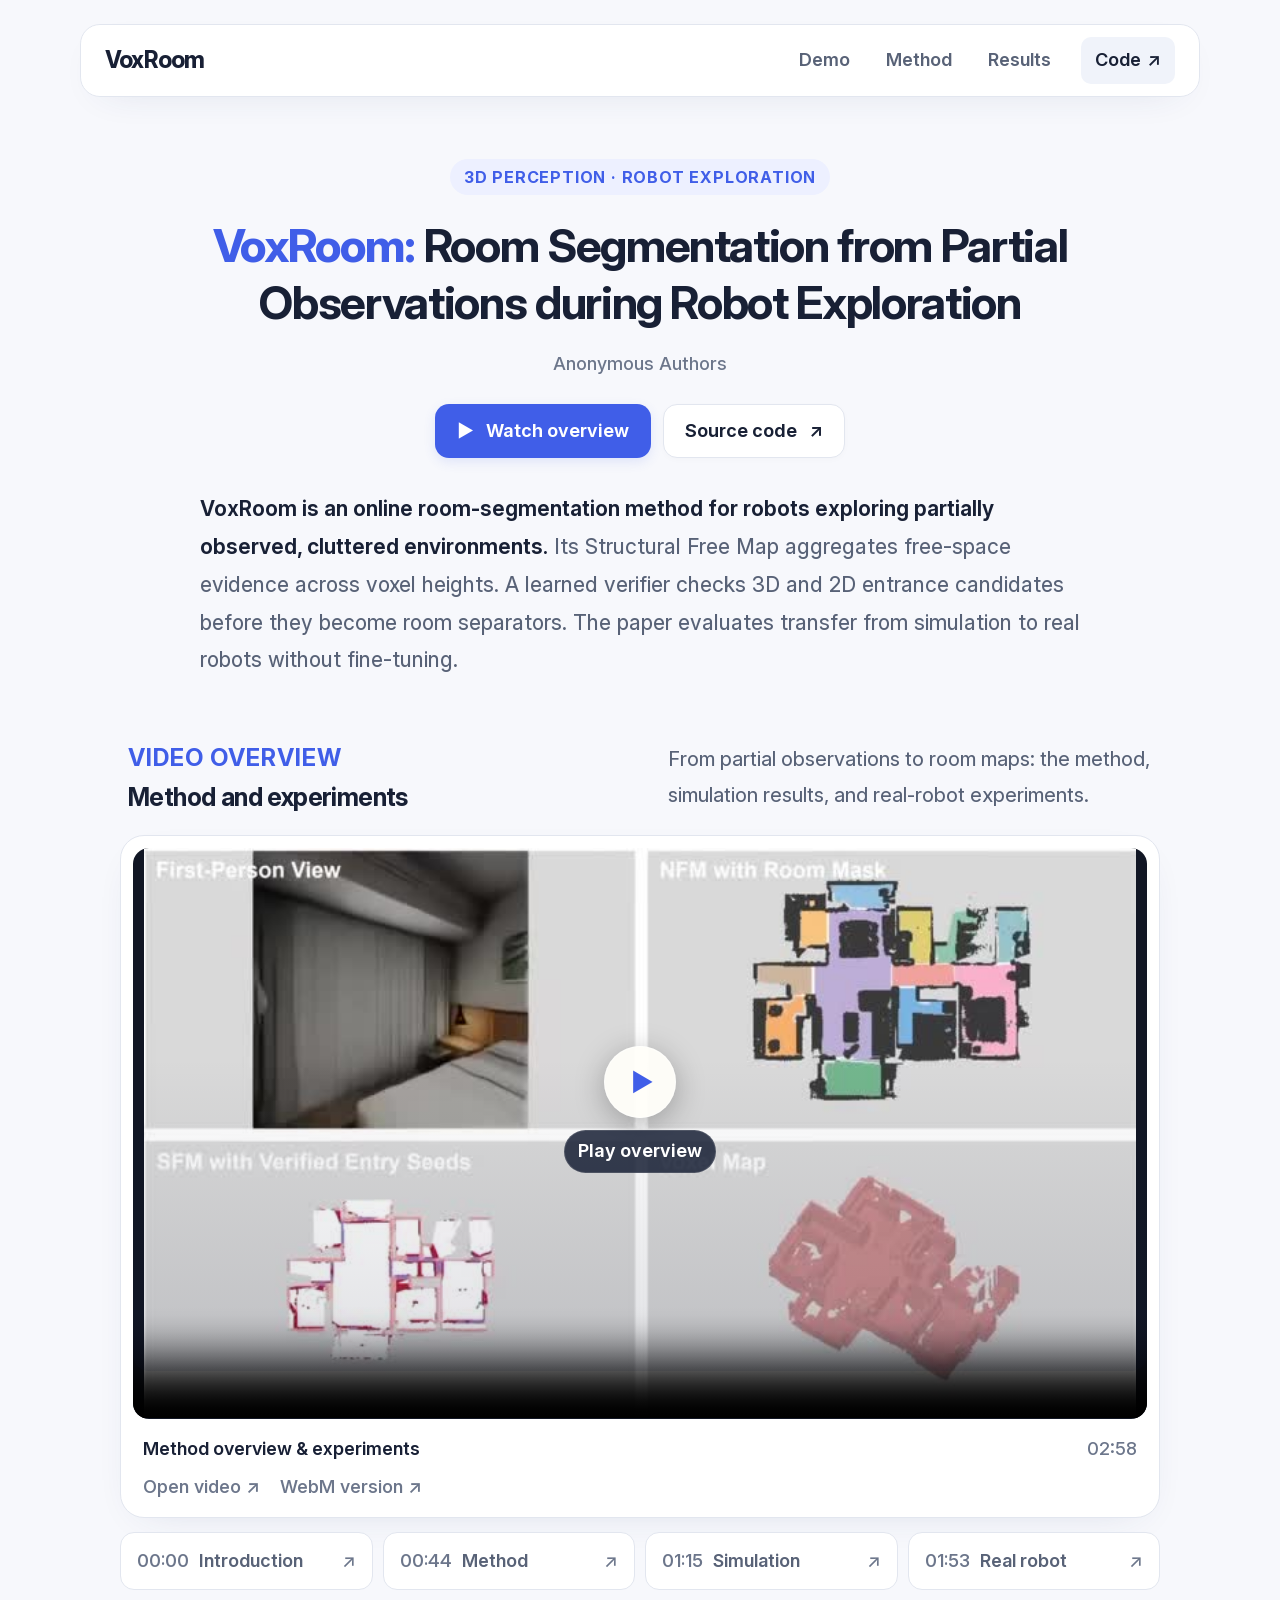
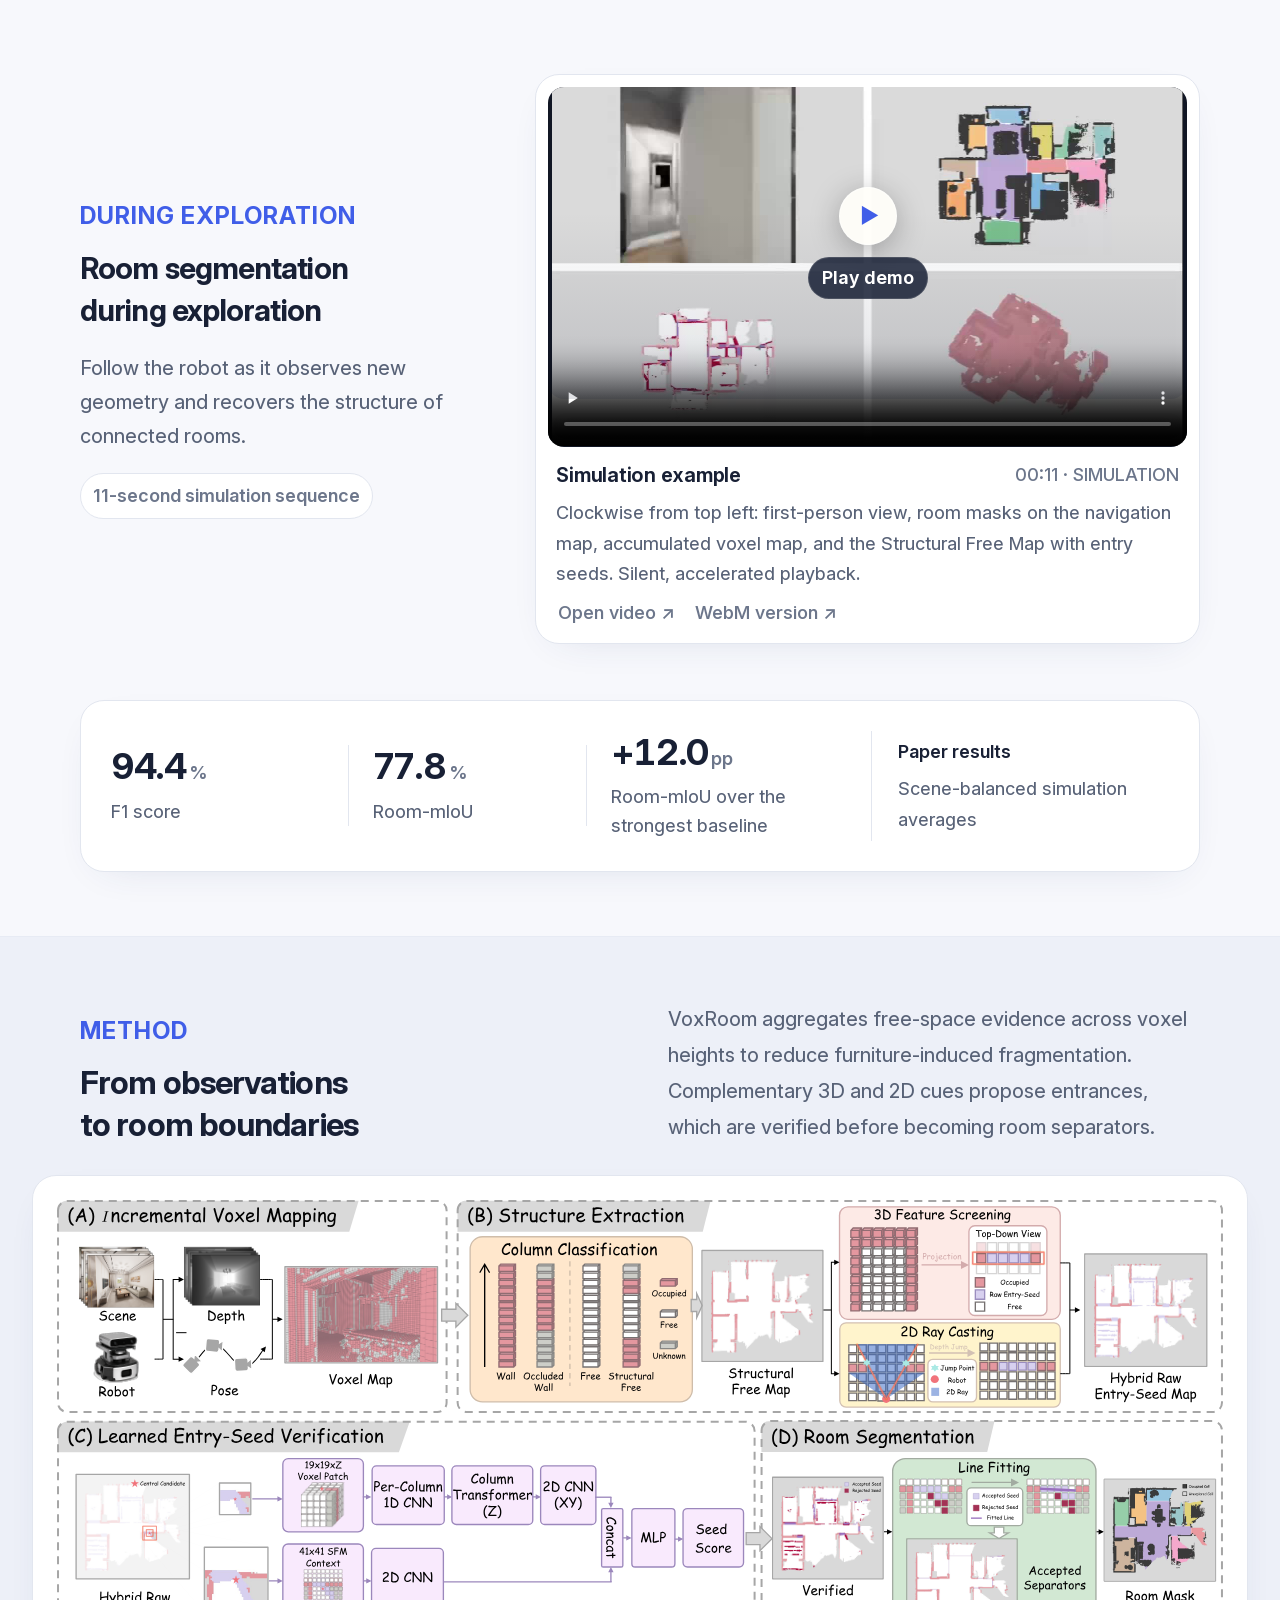
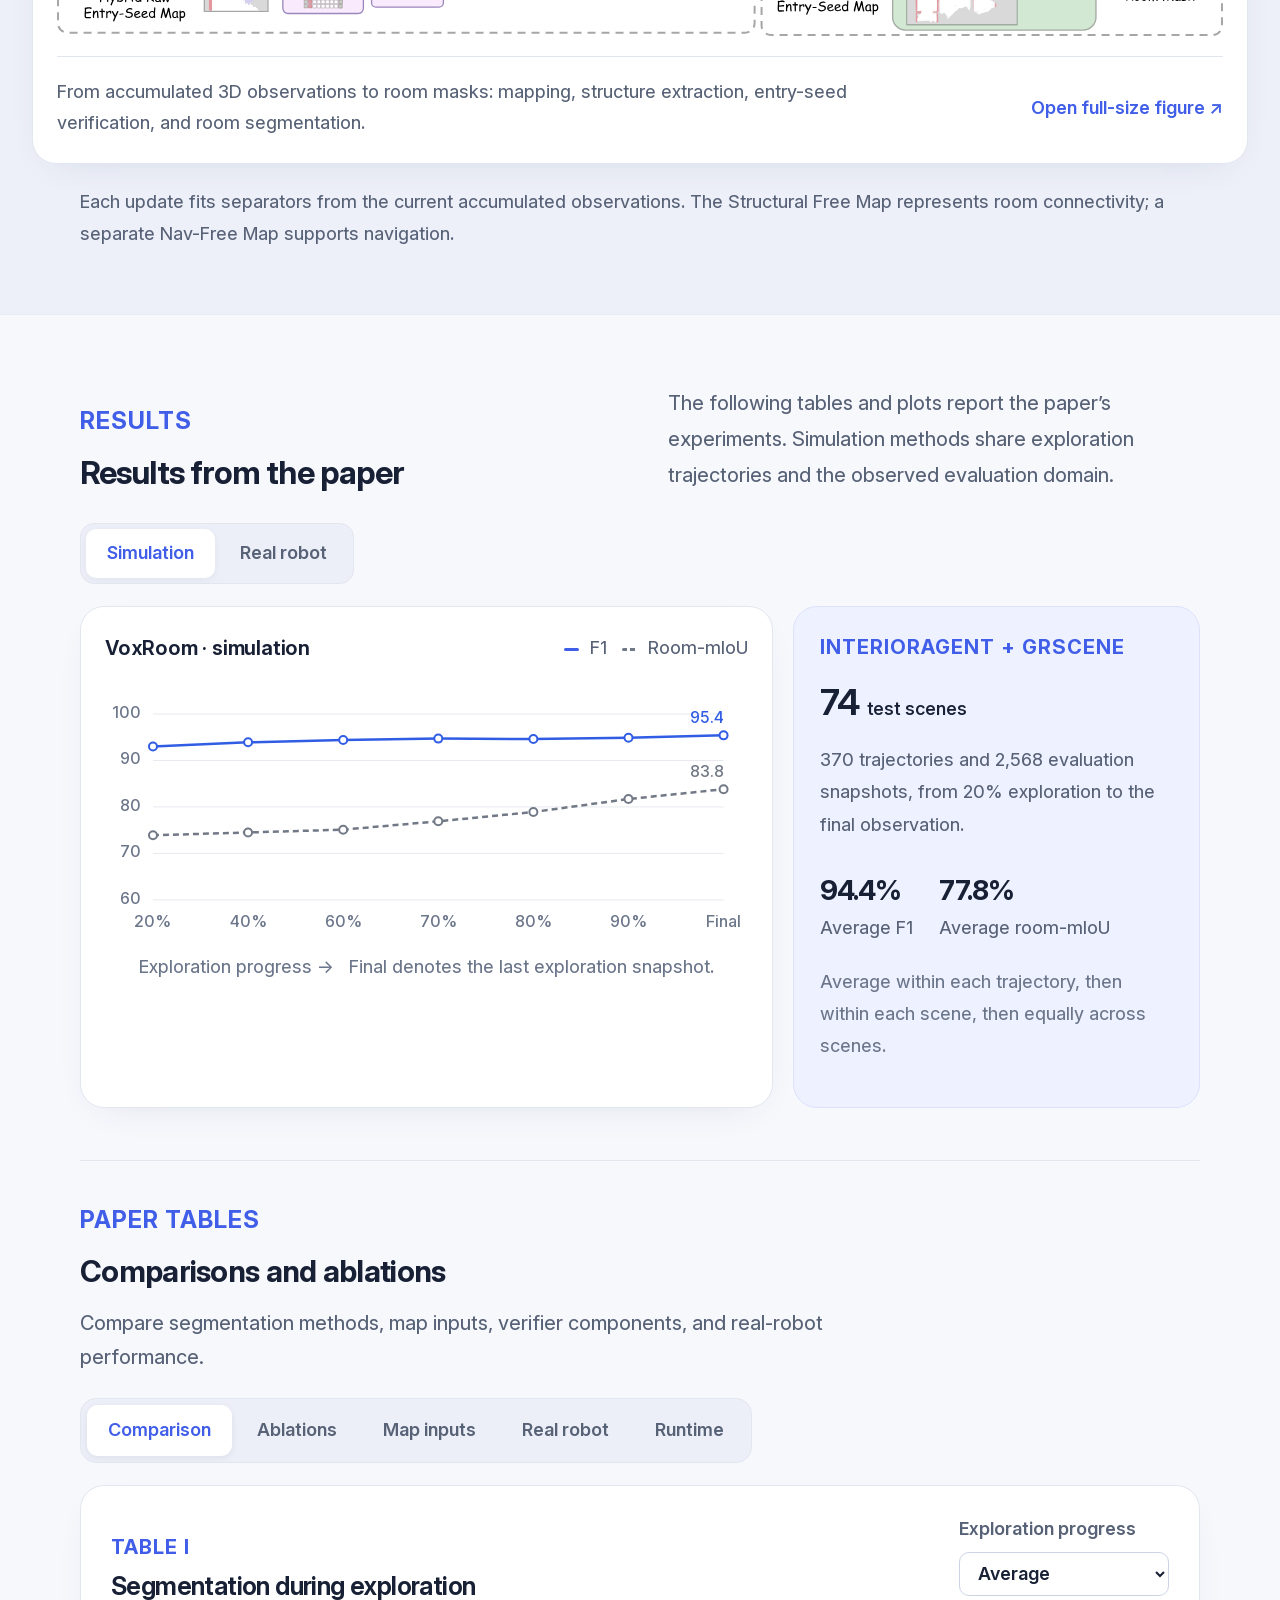
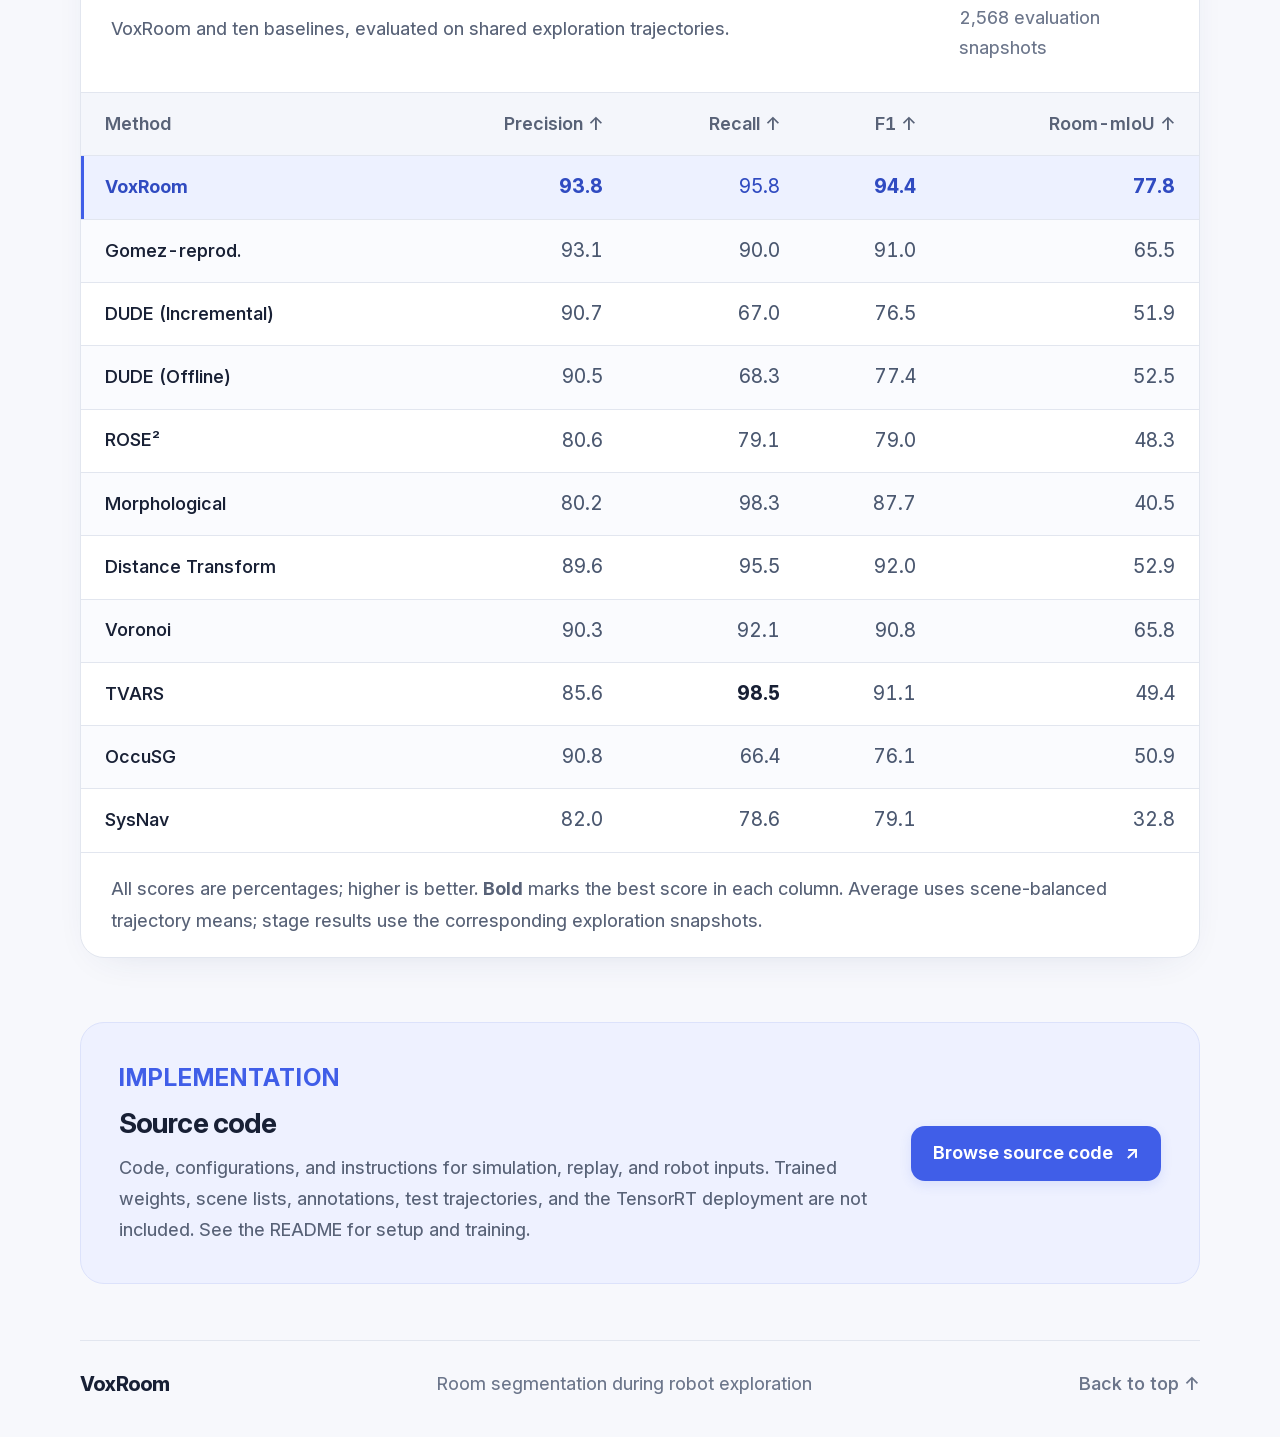
==== commit 7221960e: "Remove persistent separators and prepare anonymous review files" ====
--- a/site/index.html
+++ b/site/index.html
@@ -9,9 +9,9 @@
 <meta content="noindex, nofollow, noarchive" name="robots"/>
 <title>VoxRoom: Room Segmentation from Partial Observations during Robot Exploration</title>
 <link href="data:," rel="icon"/>
-<link href="styles.css?v=20260923-10" rel="stylesheet"/>
-<script defer="" src="app.js?v=20260923-10"></script>
-<link as="font" crossorigin="anonymous" href="assets/fonts/InterVariable.woff2" rel="preload" type="font/woff2"/><script defer="" src="player.js?v=20260923-5"></script></head>
+<link href="styles.css" rel="stylesheet"/>
+<script defer="" src="app.js"></script>
+<script defer="" src="player.js"></script></head>
 <body>
 <a class="skip-link" href="#main">Skip to content</a>
 <header class="header wrap">
@@ -24,41 +24,41 @@
 <p class="eyebrow">3D perception · Robot exploration</p>
 <h1 id="title"><span class="title-name">VoxRoom:</span> Room Segmentation from Partial Observations during Robot Exploration</h1>
 <p class="authors">Anonymous Authors</p>
-<div class="actions"><a class="button primary" data-watch="overview-video" href="#overview"><span aria-hidden="true">▶</span> Watch overview</a><a class="button secondary" download="" href="assets/voxroom-review-source.zip?v=10">Source code <span aria-hidden="true">↓</span></a></div>
-<p class="hero-description"><strong>VoxRoom is an online room-segmentation method for robots exploring partially observed, cluttered environments.</strong> Its Structural Free Map aggregates free-space evidence across voxel heights, while complementary 3D and 2D entrance candidates are verified before rooms are separated. Trained only in simulation, the verifier transfers directly to real robots without fine-tuning.</p>
+<div class="actions"><a class="button primary" data-watch="overview-video" href="#overview"><span aria-hidden="true">▶</span> Watch overview</a><a class="button secondary" data-source-code="" href="../README.md">Source code <span aria-hidden="true">↗</span></a></div>
+<p class="hero-description"><strong>VoxRoom is an online room-segmentation method for robots exploring partially observed, cluttered environments.</strong> Its Structural Free Map aggregates free-space evidence across voxel heights. A learned verifier checks 3D and 2D entrance candidates before they become room separators. The paper evaluates transfer from simulation to real robots without fine-tuning.</p>
 </section><section aria-labelledby="overview-title" class="section wrap overview-section" id="overview">
-<div class="section-heading overview-heading"><div><p class="eyebrow">Video overview</p><h2 id="overview-title">See VoxRoom in action.</h2></div><p id="overview-description">From partial observations to room maps: the method, simulation results, and real-robot experiments.</p></div>
-<figure class="video-card video-main"><div class="video-frame"><video aria-describedby="overview-description" aria-label="VoxRoom method and experiments overview with audio and embedded English subtitles" controls="" data-duration="178.083333" data-playback="assets/playback/overview/manifest.json" id="overview-video" data-audio="assets/overview-audio.m4a?v=5" playsinline="" poster="assets/overview-poster.jpg" preload="none"><source src="assets/overview.mp4?v=5" type="video/mp4"/><source src="assets/overview-vp9.webm?v=5" type="video/webm"/>Your browser cannot play this video. Use the video links below.</video><button aria-controls="overview-video" aria-label="Play VoxRoom overview" class="video-play" hidden="" type="button"><span aria-hidden="true" class="play-icon">▶</span><span class="play-label">Play overview</span></button></div><figcaption><span>Method overview &amp; experiments</span><span class="duration">02:58</span></figcaption><p aria-live="polite" class="video-status" hidden="" role="status"></p><div class="video-links"><a href="assets/overview.mp4?v=5" rel="noopener" target="_blank">Open video ↗</a><a href="assets/overview-vp9.webm?v=5" rel="noopener" target="_blank">WebM version ↗</a></div></figure>
+<div class="section-heading overview-heading"><div><p class="eyebrow">Video overview</p><h2 id="overview-title">Method and experiments</h2></div><p id="overview-description">From partial observations to room maps: the method, simulation results, and real-robot experiments.</p></div>
+<figure class="video-card video-main"><div class="video-frame"><video aria-describedby="overview-description" aria-label="VoxRoom method and experiments overview with audio and embedded English subtitles" controls="" id="overview-video" playsinline="" poster="assets/overview-poster.jpg" preload="none"><source src="assets/overview.mp4" type="video/mp4"/><source src="assets/overview-vp9.webm" type="video/webm"/>Your browser cannot play this video. Use the video links below.</video><button aria-controls="overview-video" aria-label="Play VoxRoom overview" class="video-play" hidden="" type="button"><span aria-hidden="true" class="play-icon">▶</span><span class="play-label">Play overview</span></button></div><figcaption><span>Method overview &amp; experiments</span><span class="duration">02:58</span></figcaption><p aria-live="polite" class="video-status" hidden="" role="status"></p><div class="video-links"><a href="assets/overview.mp4" rel="noopener" target="_blank">Open video ↗</a><a href="assets/overview-vp9.webm" rel="noopener" target="_blank">WebM version ↗</a></div></figure>
 <div aria-label="Overview video chapters" class="chapters"><button data-seek="0" type="button"><span>00:00</span> Introduction <b aria-hidden="true">↗</b></button><button data-seek="44" type="button"><span>00:44</span> Method <b aria-hidden="true">↗</b></button><button data-seek="75" type="button"><span>01:15</span> Simulation <b aria-hidden="true">↗</b></button><button data-seek="113" type="button"><span>01:53</span> Real robot <b aria-hidden="true">↗</b></button></div></section>
-<section aria-labelledby="demos-title" class="demo-section wrap" id="demos"><div class="demo-copy"><p class="eyebrow">During exploration</p><h2>A room map that grows with every observation.</h2><p>Follow the robot as it observes new geometry and recovers the structure of connected rooms.</p><span class="demo-tag">11-second simulation sequence</span></div>
+<section aria-labelledby="demos-title" class="demo-section wrap" id="demos"><div class="demo-copy"><p class="eyebrow">During exploration</p><h2>Room segmentation during exploration</h2><p>Follow the robot as it observes new geometry and recovers the structure of connected rooms.</p><span class="demo-tag">11-second simulation sequence</span></div>
 <figure class="video-card video-short featured-video">
 <div class="video-frame">
-<video aria-describedby="exploration-description" aria-label="Simulation exploration sequence, silent" controls="" data-duration="11.033333" data-playback="assets/playback/exploration/manifest.json" id="exploration-video" loop="" muted="" playsinline="" poster="assets/exploration-poster.jpg" preload="none"><source src="assets/exploration.mp4?v=5" type="video/mp4"/><source src="assets/exploration-vp9.webm" type="video/webm"/>Your browser cannot play this video. Use the video links below.</video>
+<video aria-describedby="exploration-description" aria-label="Simulation exploration sequence, silent" controls="" id="exploration-video" loop="" muted="" playsinline="" poster="assets/exploration-poster.jpg" preload="none"><source src="assets/exploration.mp4" type="video/mp4"/><source src="assets/exploration-vp9.webm" type="video/webm"/>Your browser cannot play this video. Use the video links below.</video>
 <button aria-controls="exploration-video" aria-label="Play exploration video" class="video-play" hidden="" type="button"><span aria-hidden="true" class="play-icon">▶</span><span class="play-label">Play demo</span></button></div>
-<figcaption><div><h2 id="demos-title">Partial observations. Evolving room maps.</h2></div><span class="duration">00:11 · SIMULATION</span></figcaption>
+<figcaption><div><h2 id="demos-title">Simulation example</h2></div><span class="duration">00:11 · SIMULATION</span></figcaption>
 <p id="exploration-description">Clockwise from top left: first-person view, room masks on the navigation map, accumulated voxel map, and the Structural Free Map with entry seeds. Silent, accelerated playback.</p>
-<p aria-live="polite" class="video-status" hidden="" role="status"></p><div class="video-links"><a href="assets/exploration.mp4?v=5" rel="noopener" target="_blank">Open video ↗</a><a href="assets/exploration-vp9.webm" rel="noopener" target="_blank">WebM version ↗</a></div></figure>
+<p aria-live="polite" class="video-status" hidden="" role="status"></p><div class="video-links"><a href="assets/exploration.mp4" rel="noopener" target="_blank">Open video ↗</a><a href="assets/exploration-vp9.webm" rel="noopener" target="_blank">WebM version ↗</a></div></figure>
 </section>
 <section aria-label="Simulation segmentation results" class="metrics wrap">
 <div class="metric"><strong>94.4<span>%</span></strong><span>F1 score</span></div>
 <div class="metric"><strong>77.8<span>%</span></strong><span>Room-mIoU</span></div>
 <div class="metric"><strong>+12.0<span>pp</span></strong><span>Room-mIoU over the strongest baseline</span></div>
-<p>Simulation benchmarks<span>Scene-balanced averages across exploration stages</span></p>
+<p>Paper results<span>Scene-balanced simulation averages</span></p>
 </section>
 <section aria-labelledby="method-title" class="method-band" id="method">
 <div class="section wrap method-wrap">
-<div class="section-heading"><div><p class="eyebrow">Method</p><h2 id="method-title">From geometric evidence<br/>to room boundaries.</h2></div><p>VoxRoom aggregates free-space evidence across voxel heights to reduce furniture-induced fragmentation. Complementary 3D and 2D cues propose entrances, which are verified before becoming room separators.</p></div>
+<div class="section-heading"><div><p class="eyebrow">Method</p><h2 id="method-title">From observations<br/>to room boundaries</h2></div><p>VoxRoom aggregates free-space evidence across voxel heights to reduce furniture-induced fragmentation. Complementary 3D and 2D cues propose entrances, which are verified before becoming room separators.</p></div>
 <figure class="pipeline-figure">
 <a class="pipeline-image-link" href="assets/pipeline.svg" target="_blank" rel="noopener" aria-label="Open the full-size VoxRoom pipeline diagram">
 <img src="assets/pipeline.svg" width="3007" height="1125" loading="lazy" decoding="async" alt="VoxRoom pipeline: incremental voxel mapping; structure extraction with column classification, 3D feature screening and 2D ray casting; learned entry-seed verification using voxel and SFM context; and room segmentation by fitting separators."/>
 </a>
 <figcaption><p>From accumulated 3D observations to room masks: mapping, structure extraction, entry-seed verification, and room segmentation.</p><a href="assets/pipeline.svg" target="_blank" rel="noopener">Open full-size figure <span aria-hidden="true">↗</span></a></figcaption>
 </figure>
-<p class="method-footnote">The Structural Free Map represents structural connectivity. Navigation uses a separate Nav-Free Map. Unobserved regions remain unassigned.</p>
+<p class="method-footnote">Each update fits separators from the current accumulated observations. The Structural Free Map represents room connectivity; a separate Nav-Free Map supports navigation.</p>
 </div>
 </section>
 <section aria-labelledby="results-title" class="section wrap" id="results">
-<div class="section-heading"><div><p class="eyebrow">Results</p><h2 id="results-title">Segmentation throughout exploration.</h2></div><p>Simulation and real-robot experiments evaluate segmentation from partial observations. Simulation methods share the same exploration trajectories and observed evaluation domain.</p></div>
+<div class="section-heading"><div><p class="eyebrow">Results</p><h2 id="results-title">Results from the paper</h2></div><p>The following tables and plots report the paper’s experiments. Simulation methods share exploration trajectories and the observed evaluation domain.</p></div>
 <div aria-label="Choose result setting" class="result-tabs" role="group"><button aria-pressed="true" data-setting="simulation" type="button">Simulation</button><button aria-pressed="false" data-setting="robot" type="button">Real robot</button></div>
 <div class="results-layout">
 <div class="chart-panel">
@@ -75,7 +75,7 @@
 </div>
 </div>
 <div class="paper-results" id="paper-results">
-<div class="paper-results-intro"><p class="eyebrow">The numbers</p><h3>Explore the experimental results.</h3><p>Compare methods, inspect component ablations, and follow performance from simulation to the real robot.</p></div>
+<div class="paper-results-intro"><p class="eyebrow">Paper tables</p><h3>Comparisons and ablations</h3><p>Compare segmentation methods, map inputs, verifier components, and real-robot performance.</p></div>
 <div class="paper-tabs" role="tablist" aria-label="Experimental result tables"><button type="button" role="tab" id="tab-comparison" aria-controls="panel-comparison" aria-selected="true" tabindex="0" data-paper-tab="comparison">Comparison</button><button type="button" role="tab" id="tab-ablations" aria-controls="panel-ablations" aria-selected="false" tabindex="-1" data-paper-tab="ablations">Ablations</button><button type="button" role="tab" id="tab-planar" aria-controls="panel-planar" aria-selected="false" tabindex="-1" data-paper-tab="planar">Map inputs</button><button type="button" role="tab" id="tab-robot" aria-controls="panel-robot" aria-selected="false" tabindex="-1" data-paper-tab="robot">Real robot</button><button type="button" role="tab" id="tab-runtime" aria-controls="panel-runtime" aria-selected="false" tabindex="-1" data-paper-tab="runtime">Runtime</button></div>
 <section class="paper-panel" id="panel-comparison" role="tabpanel" aria-labelledby="tab-comparison">
 <div class="paper-table-heading"><div><p class="eyebrow">Table I</p><h3>Segmentation during exploration</h3><p>VoxRoom and ten baselines, evaluated on shared exploration trajectories.</p></div><div class="stage-control"><label for="comparison-stage">Exploration progress</label><select id="comparison-stage"><option>Average</option><option>20%</option><option>40%</option><option>60%</option><option>70%</option><option>80%</option><option>90%</option><option>Final</option></select><span id="comparison-snapshots" aria-live="polite">2,568 evaluation snapshots</span></div></div>
@@ -92,7 +92,7 @@
 <tr><th scope="row">SysNav</th><td>82.0</td><td>78.6</td><td>79.1</td><td>32.8</td></tr></tbody></table></div>
 <p class="table-note">All scores are percentages; higher is better. <strong>Bold</strong> marks the best score in each column. Average uses scene-balanced trajectory means; stage results use the corresponding exploration snapshots.</p>
 </section><section class="paper-panel" id="panel-ablations" role="tabpanel" aria-labelledby="tab-ablations">
-<div class="paper-table-heading"><div><p class="eyebrow">Table II</p><h3>What each component contributes</h3><p>Seven ablations isolate candidate generation, verification, and planar context.</p></div></div>
+<div class="paper-table-heading"><div><p class="eyebrow">Table II</p><h3>Component ablations</h3><p>Seven ablations isolate candidate generation, verification, and planar context.</p></div></div>
 <div class="table-scroll" role="region" aria-label="Table II. Component ablations (%)" tabindex="0"><table id="ablation-table" class="paper-table "><caption class="sr-only">Table II. Component ablations (%)</caption><thead><tr><th scope="col">Configuration</th><th scope="col">Precision <span aria-label="higher is better">↑</span></th><th scope="col">Recall <span aria-label="higher is better">↑</span></th><th scope="col">F1 <span aria-label="higher is better">↑</span></th><th scope="col">Room-mIoU <span aria-label="higher is better">↑</span></th></tr></thead><tbody><tr class="highlight"><th scope="row">Full model</th><td><strong>93.8</strong></td><td>95.8</td><td>94.4</td><td><strong>77.8</strong></td></tr>
 <tr><th scope="row"><span class="row-id">A1</span>Without 2D candidates</th><td>91.4</td><td>97.4</td><td>93.8</td><td>69.1</td></tr>
 <tr><th scope="row"><span class="row-id">A2</span>Without 3D candidates</th><td>87.0</td><td>98.8</td><td>92.0</td><td>51.8</td></tr>
@@ -110,7 +110,7 @@
 <tr><th scope="row">Voronoi</th><td>69.9</td><td class="sfm-column"><strong>90.8</strong></td><td>39.1</td><td class="sfm-column"><strong>65.8</strong></td></tr></tbody></table></div>
 <p class="table-note">NFM: Nav-Free Map. SFM: Structural Free Map. All values are stage-averaged percentages; higher is better. SFM improves both metrics for every method shown.</p>
 </section><section class="paper-panel" id="panel-robot" role="tabpanel" aria-labelledby="tab-robot">
-<div class="paper-table-heading"><div><p class="eyebrow">Table IV</p><h3>From simulation to real apartments</h3><p>Nine independent runs in five apartments, with no real-world fine-tuning.</p></div></div>
+<div class="paper-table-heading"><div><p class="eyebrow">Table IV</p><h3>Real-robot experiments</h3><p>Nine independent runs in five apartments, with no real-world fine-tuning.</p></div></div>
 <div class="table-scroll" role="region" aria-label="Table IV. Real-robot segmentation performance (%)" tabindex="0"><table id="robot-table" class="paper-table "><caption class="sr-only">Table IV. Real-robot segmentation performance (%)</caption><thead><tr><th scope="col">Progress</th><th scope="col">Precision <span aria-label="higher is better">↑</span></th><th scope="col">Recall <span aria-label="higher is better">↑</span></th><th scope="col">F1 <span aria-label="higher is better">↑</span></th><th scope="col">Room-mIoU <span aria-label="higher is better">↑</span></th></tr></thead><tbody><tr><th scope="row">20%</th><td>97.4</td><td>91.8</td><td>94.5</td><td>85.7</td></tr>
 <tr><th scope="row">40%</th><td>97.3</td><td>92.3</td><td>94.7</td><td>87.5</td></tr>
 <tr><th scope="row">60%</th><td>94.5</td><td>93.3</td><td>93.9</td><td>66.8</td></tr>
@@ -121,19 +121,19 @@
 <tr class="highlight"><th scope="row">Average</th><td>96.4</td><td>94.1</td><td>95.2</td><td>78.7</td></tr></tbody></table></div>
 <p class="table-note">Scores are percentages, averaged equally across the nine runs at each stage. Average combines the seven evaluation stages.</p>
 </section><section class="paper-panel" id="panel-runtime" role="tabpanel" aria-labelledby="tab-runtime">
-<div class="paper-table-heading"><div><p class="eyebrow">Table V</p><h3>Onboard processing time</h3><p>Mean module runtimes across all nine real-robot runs.</p></div><div class="runtime-summary"><strong>821.5 <span>ms</span></strong><span>Core pipeline · 0.5 Hz updates</span></div></div>
+<div class="paper-table-heading"><div><p class="eyebrow">Table V</p><h3>Onboard processing time</h3><p>Paper timings on an RTX 4070 Laptop GPU across nine runs.</p></div><div class="runtime-summary"><strong>821.5 <span>ms</span></strong><span>Core pipeline · 0.5 Hz updates</span></div></div>
 <div class="table-scroll" role="region" aria-label="Table V. Mean onboard module runtimes in milliseconds" tabindex="0"><table id="runtime-table" class="paper-table runtime-table"><caption class="sr-only">Table V. Mean onboard module runtimes in milliseconds</caption><thead><tr><th scope="col">Module</th><th scope="col">Time <span>(ms)</span></th></tr></thead><tbody><tr><th scope="row">FAST-LIO2 to Voxel Map (incl. publishing)</th><td>54.5</td></tr>
 <tr><th scope="row">Column Classification and 3D Feature Screening</th><td>137.0</td></tr>
 <tr><th scope="row">2D Ray Casting</th><td>42.5</td></tr>
 <tr><th scope="row">Entry-Seed Verification (TensorRT FP16)</th><td>355.1</td></tr>
 <tr><th scope="row">Room Segmentation and room-attribute processing</th><td>286.9</td></tr>
 <tr class="highlight runtime-total"><th scope="row">VoxRoom core total (excl. mapping)</th><td>821.5</td></tr></tbody></table></div>
-<p class="table-note">The core total excludes FAST-LIO2-to-voxel-map processing. Verification includes data preparation, feature reuse, and candidate filtering. These are average runtimes, rather than worst-case latency.</p>
+<p class="table-note">The core total excludes mapping. Verification includes data preparation, feature reuse, and candidate filtering. The paper uses TensorRT FP16; this release provides PyTorch inference.</p>
 </section></div>
 <script id="paper-comparison-data" type="application/json">{"methods":["Gomez-reprod.","DUDE (Incremental)","DUDE (Offline)","ROSE²","Morphological","Distance Transform","Voronoi","TVARS","OccuSG","SysNav","VoxRoom"],"stages":{"20%":{"snapshots":370,"metrics":["F1","Room-mIoU"],"rows":[[90.4,67.4],[80.3,55.2],[80.3,55.2],[59.9,38.2],[87.9,47.7],[87.7,53.7],[90.8,65.8],[90.2,56.8],[80.5,55.1],[74.1,41.0],[93.0,73.9]]},"40%":{"snapshots":370,"metrics":["F1","Room-mIoU"],"rows":[[91.1,66.3],[78.9,53.7],[80.0,54.3],[69.6,45.3],[85.8,39.1],[91.1,55.9],[90.1,64.5],[91.5,52.3],[78.3,51.8],[77.8,36.5],[93.9,74.5]]},"60%":{"snapshots":370,"metrics":["F1","Room-mIoU"],"rows":[[91.2,59.6],[76.2,50.6],[76.7,50.8],[80.8,47.3],[88.6,33.5],[92.0,45.5],[89.9,59.2],[90.3,42.1],[75.3,49.0],[79.3,26.0],[94.4,75.1]]},"70%":{"snapshots":370,"metrics":["F1","Room-mIoU"],"rows":[[90.6,64.5],[76.2,50.2],[76.6,51.6],[84.1,48.8],[87.4,31.4],[93.1,45.4],[89.7,61.6],[90.5,42.5],[74.4,48.7],[78.5,25.3],[94.7,76.9]]},"80%":{"snapshots":370,"metrics":["F1","Room-mIoU"],"rows":[[91.0,65.7],[76.0,51.6],[76.6,51.5],[84.9,47.2],[87.0,36.8],[92.9,51.1],[90.5,65.2],[91.0,47.9],[75.3,50.3],[79.8,26.6],[94.6,78.9]]},"90%":{"snapshots":348,"metrics":["F1","Room-mIoU"],"rows":[[91.5,66.4],[75.0,51.1],[76.4,52.2],[86.0,51.4],[87.4,41.9],[93.5,54.6],[91.7,70.0],[91.4,48.0],[75.3,50.9],[81.2,31.5],[94.9,81.7]]},"Final":{"snapshots":370,"metrics":["F1","Room-mIoU"],"rows":[[91.7,68.3],[73.1,50.4],[74.5,51.9],[88.2,59.9],[89.5,52.5],[94.3,63.8],[92.7,74.2],[92.9,55.6],[73.6,50.9],[83.1,42.2],[95.4,83.8]]},"Average":{"snapshots":2568,"metrics":["Precision","Recall","F1","Room-mIoU"],"rows":[[93.1,90.0,91.0,65.5],[90.7,67.0,76.5,51.9],[90.5,68.3,77.4,52.5],[80.6,79.1,79.0,48.3],[80.2,98.3,87.7,40.5],[89.6,95.5,92.0,52.9],[90.3,92.1,90.8,65.8],[85.6,98.5,91.1,49.4],[90.8,66.4,76.1,50.9],[82.0,78.6,79.1,32.8],[93.8,95.8,94.4,77.8]]}}}</script>
 
 </section>
-<section aria-labelledby="code-title" class="code-section wrap" id="code"><div><p class="eyebrow">Implementation</p><h2 id="code-title">Explore the source.</h2><p>Implementation, method configuration, and instructions for running VoxRoom.</p></div><a class="button primary" download="" href="assets/voxroom-review-source.zip?v=10">Download source code <span aria-hidden="true">↓</span></a></section>
+<section aria-labelledby="code-title" class="code-section wrap" id="code"><div><p class="eyebrow">Implementation</p><h2 id="code-title">Source code</h2><p>Code, configurations, and instructions for simulation, replay, and robot inputs. Trained weights, scene lists, annotations, test trajectories, and the TensorRT deployment are not included. See the README for setup and training.</p></div><a class="button primary" data-source-code="" href="../README.md">Browse source code <span aria-hidden="true">↗</span></a></section>
 </main>
 <footer class="wrap"><span class="brand">VoxRoom</span><p>Room segmentation during robot exploration</p><a href="#">Back to top ↑</a></footer>
 </body>
--- a/site/styles.css
+++ b/site/styles.css
@@ -1,6 +1,6 @@
 @font-face {
   font-family: Inter;
-  src: url('assets/fonts/InterVariable.woff2') format('woff2');
+  src: url('[data-uri]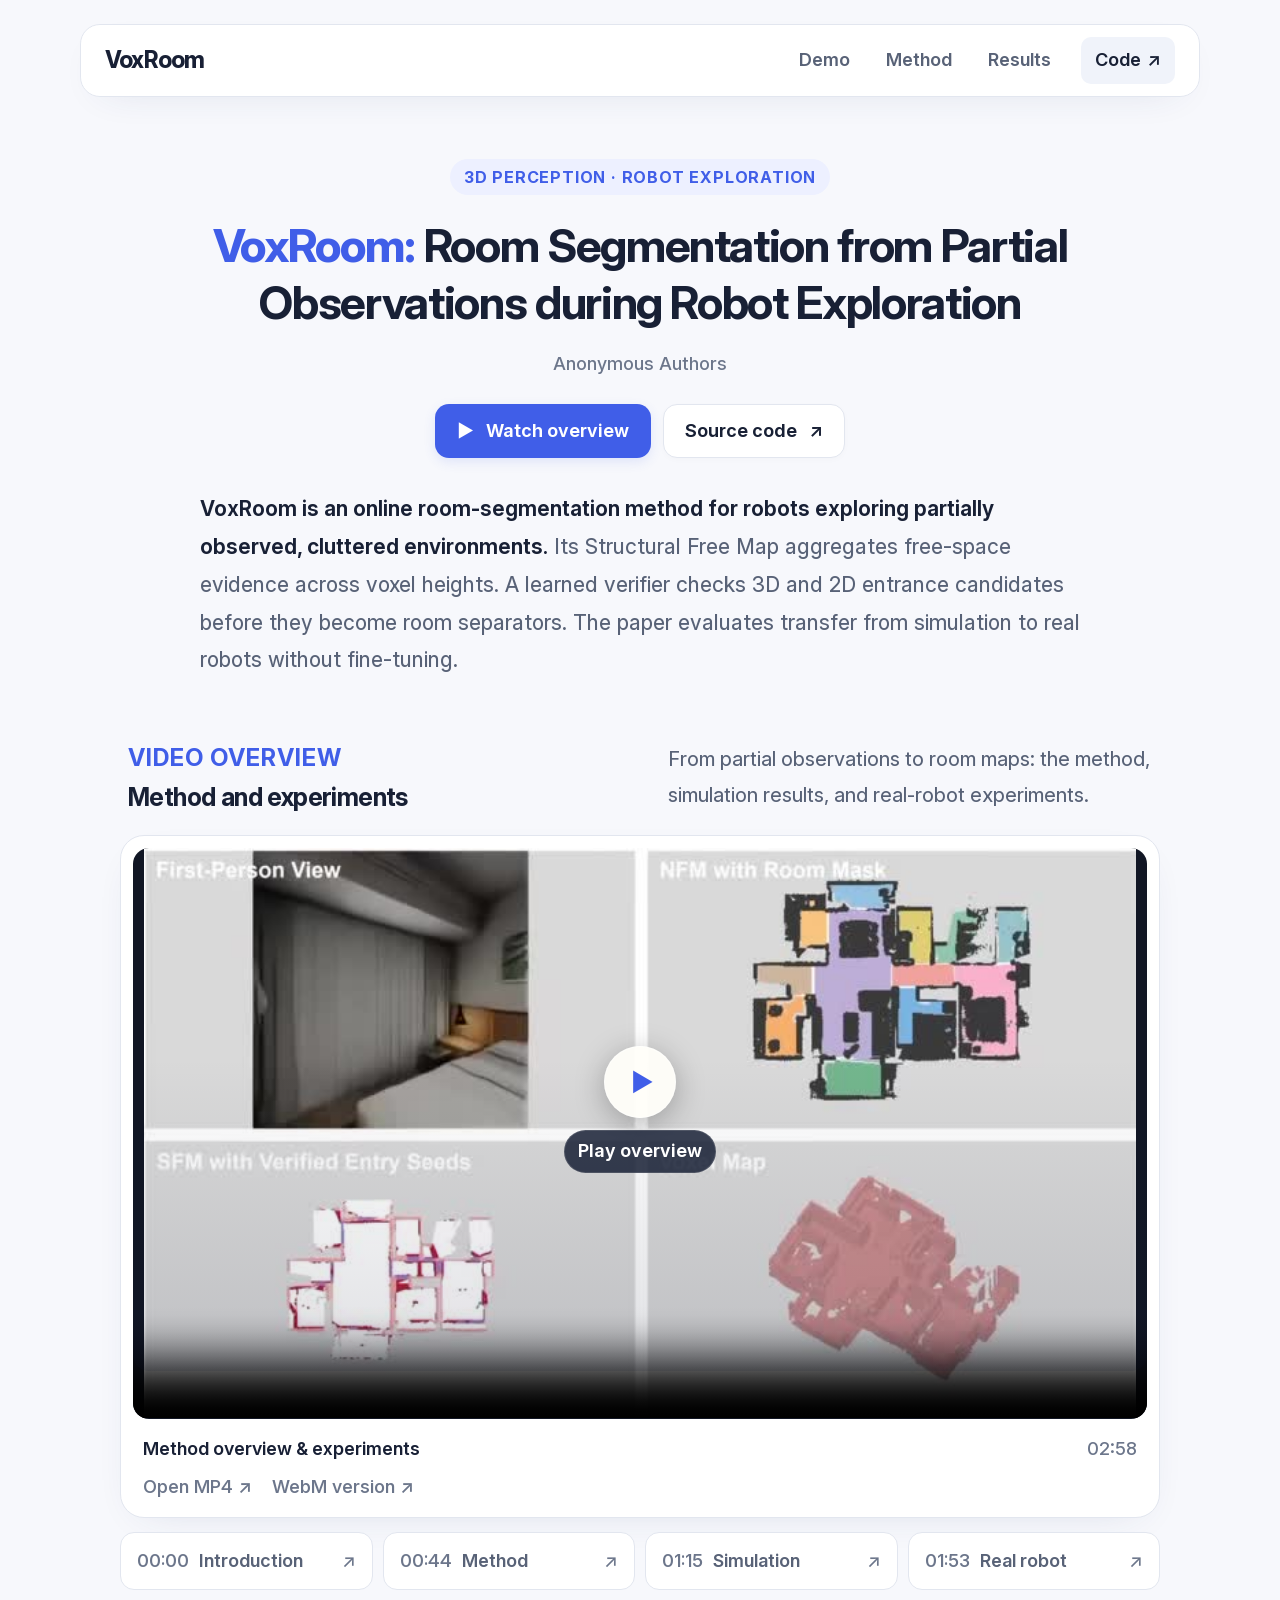
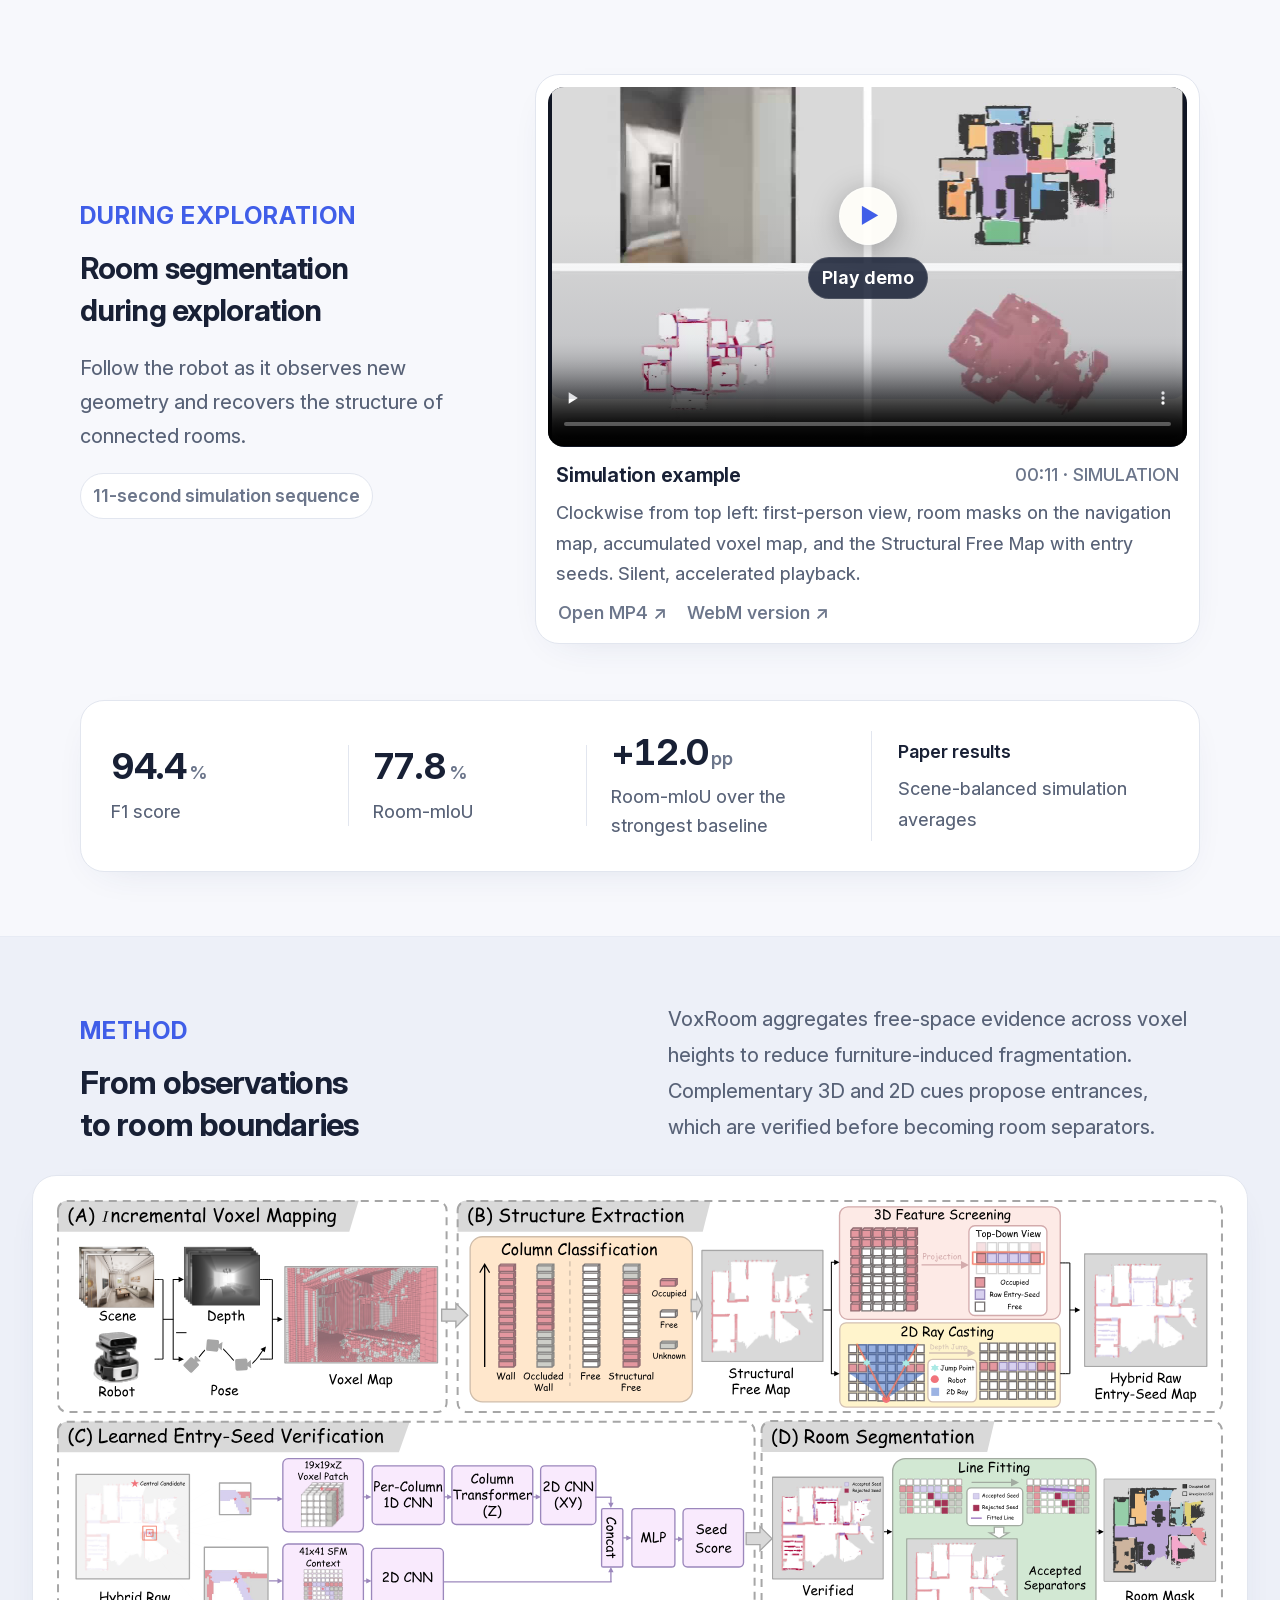
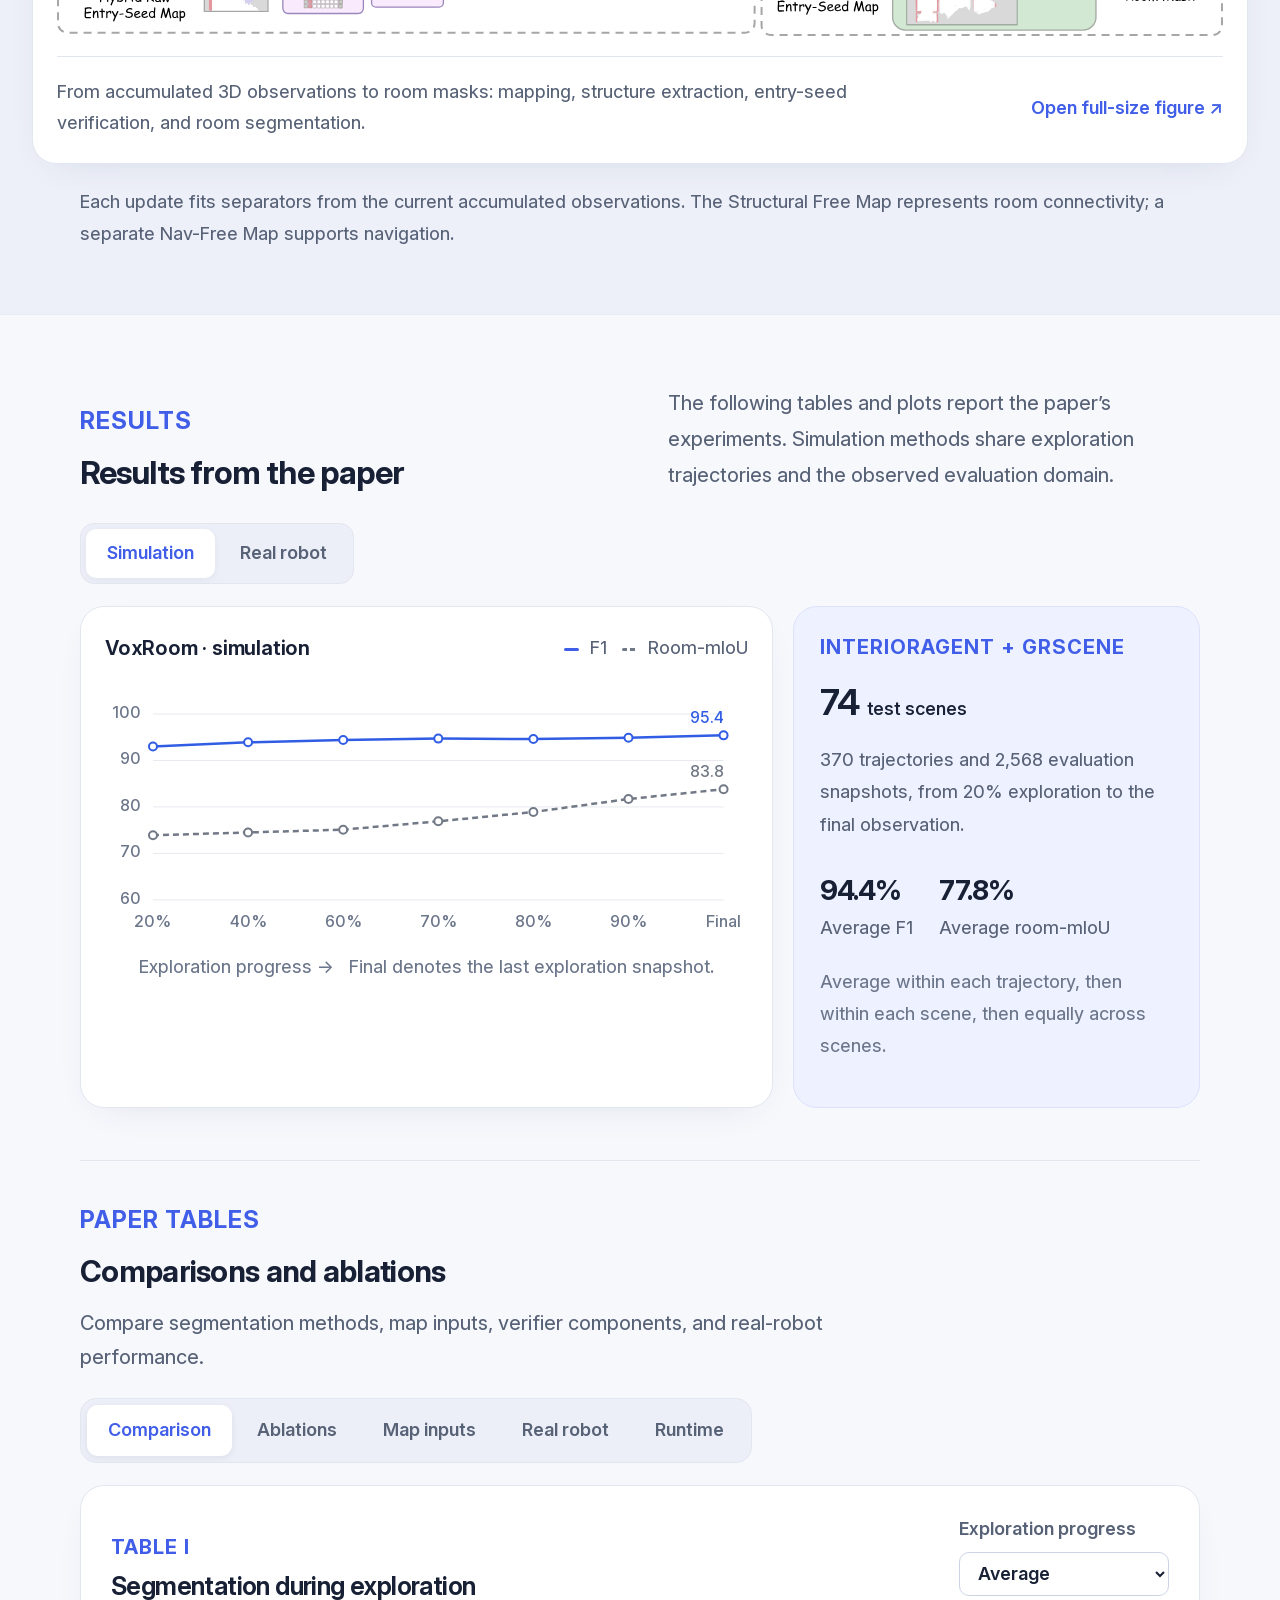
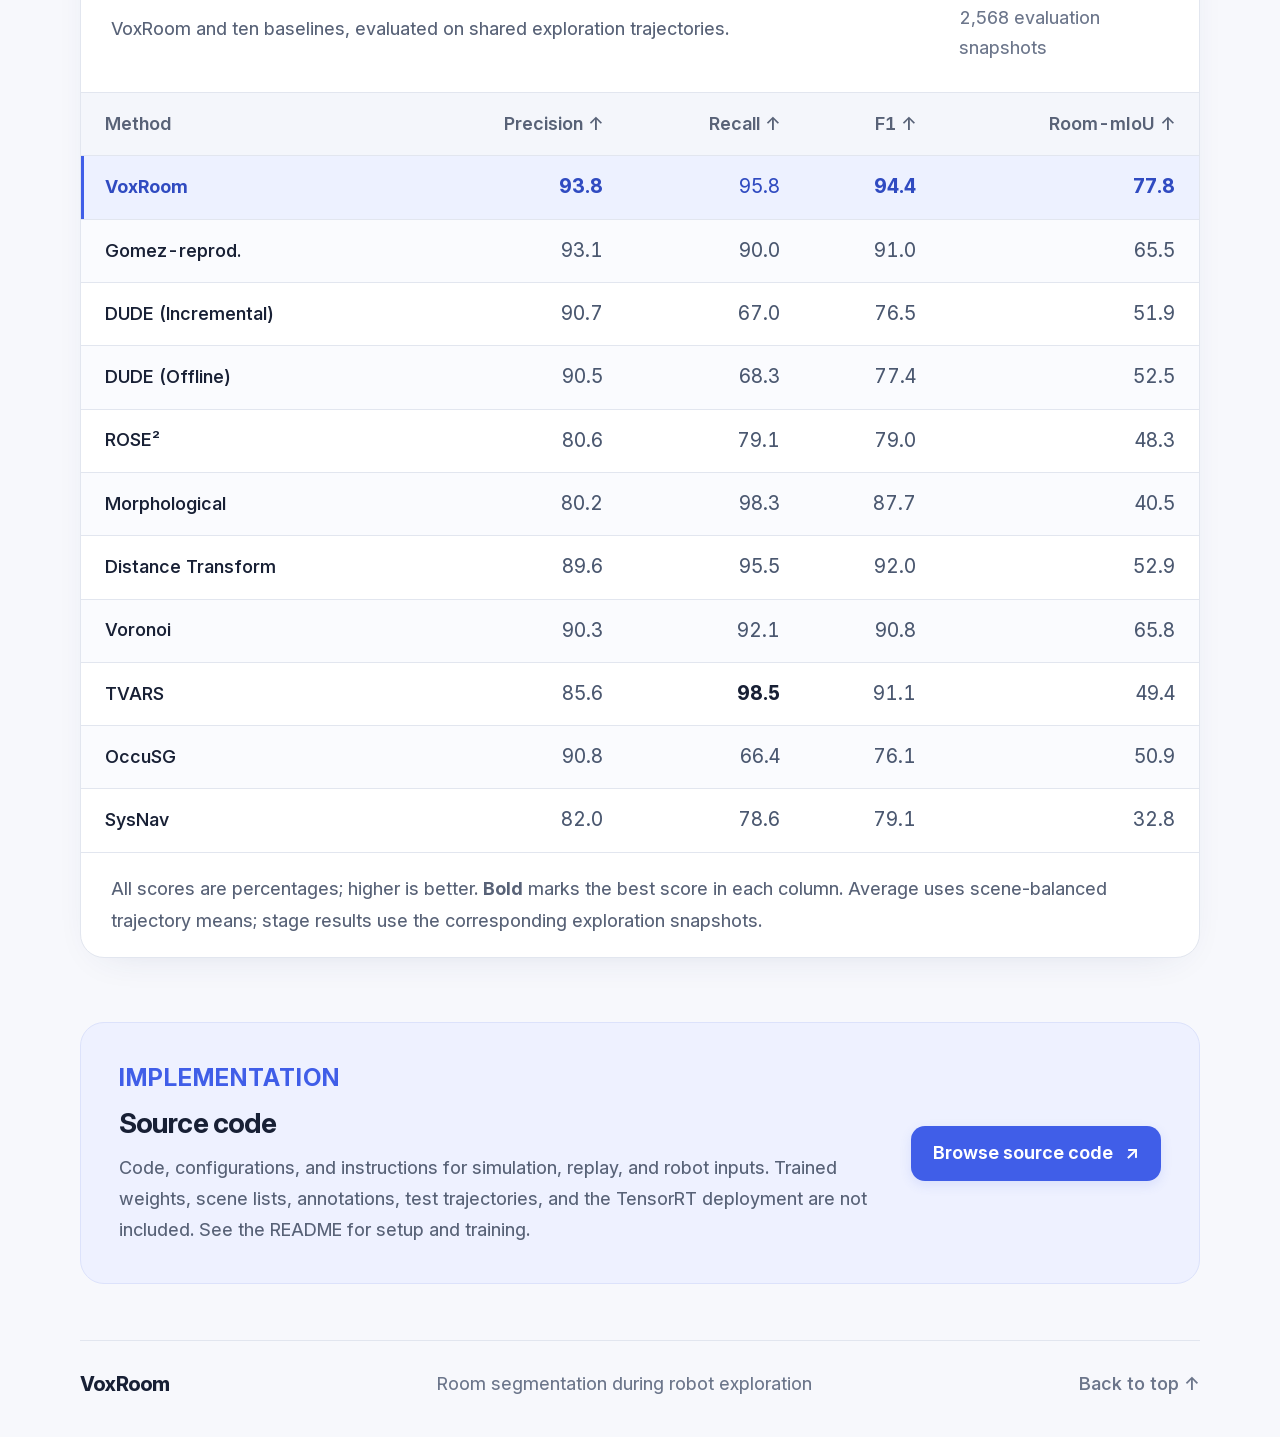
==== commit ceacfa0d: "Version website assets and default videos to MP4" ====
--- a/site/index.html
+++ b/site/index.html
@@ -9,35 +9,35 @@
 <meta content="noindex, nofollow, noarchive" name="robots"/>
 <title>VoxRoom: Room Segmentation from Partial Observations during Robot Exploration</title>
 <link href="data:," rel="icon"/>
-<link href="styles.css" rel="stylesheet"/>
-<script defer="" src="app.js"></script>
-<script defer="" src="player.js"></script></head>
+<link href="styles.css?v=f4b0881c9718" rel="stylesheet"/>
+<script defer="" src="app.js?v=ad5dfeb98824"></script>
+<script defer="" src="player.js?v=6514b17bdda4"></script></head>
 <body>
-<a class="skip-link" href="#main">Skip to content</a>
+<a class="skip-link" href="index.html#main">Skip to content</a>
 <header class="header wrap">
-<a aria-label="VoxRoom home" class="brand" href="#hero">VoxRoom</a>
+<a aria-label="VoxRoom home" class="brand" href="index.html#hero">VoxRoom</a>
 <button class="nav-toggle" type="button" aria-expanded="false" aria-controls="primary-navigation">Menu <svg aria-hidden="true" width="20" height="20" viewBox="0 0 20 20"><path d="M3 6h14M3 14h14" fill="none" stroke="currentColor" stroke-width="1.8" stroke-linecap="round"/></svg></button>
-<nav aria-label="Primary navigation" id="primary-navigation"><a href="#demos">Demo</a><a href="#method">Method</a><a href="#results">Results</a><a href="#code">Code <span aria-hidden="true">↗</span></a></nav>
+<nav aria-label="Primary navigation" id="primary-navigation"><a href="index.html#demos">Demo</a><a href="index.html#method">Method</a><a href="index.html#results">Results</a><a href="index.html#code">Code <span aria-hidden="true">↗</span></a></nav>
 </header>
 <main id="main">
 <section aria-labelledby="title" class="hero wrap" id="hero">
 <p class="eyebrow">3D perception · Robot exploration</p>
 <h1 id="title"><span class="title-name">VoxRoom:</span> Room Segmentation from Partial Observations during Robot Exploration</h1>
 <p class="authors">Anonymous Authors</p>
-<div class="actions"><a class="button primary" data-watch="overview-video" href="#overview"><span aria-hidden="true">▶</span> Watch overview</a><a class="button secondary" data-source-code="" href="../README.md">Source code <span aria-hidden="true">↗</span></a></div>
+<div class="actions"><a class="button primary" data-watch="overview-video" href="index.html#overview"><span aria-hidden="true">▶</span> Watch overview</a><a class="button secondary" data-source-code="" href="../README.md">Source code <span aria-hidden="true">↗</span></a></div>
 <p class="hero-description"><strong>VoxRoom is an online room-segmentation method for robots exploring partially observed, cluttered environments.</strong> Its Structural Free Map aggregates free-space evidence across voxel heights. A learned verifier checks 3D and 2D entrance candidates before they become room separators. The paper evaluates transfer from simulation to real robots without fine-tuning.</p>
 </section><section aria-labelledby="overview-title" class="section wrap overview-section" id="overview">
 <div class="section-heading overview-heading"><div><p class="eyebrow">Video overview</p><h2 id="overview-title">Method and experiments</h2></div><p id="overview-description">From partial observations to room maps: the method, simulation results, and real-robot experiments.</p></div>
-<figure class="video-card video-main"><div class="video-frame"><video aria-describedby="overview-description" aria-label="VoxRoom method and experiments overview with audio and embedded English subtitles" controls="" id="overview-video" playsinline="" poster="assets/overview-poster.jpg" preload="none"><source src="assets/overview.mp4" type="video/mp4"/><source src="assets/overview-vp9.webm" type="video/webm"/>Your browser cannot play this video. Use the video links below.</video><button aria-controls="overview-video" aria-label="Play VoxRoom overview" class="video-play" hidden="" type="button"><span aria-hidden="true" class="play-icon">▶</span><span class="play-label">Play overview</span></button></div><figcaption><span>Method overview &amp; experiments</span><span class="duration">02:58</span></figcaption><p aria-live="polite" class="video-status" hidden="" role="status"></p><div class="video-links"><a href="assets/overview.mp4" rel="noopener" target="_blank">Open video ↗</a><a href="assets/overview-vp9.webm" rel="noopener" target="_blank">WebM version ↗</a></div></figure>
+<figure class="video-card video-main"><div class="video-frame"><video aria-describedby="overview-description" aria-label="VoxRoom method and experiments overview with audio and embedded English subtitles" controls="" id="overview-video" src="assets/overview.mp4" playsinline="" poster="assets/overview-poster.jpg" preload="none">Your browser cannot play this video. Use the video links below.</video><button aria-controls="overview-video" aria-label="Play VoxRoom overview" class="video-play" hidden="" type="button"><span aria-hidden="true" class="play-icon">▶</span><span class="play-label">Play overview</span></button></div><figcaption><span>Method overview &amp; experiments</span><span class="duration">02:58</span></figcaption><p aria-live="polite" class="video-status" hidden="" role="status"></p><div class="video-links"><a href="assets/overview.mp4" rel="noopener" target="_blank">Open MP4 ↗</a><a href="assets/overview-vp9.webm" rel="noopener" target="_blank">WebM version ↗</a></div></figure>
 <div aria-label="Overview video chapters" class="chapters"><button data-seek="0" type="button"><span>00:00</span> Introduction <b aria-hidden="true">↗</b></button><button data-seek="44" type="button"><span>00:44</span> Method <b aria-hidden="true">↗</b></button><button data-seek="75" type="button"><span>01:15</span> Simulation <b aria-hidden="true">↗</b></button><button data-seek="113" type="button"><span>01:53</span> Real robot <b aria-hidden="true">↗</b></button></div></section>
 <section aria-labelledby="demos-title" class="demo-section wrap" id="demos"><div class="demo-copy"><p class="eyebrow">During exploration</p><h2>Room segmentation during exploration</h2><p>Follow the robot as it observes new geometry and recovers the structure of connected rooms.</p><span class="demo-tag">11-second simulation sequence</span></div>
 <figure class="video-card video-short featured-video">
 <div class="video-frame">
-<video aria-describedby="exploration-description" aria-label="Simulation exploration sequence, silent" controls="" id="exploration-video" loop="" muted="" playsinline="" poster="assets/exploration-poster.jpg" preload="none"><source src="assets/exploration.mp4" type="video/mp4"/><source src="assets/exploration-vp9.webm" type="video/webm"/>Your browser cannot play this video. Use the video links below.</video>
+<video aria-describedby="exploration-description" aria-label="Simulation exploration sequence, silent" controls="" id="exploration-video" src="assets/exploration.mp4" loop="" muted="" playsinline="" poster="assets/exploration-poster.jpg" preload="none">Your browser cannot play this video. Use the video links below.</video>
 <button aria-controls="exploration-video" aria-label="Play exploration video" class="video-play" hidden="" type="button"><span aria-hidden="true" class="play-icon">▶</span><span class="play-label">Play demo</span></button></div>
 <figcaption><div><h2 id="demos-title">Simulation example</h2></div><span class="duration">00:11 · SIMULATION</span></figcaption>
 <p id="exploration-description">Clockwise from top left: first-person view, room masks on the navigation map, accumulated voxel map, and the Structural Free Map with entry seeds. Silent, accelerated playback.</p>
-<p aria-live="polite" class="video-status" hidden="" role="status"></p><div class="video-links"><a href="assets/exploration.mp4" rel="noopener" target="_blank">Open video ↗</a><a href="assets/exploration-vp9.webm" rel="noopener" target="_blank">WebM version ↗</a></div></figure>
+<p aria-live="polite" class="video-status" hidden="" role="status"></p><div class="video-links"><a href="assets/exploration.mp4" rel="noopener" target="_blank">Open MP4 ↗</a><a href="assets/exploration-vp9.webm" rel="noopener" target="_blank">WebM version ↗</a></div></figure>
 </section>
 <section aria-label="Simulation segmentation results" class="metrics wrap">
 <div class="metric"><strong>94.4<span>%</span></strong><span>F1 score</span></div>
@@ -135,6 +135,6 @@
 </section>
 <section aria-labelledby="code-title" class="code-section wrap" id="code"><div><p class="eyebrow">Implementation</p><h2 id="code-title">Source code</h2><p>Code, configurations, and instructions for simulation, replay, and robot inputs. Trained weights, scene lists, annotations, test trajectories, and the TensorRT deployment are not included. See the README for setup and training.</p></div><a class="button primary" data-source-code="" href="../README.md">Browse source code <span aria-hidden="true">↗</span></a></section>
 </main>
-<footer class="wrap"><span class="brand">VoxRoom</span><p>Room segmentation during robot exploration</p><a href="#">Back to top ↑</a></footer>
+<footer class="wrap"><span class="brand">VoxRoom</span><p>Room segmentation during robot exploration</p><a href="index.html#hero">Back to top ↑</a></footer>
 </body>
 </html>
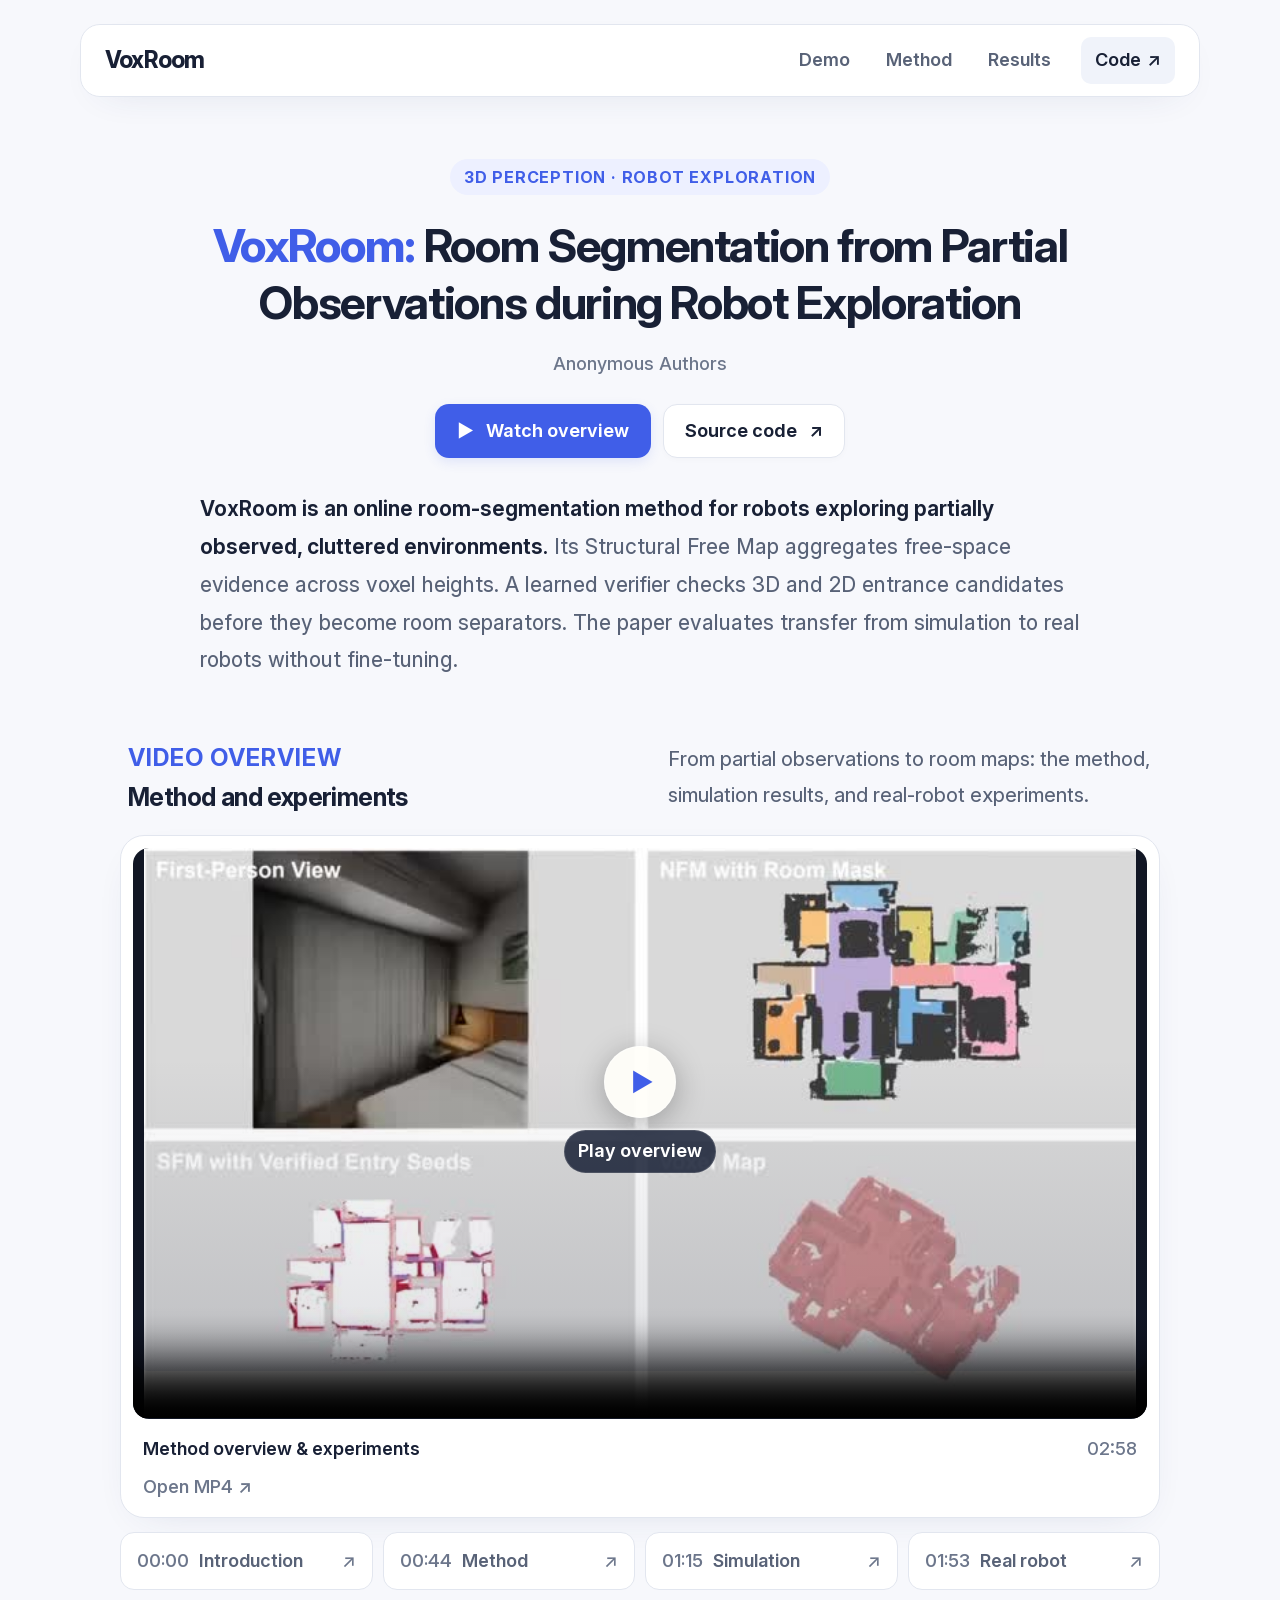
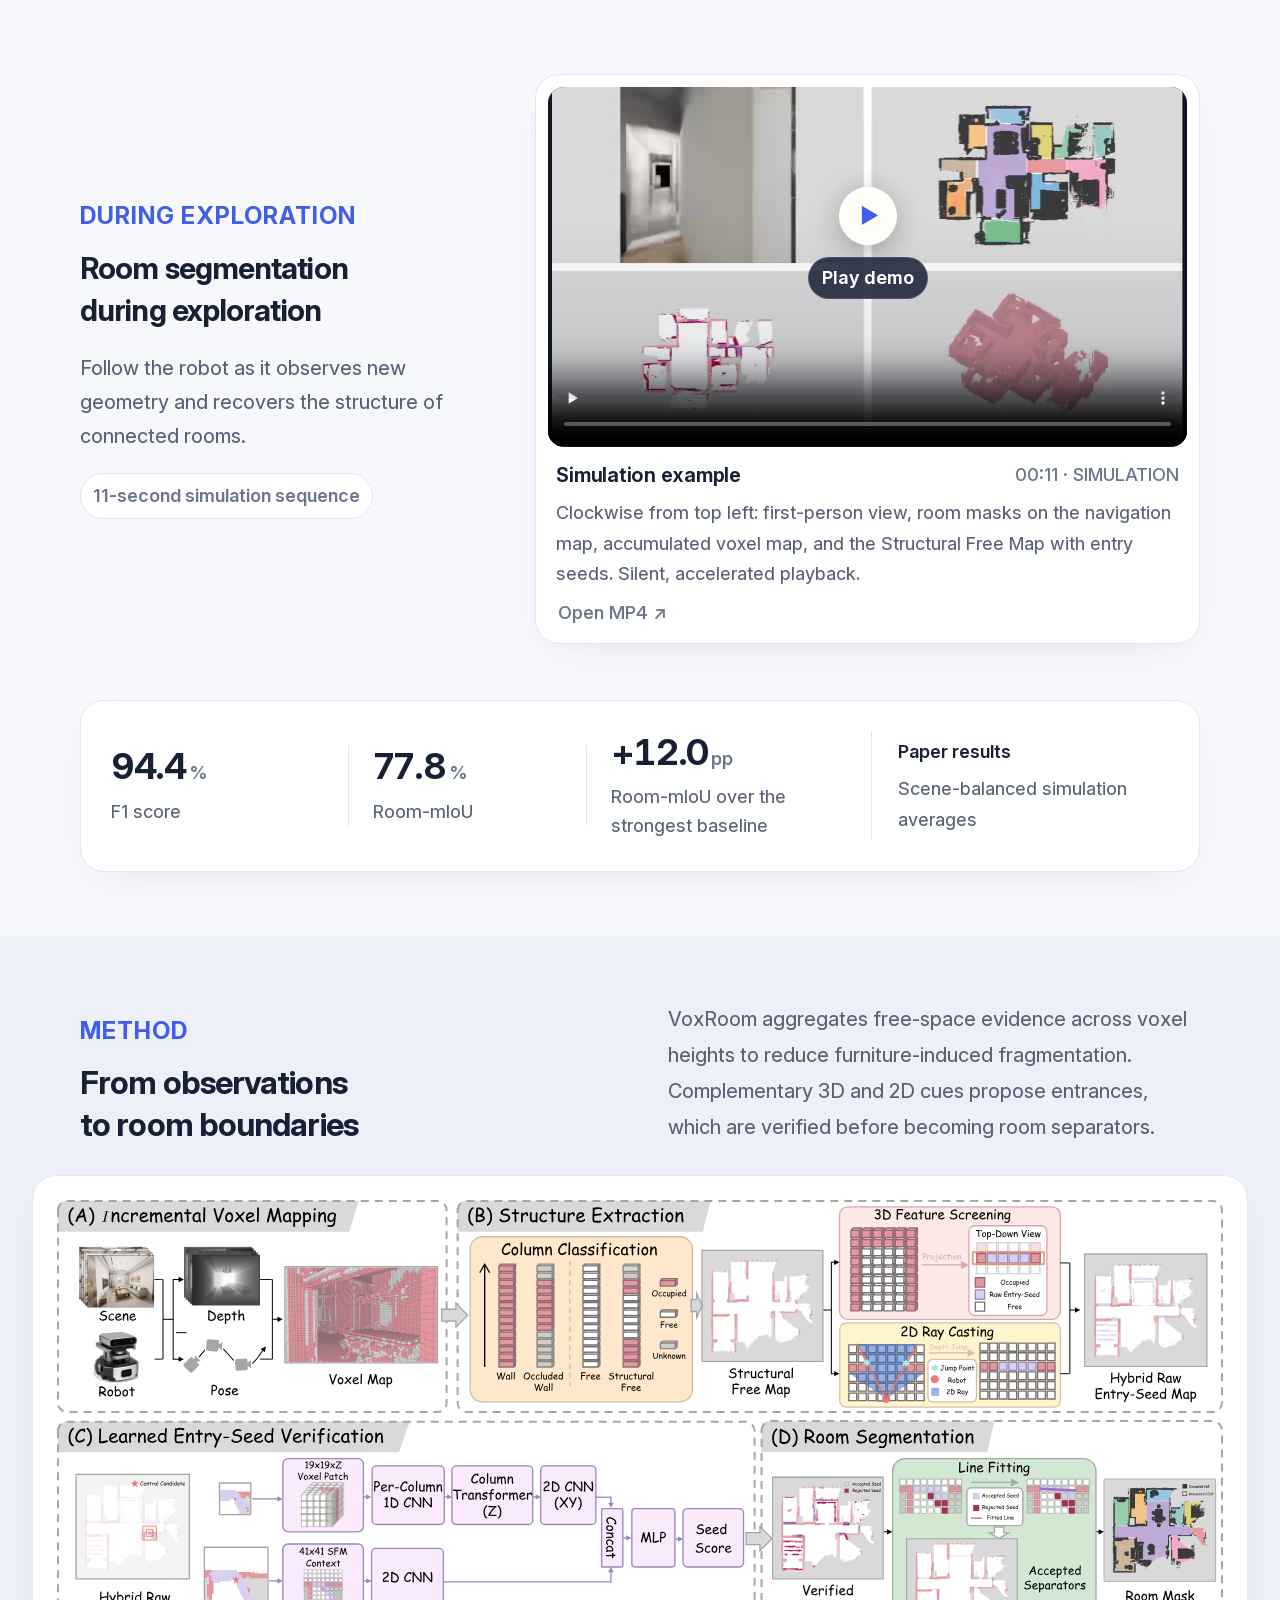
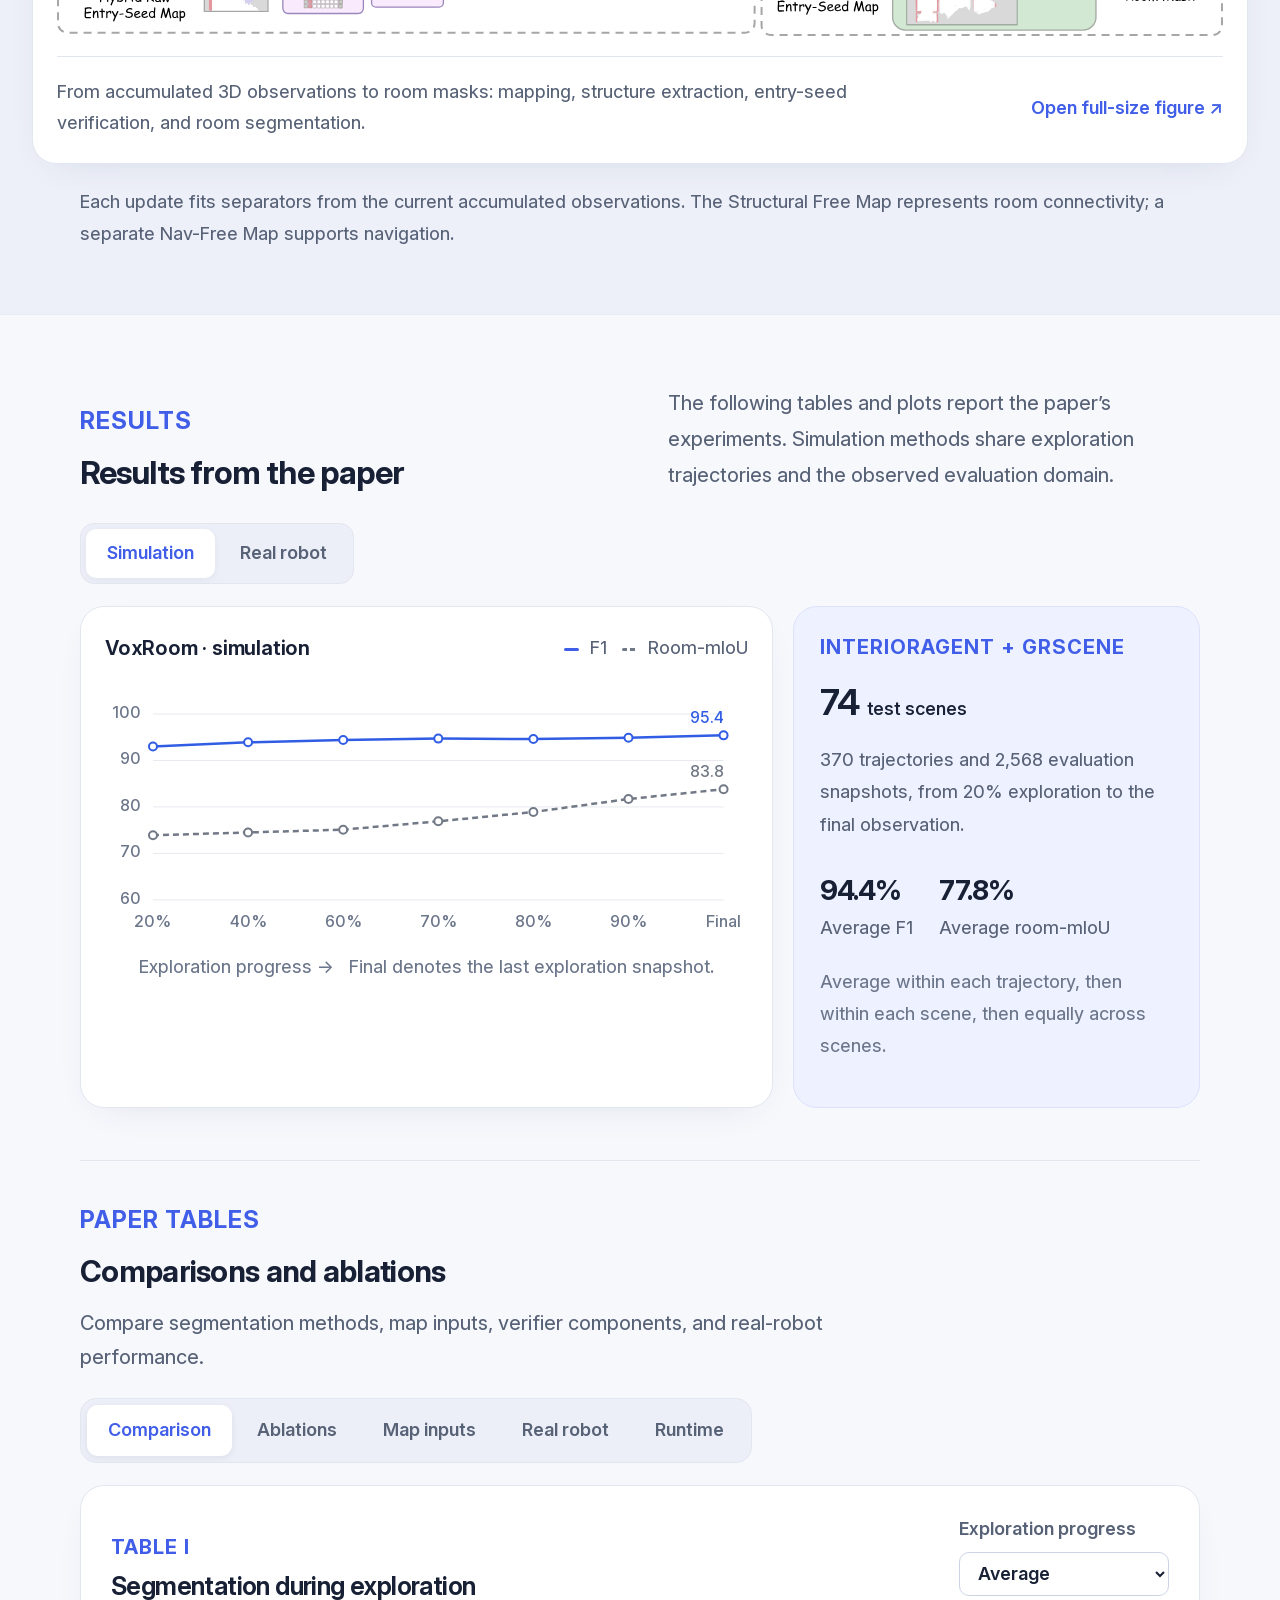
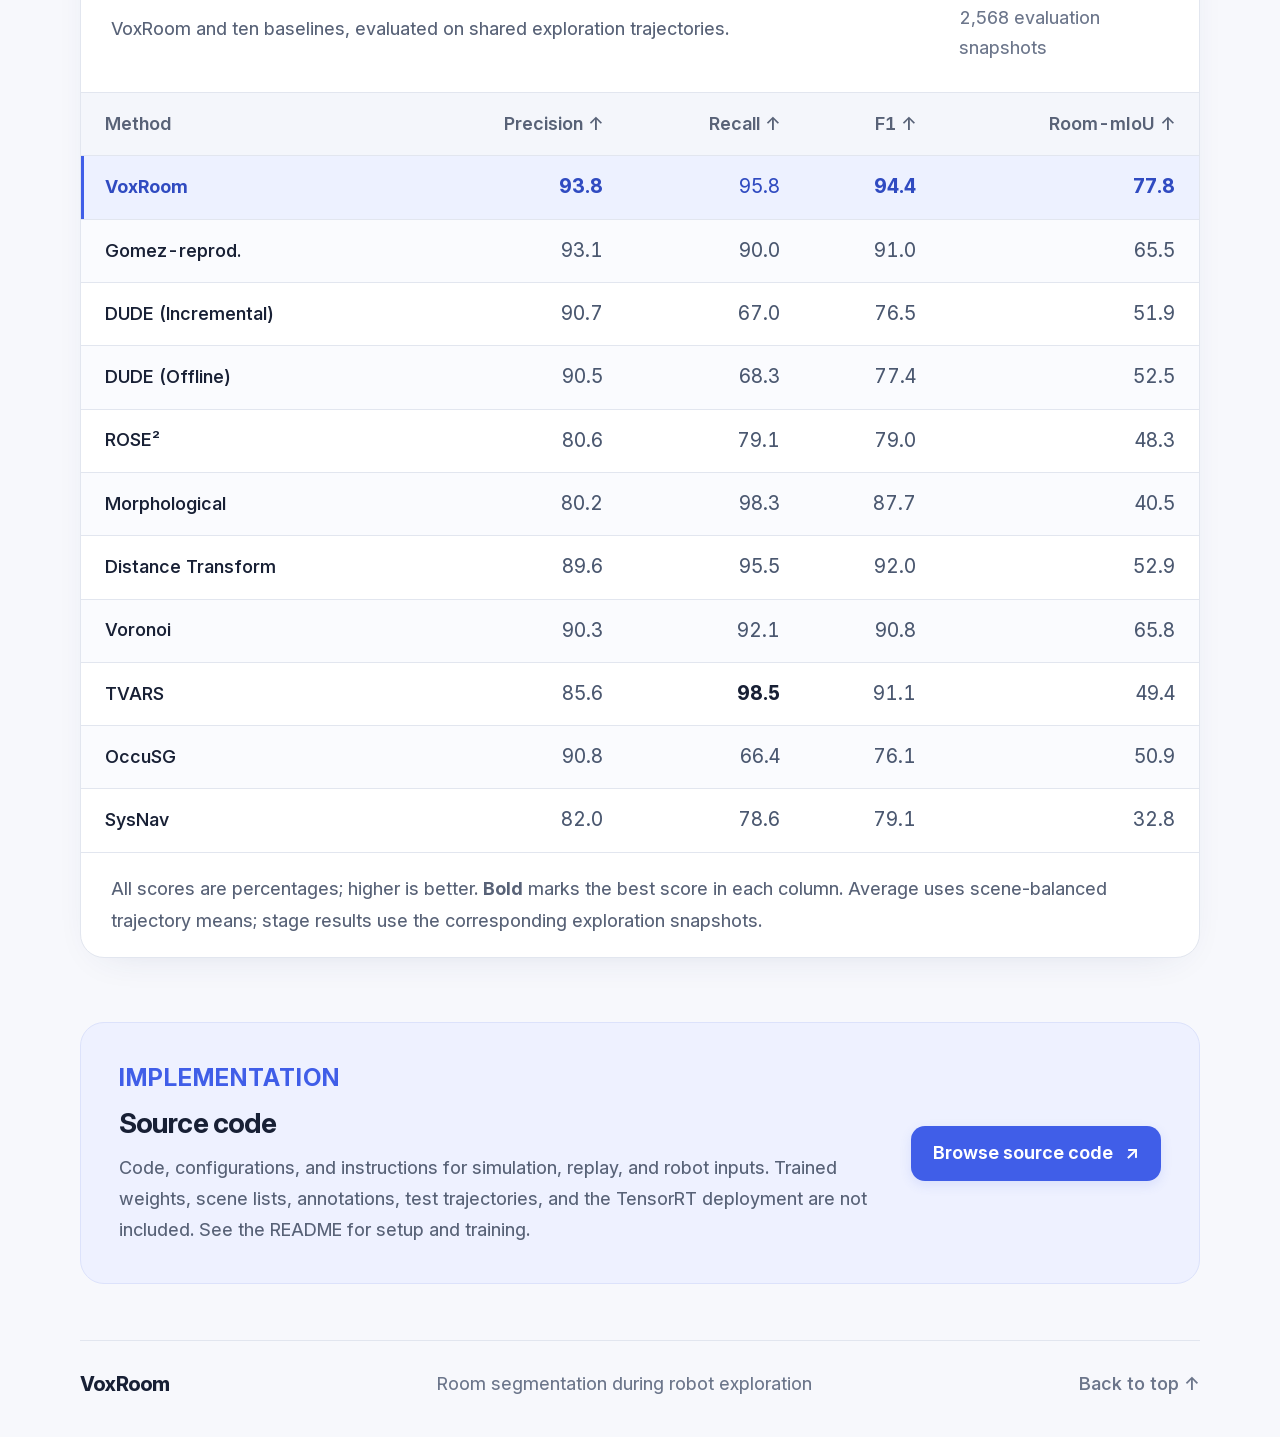
==== commit 18fb7fea: "Restore MP4 seeking on sandboxed anonymous project pages" ====
--- a/site/index.html
+++ b/site/index.html
@@ -11,7 +11,7 @@
 <link href="data:," rel="icon"/>
 <link href="styles.css?v=f4b0881c9718" rel="stylesheet"/>
 <script defer="" src="app.js?v=ad5dfeb98824"></script>
-<script defer="" src="player.js?v=6514b17bdda4"></script></head>
+<script defer="" src="player.js?v=6370395e16de"></script></head>
 <body>
 <a class="skip-link" href="index.html#main">Skip to content</a>
 <header class="header wrap">
@@ -28,16 +28,16 @@
 <p class="hero-description"><strong>VoxRoom is an online room-segmentation method for robots exploring partially observed, cluttered environments.</strong> Its Structural Free Map aggregates free-space evidence across voxel heights. A learned verifier checks 3D and 2D entrance candidates before they become room separators. The paper evaluates transfer from simulation to real robots without fine-tuning.</p>
 </section><section aria-labelledby="overview-title" class="section wrap overview-section" id="overview">
 <div class="section-heading overview-heading"><div><p class="eyebrow">Video overview</p><h2 id="overview-title">Method and experiments</h2></div><p id="overview-description">From partial observations to room maps: the method, simulation results, and real-robot experiments.</p></div>
-<figure class="video-card video-main"><div class="video-frame"><video aria-describedby="overview-description" aria-label="VoxRoom method and experiments overview with audio and embedded English subtitles" controls="" id="overview-video" src="assets/overview.mp4" playsinline="" poster="assets/overview-poster.jpg" preload="none">Your browser cannot play this video. Use the video links below.</video><button aria-controls="overview-video" aria-label="Play VoxRoom overview" class="video-play" hidden="" type="button"><span aria-hidden="true" class="play-icon">▶</span><span class="play-label">Play overview</span></button></div><figcaption><span>Method overview &amp; experiments</span><span class="duration">02:58</span></figcaption><p aria-live="polite" class="video-status" hidden="" role="status"></p><div class="video-links"><a href="assets/overview.mp4" rel="noopener" target="_blank">Open MP4 ↗</a><a href="assets/overview-vp9.webm" rel="noopener" target="_blank">WebM version ↗</a></div></figure>
+<figure class="video-card video-main"><div class="video-frame"><video aria-describedby="overview-description" aria-label="VoxRoom method and experiments overview with audio and embedded English subtitles" controls="" id="overview-video" data-mp4-data="assets/overview-video-data.js?v=d5eb0fa173e2" src="assets/overview.mp4" playsinline="" poster="assets/overview-poster.jpg" preload="none">Your browser cannot play this video. Use the video links below.</video><button aria-controls="overview-video" aria-label="Play VoxRoom overview" class="video-play" hidden="" type="button"><span aria-hidden="true" class="play-icon">▶</span><span class="play-label">Play overview</span></button></div><figcaption><span>Method overview &amp; experiments</span><span class="duration">02:58</span></figcaption><p aria-live="polite" class="video-status" hidden="" role="status"></p><div class="video-links"><a href="assets/overview.mp4" rel="noopener" target="_blank">Open MP4 ↗</a></div></figure>
 <div aria-label="Overview video chapters" class="chapters"><button data-seek="0" type="button"><span>00:00</span> Introduction <b aria-hidden="true">↗</b></button><button data-seek="44" type="button"><span>00:44</span> Method <b aria-hidden="true">↗</b></button><button data-seek="75" type="button"><span>01:15</span> Simulation <b aria-hidden="true">↗</b></button><button data-seek="113" type="button"><span>01:53</span> Real robot <b aria-hidden="true">↗</b></button></div></section>
 <section aria-labelledby="demos-title" class="demo-section wrap" id="demos"><div class="demo-copy"><p class="eyebrow">During exploration</p><h2>Room segmentation during exploration</h2><p>Follow the robot as it observes new geometry and recovers the structure of connected rooms.</p><span class="demo-tag">11-second simulation sequence</span></div>
 <figure class="video-card video-short featured-video">
 <div class="video-frame">
-<video aria-describedby="exploration-description" aria-label="Simulation exploration sequence, silent" controls="" id="exploration-video" src="assets/exploration.mp4" loop="" muted="" playsinline="" poster="assets/exploration-poster.jpg" preload="none">Your browser cannot play this video. Use the video links below.</video>
+<video aria-describedby="exploration-description" aria-label="Simulation exploration sequence, silent" controls="" id="exploration-video" data-mp4-data="assets/exploration-video-data.js?v=a91a3a65fbc8" src="assets/exploration.mp4" loop="" muted="" playsinline="" poster="assets/exploration-poster.jpg" preload="none">Your browser cannot play this video. Use the video links below.</video>
 <button aria-controls="exploration-video" aria-label="Play exploration video" class="video-play" hidden="" type="button"><span aria-hidden="true" class="play-icon">▶</span><span class="play-label">Play demo</span></button></div>
 <figcaption><div><h2 id="demos-title">Simulation example</h2></div><span class="duration">00:11 · SIMULATION</span></figcaption>
 <p id="exploration-description">Clockwise from top left: first-person view, room masks on the navigation map, accumulated voxel map, and the Structural Free Map with entry seeds. Silent, accelerated playback.</p>
-<p aria-live="polite" class="video-status" hidden="" role="status"></p><div class="video-links"><a href="assets/exploration.mp4" rel="noopener" target="_blank">Open MP4 ↗</a><a href="assets/exploration-vp9.webm" rel="noopener" target="_blank">WebM version ↗</a></div></figure>
+<p aria-live="polite" class="video-status" hidden="" role="status"></p><div class="video-links"><a href="assets/exploration.mp4" rel="noopener" target="_blank">Open MP4 ↗</a></div></figure>
 </section>
 <section aria-label="Simulation segmentation results" class="metrics wrap">
 <div class="metric"><strong>94.4<span>%</span></strong><span>F1 score</span></div>
